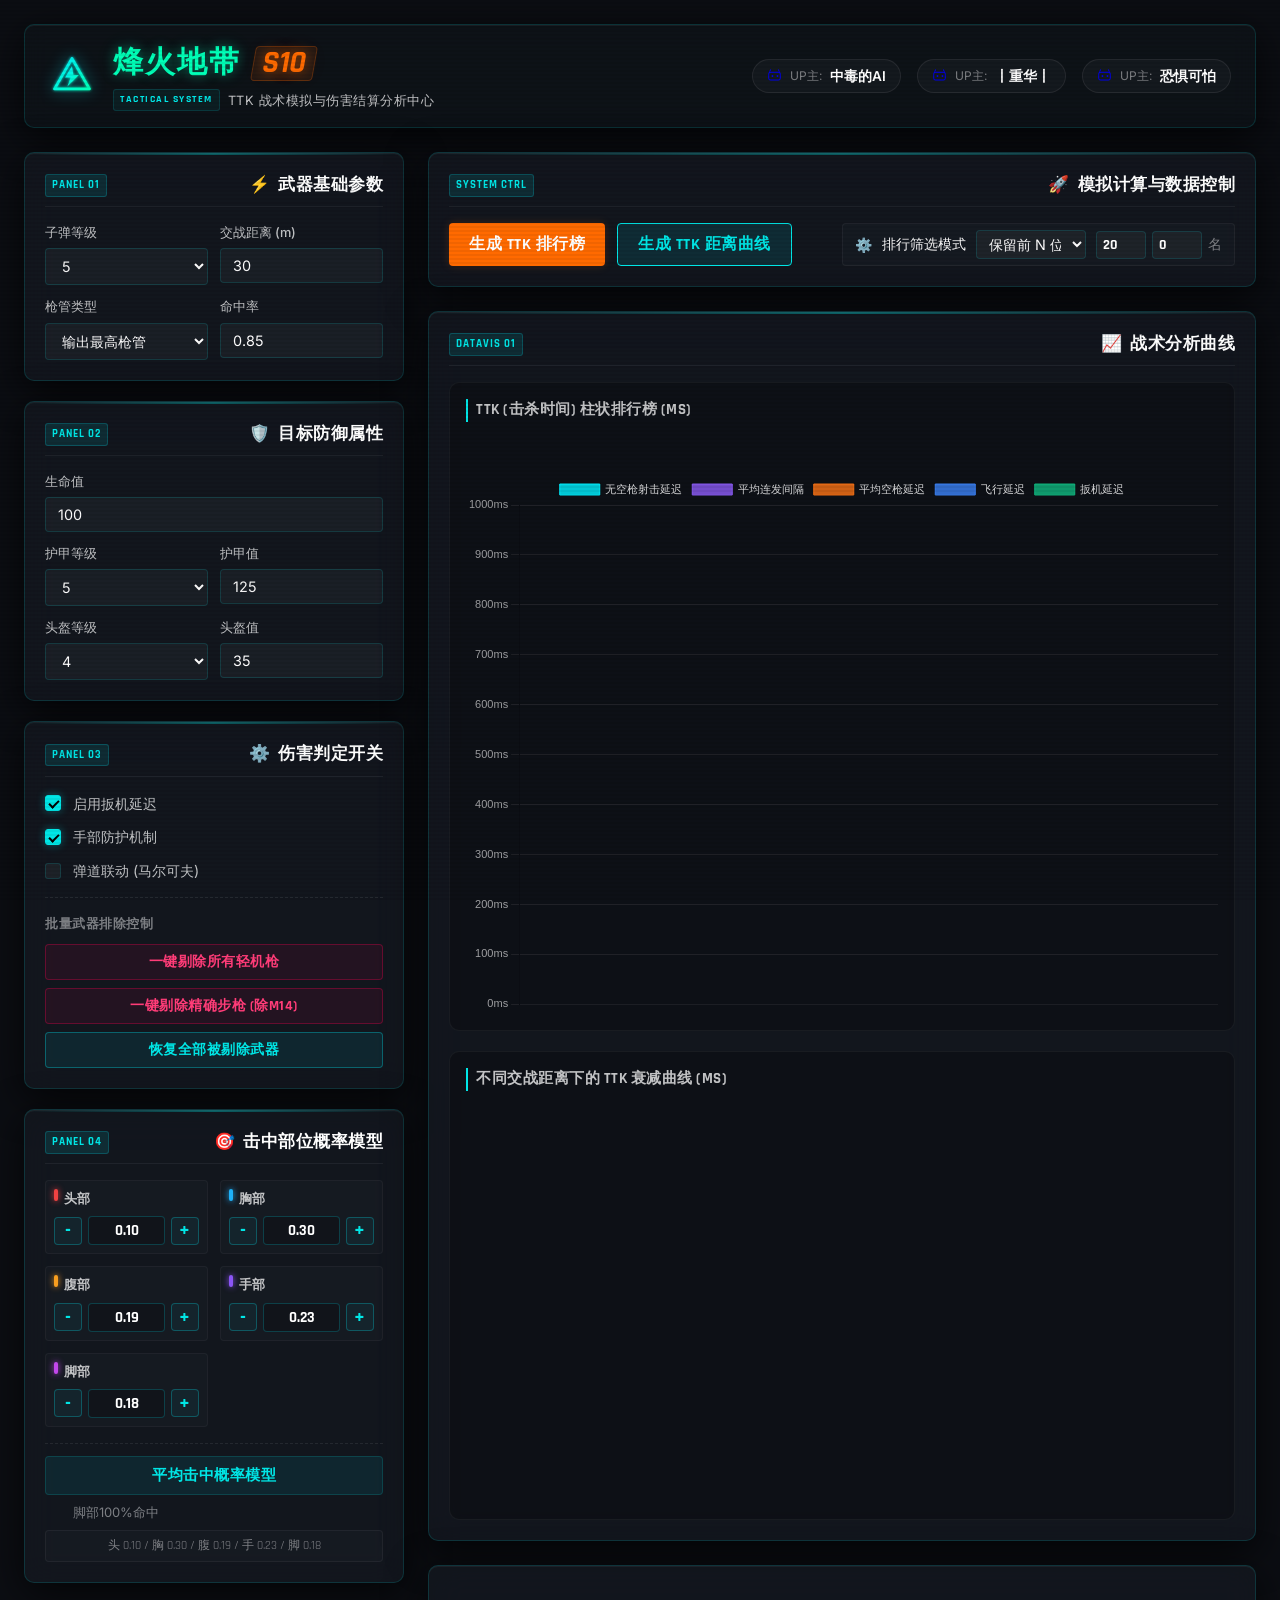
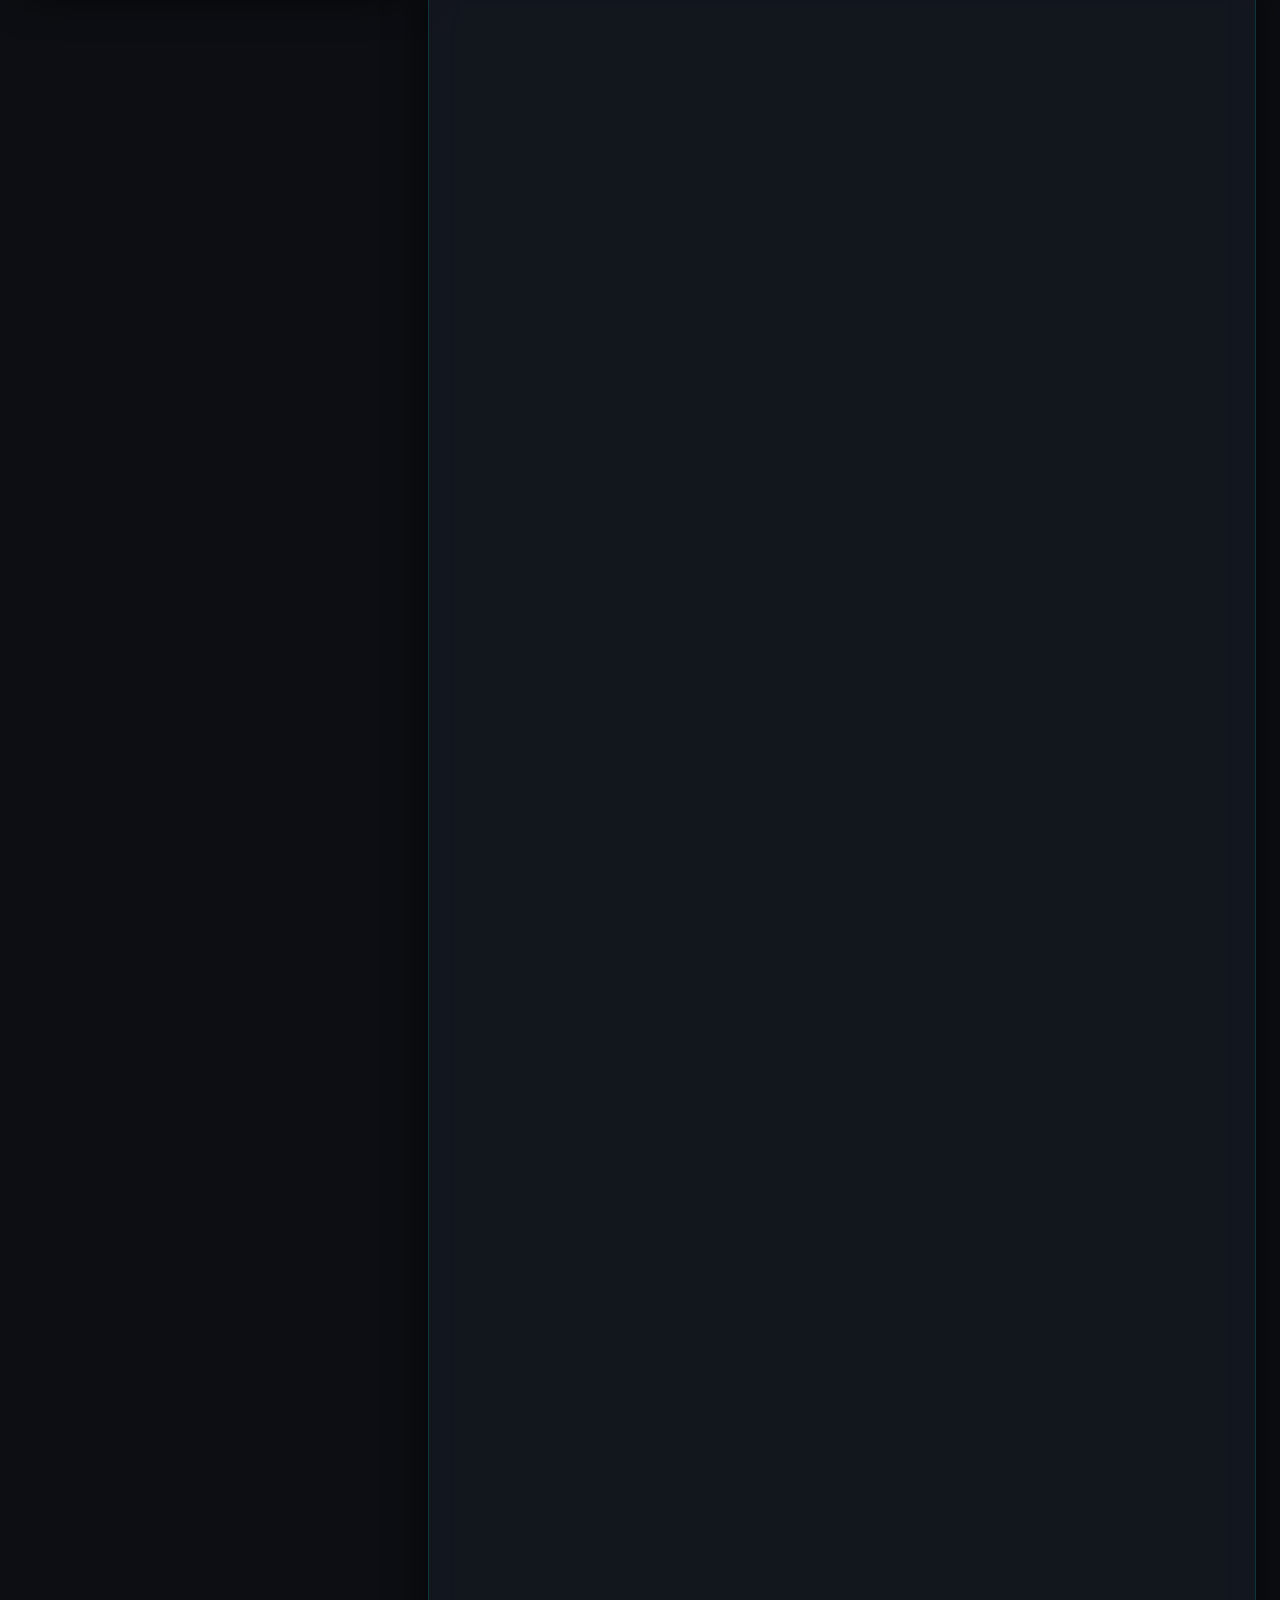
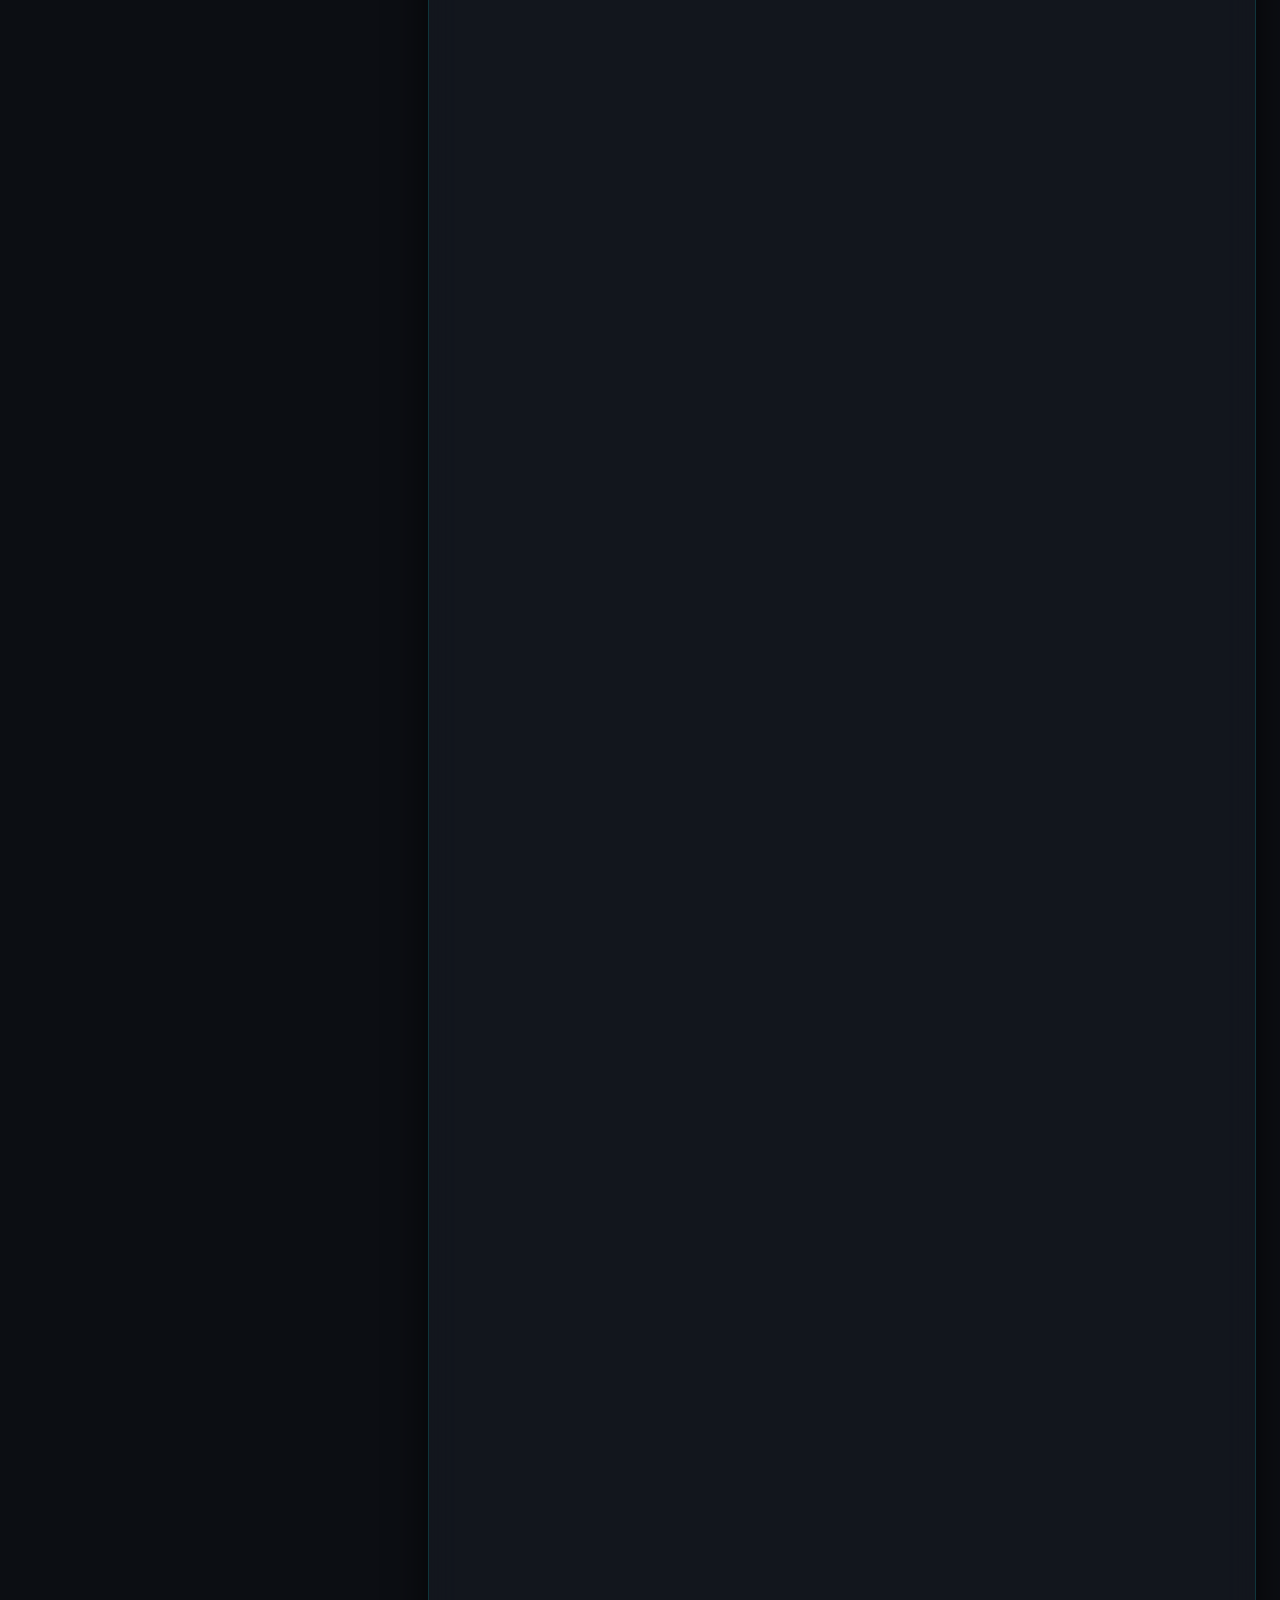
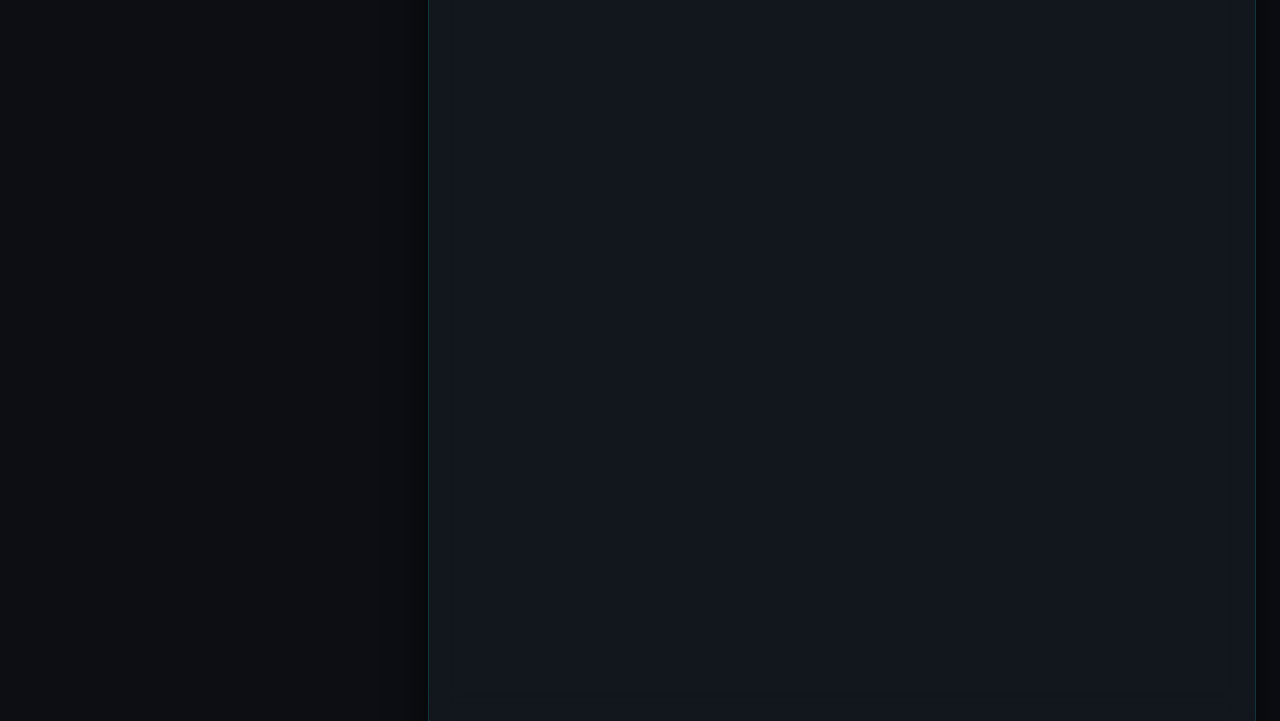
==== index_optimized.html @ cbc178bf "Update to S10: sync weapon stats, add new special bullets, move row action buttons to the left" ====
<!DOCTYPE html>
<html lang="zh">

<head>
  <meta charset="UTF-8">
  <meta name="viewport" content="width=device-width, initial-scale=1.0">
  <title>三角洲 TTK计算中心 - 战术装配模拟器</title>
  <link rel="preconnect" href="https://fonts.googleapis.com">
  <link rel="preconnect" href="https://fonts.gstatic.com" crossorigin>
  <link rel="preload" as="style" href="https://fonts.googleapis.com/css2?family=Inter:wght@300;400;500;600;700&family=Rajdhani:wght@500;600;700&display=swap">
  <link rel="stylesheet" href="https://fonts.googleapis.com/css2?family=Inter:wght@300;400;500;600;700&family=Rajdhani:wght@500;600;700&display=swap" media="print" onload="this.media='all'">
  <noscript>
    <link rel="stylesheet" href="https://fonts.googleapis.com/css2?family=Inter:wght@300;400;500;600;700&family=Rajdhani:wght@500;600;700&display=swap">
  </noscript>
  <link rel="stylesheet" href="./styles_optimized.css">
  <script src="./assets/libs/chart.umd.min.js" defer></script>
  <script src="./assets/libs/chartjs-plugin-datalabels.min.js" defer></script>
</head>

<body>
  <div class="cyber-scanlines"></div>
  
  <header class="app-header">
    <div class="header-main">
      <div class="title-container">
        <div class="logo-wrapper">
          <svg class="delta-logo-svg" viewBox="0 0 100 100" width="46" height="46">
            <defs>
              <linearGradient id="logoGrad" x1="0%" y1="0%" x2="100%" y2="100%">
                <stop offset="0%" stop-color="#00f0ff" />
                <stop offset="100%" stop-color="#00ffb7" />
              </linearGradient>
              <filter id="logoGlow" x="-20%" y="-20%" width="140%" height="140%">
                <feGaussianBlur stdDeviation="3" result="blur" />
                <feComposite in="SourceGraphic" in2="blur" operator="over" />
              </filter>
            </defs>
            <polygon points="50,12 88,78 12,78" fill="none" stroke="url(#logoGrad)" stroke-width="6" stroke-linejoin="round" filter="url(#logoGlow)" />
            <path d="M50,28 L35,53 L47,53 L40,73 L65,48 L53,48 Z" fill="url(#logoGrad)" filter="url(#logoGlow)" />
          </svg>
        </div>
        <div class="title-text-group">
          <div class="title-brand-row">
            <span class="brand-beacon">烽火地带</span>
            <span class="brand-season">S10</span>
          </div>
          <div class="title-sub-row">
            <span class="cyber-logo-badge">TACTICAL SYSTEM</span>
            <span class="cyber-logo-sub">TTK 战术模拟与伤害结算分析中心</span>
          </div>
        </div>
      </div>
      
      <div class="version-info">
        <span class="author">
          <a href="https://space.bilibili.com/15094121" target="_blank" title="访问UP主B站页面">
            <svg class="author-icon-svg" viewBox="0 0 24 24" width="16" height="16" fill="currentColor">
              <path d="M17.81 2.2a.75.75 0 0 1 1.02.26l1.56 2.7a.75.75 0 0 1-1.3.75l-1.55-2.69a.75.75 0 0 1 .27-1.02zM6.19 2.2a.75.75 0 0 0-1.02.26L3.61 5.16a.75.75 0 1 0 1.3.75l1.55-2.69a.75.75 0 0 0-.27-1.02zM2 9.75A3.75 3.75 0 0 1 5.75 6h12.5A3.75 3.75 0 0 1 22 9.75v6.5A3.75 3.75 0 0 1 18.25 20H5.75A3.75 3.75 0 0 1 2 16.25v-6.5zm3.75-2.25A2.25 2.25 0 0 0 3.5 9.75v6.5a2.25 2.25 0 0 0 2.25 2.25h12.5a2.25 2.25 0 0 0 2.25-2.25v-6.5a2.25 2.25 0 0 0-2.25-2.25H5.75zm1.5 5.25a1.5 1.5 0 1 1 3 0 1.5 1.5 0 0 1-3 0zm8 0a1.5 1.5 0 1 1 3 0 1.5 1.5 0 0 1-3 0z"/>
            </svg>
            <span class="author-label">UP主:</span>
            <span class="author-name">中毒的AI</span>
          </a>
        </span>
        <span class="author">
          <a href="https://space.bilibili.com/69673916" target="_blank" title="访问UP主B站页面">
            <svg class="author-icon-svg" viewBox="0 0 24 24" width="16" height="16" fill="currentColor">
              <path d="M17.81 2.2a.75.75 0 0 1 1.02.26l1.56 2.7a.75.75 0 0 1-1.3.75l-1.55-2.69a.75.75 0 0 1 .27-1.02zM6.19 2.2a.75.75 0 0 0-1.02.26L3.61 5.16a.75.75 0 1 0 1.3.75l1.55-2.69a.75.75 0 0 0-.27-1.02zM2 9.75A3.75 3.75 0 0 1 5.75 6h12.5A3.75 3.75 0 0 1 22 9.75v6.5A3.75 3.75 0 0 1 18.25 20H5.75A3.75 3.75 0 0 1 2 16.25v-6.5zm3.75-2.25A2.25 2.25 0 0 0 3.5 9.75v6.5a2.25 2.25 0 0 0 2.25 2.25h12.5a2.25 2.25 0 0 0 2.25-2.25v-6.5a2.25 2.25 0 0 0-2.25-2.25H5.75zm1.5 5.25a1.5 1.5 0 1 1 3 0 1.5 1.5 0 0 1-3 0zm8 0a1.5 1.5 0 1 1 3 0 1.5 1.5 0 0 1-3 0z"/>
            </svg>
            <span class="author-label">UP主:</span>
            <span class="author-name">丨重华丨</span>
          </a>
        </span>
        <span class="author">
          <a href="https://space.bilibili.com/75044691?spm_id_from=333.337.0.0" target="_blank" title="访问UP主B站页面">
            <svg class="author-icon-svg" viewBox="0 0 24 24" width="16" height="16" fill="currentColor">
              <path d="M17.81 2.2a.75.75 0 0 1 1.02.26l1.56 2.7a.75.75 0 0 1-1.3.75l-1.55-2.69a.75.75 0 0 1 .27-1.02zM6.19 2.2a.75.75 0 0 0-1.02.26L3.61 5.16a.75.75 0 1 0 1.3.75l1.55-2.69a.75.75 0 0 0-.27-1.02zM2 9.75A3.75 3.75 0 0 1 5.75 6h12.5A3.75 3.75 0 0 1 22 9.75v6.5A3.75 3.75 0 0 1 18.25 20H5.75A3.75 3.75 0 0 1 2 16.25v-6.5zm3.75-2.25A2.25 2.25 0 0 0 3.5 9.75v6.5a2.25 2.25 0 0 0 2.25 2.25h12.5a2.25 2.25 0 0 0 2.25-2.25v-6.5a2.25 2.25 0 0 0-2.25-2.25H5.75zm1.5 5.25a1.5 1.5 0 1 1 3 0 1.5 1.5 0 0 1-3 0zm8 0a1.5 1.5 0 1 1 3 0 1.5 1.5 0 0 1-3 0z"/>
            </svg>
            <span class="author-label">UP主:</span>
            <span class="author-name">恐惧可怕</span>
          </a>
        </span>
      </div>
    </div>
  </header>
  
  <main class="dashboard-grid">
    <!-- Left Column: Config Panel -->
    <section class="config-sidebar">
      <!-- Card 1: 武器基本参数 -->
      <div class="tactical-card" id="combat-params-card">
        <div class="card-header">
          <div class="card-tag">PANEL 01</div>
          <h3 class="card-title"><span class="icon">⚡</span> 武器基础参数</h3>
        </div>
        <div class="card-body">
          <div class="control-row">
            <div class="control-item">
              <label for="bulletLevel">子弹等级</label>
              <select id="bulletLevel">
                <option value="1">1</option>
                <option value="2">2</option>
                <option value="3">3</option>
                <option value="4">4</option>
                <option value="5" selected>5</option>
              </select>
            </div>
            <div class="control-item">
              <label for="distance">交战距离 (m)</label>
              <input type="number" id="distance" value="30" min="0">
            </div>
          </div>
          <div class="control-row">
            <div class="control-item">
              <label for="globalBarrelType">枪管类型</label>
              <select id="globalBarrelType">
                <option value="none">无</option>
                <option value="longest" selected>输出最高枪管</option>
              </select>
            </div>
            <div class="control-item">
              <label for="hitRate">命中率</label>
              <input type="number" id="hitRate" value="0.85" min="0" max="1" step="0.01">
            </div>
          </div>
        </div>
      </div>
      
      <!-- Card 2: 目标防御属性 -->
      <div class="tactical-card" id="defense-params-card">
        <div class="card-header">
          <div class="card-tag">PANEL 02</div>
          <h3 class="card-title"><span class="icon">🛡️</span> 目标防御属性</h3>
        </div>
        <div class="card-body">
          <div class="control-row">
            <div class="control-item flex-fill">
              <label for="healthValue">生命值</label>
              <input type="number" id="healthValue" value="100" min="1" max="800">
            </div>
          </div>
          <div class="control-row">
            <div class="control-item">
              <label for="armorLevel">护甲等级</label>
              <select id="armorLevel">
                <option value="1">1</option>
                <option value="2">2</option>
                <option value="3">3</option>
                <option value="4">4</option>
                <option value="5" selected>5</option>
                <option value="6">6</option>
              </select>
            </div>
            <div class="control-item">
              <label for="armorValue">护甲值</label>
              <input type="number" id="armorValue" value="125" min="0" max="200">
            </div>
          </div>
          <div class="control-row">
            <div class="control-item">
              <label for="helmetLevel">头盔等级</label>
              <select id="helmetLevel">
                <option value="1">1</option>
                <option value="2">2</option>
                <option value="3">3</option>
                <option value="4" selected>4</option>
                <option value="5">5</option>
                <option value="6">6</option>
              </select>
            </div>
            <div class="control-item">
              <label for="helmetValue">头盔值</label>
              <input type="number" id="helmetValue" value="35" min="0" max="100">
            </div>
          </div>
        </div>
      </div>
      
      <!-- Card 3: 伤害机制与开关 -->
      <div class="tactical-card" id="mechanism-params-card">
        <div class="card-header">
          <div class="card-tag">PANEL 03</div>
          <h3 class="card-title"><span class="icon">⚙️</span> 伤害判定开关</h3>
        </div>
        <div class="card-body">
          <div class="checkbox-grid">
            <label class="checkbox-container">
              <input type="checkbox" id="triggerDelayEnable" checked>
              <span class="checkbox-checkmark"></span>
              <span class="checkbox-label">启用扳机延迟</span>
            </label>
            <label class="checkbox-container">
              <input type="checkbox" id="limbProtection" checked>
              <span class="checkbox-checkmark"></span>
              <span class="checkbox-label">手部防护机制</span>
            </label>
            <label class="checkbox-container">
              <input type="checkbox" id="markovModelEnable">
              <span class="checkbox-checkmark"></span>
              <span class="checkbox-label">弹道联动 (马尔可夫)</span>
            </label>
          </div>
          
          <div class="bulk-exclude-section">
            <div class="section-title">批量武器排除控制</div>
            <div class="exclude-btn-group">
              <button type="button" class="btn-exclude" id="excludeLmgBtn">一键剔除所有轻机枪</button>
              <button type="button" class="btn-exclude" id="excludeDmrBtn">一键剔除精确步枪 (除M14)</button>
              <button type="button" class="btn-exclude btn-reset-exclude" id="resetExcludeBtn">恢复全部被剔除武器</button>
            </div>
          </div>
        </div>
      </div>
      
      <!-- Card 4: 击中部位概率 -->
      <div class="tactical-card" id="hit-prob-card">
        <div class="card-header">
          <div class="card-tag">PANEL 04</div>
          <h3 class="card-title"><span class="icon">🎯</span> 击中部位概率模型</h3>
        </div>
        <div class="card-body">
          <div class="prob-grid">
            <div class="prob-input-item">
              <span class="part-indicator head"></span>
              <label for="pHead">头部</label>
              <div class="prob-adjuster-wrap">
                <button type="button" class="btn-prob-adj" onclick="adjustProbability('pHead', -0.03, event)">-</button>
                <input type="number" id="pHead" value="0.10" step="0.01" min="0" max="1">
                <button type="button" class="btn-prob-adj" onclick="adjustProbability('pHead', 0.03, event)">+</button>
              </div>
            </div>
            <div class="prob-input-item">
              <span class="part-indicator chest"></span>
              <label for="pChest">胸部</label>
              <div class="prob-adjuster-wrap">
                <button type="button" class="btn-prob-adj" onclick="adjustProbability('pChest', -0.03, event)">-</button>
                <input type="number" id="pChest" value="0.30" step="0.01" min="0" max="1">
                <button type="button" class="btn-prob-adj" onclick="adjustProbability('pChest', 0.03, event)">+</button>
              </div>
            </div>
            <div class="prob-input-item">
              <span class="part-indicator stomach"></span>
              <label for="pStomach">腹部</label>
              <div class="prob-adjuster-wrap">
                <button type="button" class="btn-prob-adj" onclick="adjustProbability('pStomach', -0.03, event)">-</button>
                <input type="number" id="pStomach" value="0.19" step="0.01" min="0" max="1">
                <button type="button" class="btn-prob-adj" onclick="adjustProbability('pStomach', 0.03, event)">+</button>
              </div>
            </div>
            <div class="prob-input-item">
              <span class="part-indicator arms"></span>
              <label for="pArms">手部</label>
              <div class="prob-adjuster-wrap">
                <button type="button" class="btn-prob-adj" onclick="adjustProbability('pArms', -0.03, event)">-</button>
                <input type="number" id="pArms" value="0.23" step="0.01" min="0" max="1">
                <button type="button" class="btn-prob-adj" onclick="adjustProbability('pArms', 0.03, event)">+</button>
              </div>
            </div>
            <div class="prob-input-item">
              <span class="part-indicator legs"></span>
              <label for="pLegs">脚部</label>
              <div class="prob-adjuster-wrap">
                <button type="button" class="btn-prob-adj" onclick="adjustProbability('pLegs', -0.03, event)">-</button>
                <input type="number" id="pLegs" value="0.18" step="0.01" min="0" max="1">
                <button type="button" class="btn-prob-adj" onclick="adjustProbability('pLegs', 0.03, event)">+</button>
              </div>
            </div>
          </div>
          <div class="prob-actions-bar">
            <div style="display: flex; align-items: center; justify-content: space-between; flex-wrap: wrap; gap: 8px;">
              <button id="avgHitProbBtn" type="button" class="btn-tech">平均击中概率模型</button>
              <label class="checkbox-container" style="display: inline-flex; align-items: center; gap: 6px; cursor: pointer; color: var(--color-text-muted); font-size: 13px; user-select: none;">
                <input type="checkbox" id="onlyLegs100" style="cursor: pointer; width: 14px; height: 14px; margin: 0;">
                <span>脚部100%命中</span>
              </label>
            </div>
            <div class="prob-hint-tag">头 0.10 / 胸 0.30 / 腹 0.19 / 手 0.23 / 脚 0.18</div>
          </div>
        </div>
      </div>
      
      <!-- Card 5: 马尔可夫转移矩阵 -->
      <div class="tactical-card" id="markov-matrix-group" style="display: none;">
        <div class="card-header">
          <div class="card-tag">PANEL 05</div>
          <h3 class="card-title"><span class="icon">🔄</span> 马尔可夫状态转移矩阵</h3>
        </div>
        <div class="card-body">
          <div class="matrix-table-wrap">
            <table class="matrix-table">
              <thead>
                <tr>
                  <th>上一发部位 \ 下一发</th>
                  <th class="col-head">头部</th>
                  <th class="col-chest">胸部</th>
                  <th class="col-stomach">腹部</th>
                  <th class="col-arms">手部</th>
                  <th class="col-legs">脚部</th>
                  <th class="col-miss">打空</th>
                </tr>
              </thead>
              <tbody>
                <tr>
                  <td class="row-label">头部 (head)</td>
                  <td><input type="number" id="m_head_head" value="0.15" step="0.01" min="0" max="1"></td>
                  <td><input type="number" id="m_head_chest" value="0.10" step="0.01" min="0" max="1"></td>
                  <td><input type="number" id="m_head_stomach" value="0.05" step="0.01" min="0" max="1"></td>
                  <td><input type="number" id="m_head_arms" value="0.05" step="0.01" min="0" max="1"></td>
                  <td><input type="number" id="m_head_legs" value="0.01" step="0.01" min="0" max="1"></td>
                  <td><input type="number" id="m_head_miss" value="0.64" step="0.01" min="0" max="1"></td>
                </tr>
                <tr>
                  <td class="row-label">胸部 (chest)</td>
                  <td><input type="number" id="m_chest_head" value="0.30" step="0.01" min="0" max="1"></td>
                  <td><input type="number" id="m_chest_chest" value="0.40" step="0.01" min="0" max="1"></td>
                  <td><input type="number" id="m_chest_stomach" value="0.10" step="0.01" min="0" max="1"></td>
                  <td><input type="number" id="m_chest_arms" value="0.10" step="0.01" min="0" max="1"></td>
                  <td><input type="number" id="m_chest_legs" value="0.02" step="0.01" min="0" max="1"></td>
                  <td><input type="number" id="m_chest_miss" value="0.08" step="0.01" min="0" max="1"></td>
                </tr>
                <tr>
                  <td class="row-label">腹部 (stomach)</td>
                  <td><input type="number" id="m_stomach_head" value="0.05" step="0.01" min="0" max="1"></td>
                  <td><input type="number" id="m_stomach_chest" value="0.55" step="0.01" min="0" max="1"></td>
                  <td><input type="number" id="m_stomach_stomach" value="0.20" step="0.01" min="0" max="1"></td>
                  <td><input type="number" id="m_stomach_arms" value="0.10" step="0.01" min="0" max="1"></td>
                  <td><input type="number" id="m_stomach_legs" value="0.05" step="0.01" min="0" max="1"></td>
                  <td><input type="number" id="m_stomach_miss" value="0.05" step="0.01" min="0" max="1"></td>
                </tr>
                <tr>
                  <td class="row-label">手部 (arms)</td>
                  <td><input type="number" id="m_arms_head" value="0.05" step="0.01" min="0" max="1"></td>
                  <td><input type="number" id="m_arms_chest" value="0.40" step="0.01" min="0" max="1"></td>
                  <td><input type="number" id="m_arms_stomach" value="0.15" step="0.01" min="0" max="1"></td>
                  <td><input type="number" id="m_arms_arms" value="0.30" step="0.01" min="0" max="1"></td>
                  <td><input type="number" id="m_arms_legs" value="0.05" step="0.01" min="0" max="1"></td>
                  <td><input type="number" id="m_arms_miss" value="0.05" step="0.01" min="0" max="1"></td>
                </tr>
                <tr>
                  <td class="row-label">脚部 (legs)</td>
                  <td><input type="number" id="m_legs_head" value="0.02" step="0.01" min="0" max="1"></td>
                  <td><input type="number" id="m_legs_chest" value="0.20" step="0.01" min="0" max="1"></td>
                  <td><input type="number" id="m_legs_stomach" value="0.40" step="0.01" min="0" max="1"></td>
                  <td><input type="number" id="m_legs_arms" value="0.08" step="0.01" min="0" max="1"></td>
                  <td><input type="number" id="m_legs_legs" value="0.20" step="0.01" min="0" max="1"></td>
                  <td><input type="number" id="m_legs_miss" value="0.10" step="0.01" min="0" max="1"></td>
                </tr>
                <tr>
                  <td class="row-label">打空 (miss)</td>
                  <td><input type="number" id="m_miss_head" value="0.10" step="0.01" min="0" max="1"></td>
                  <td><input type="number" id="m_miss_chest" value="0.30" step="0.01" min="0" max="1"></td>
                  <td><input type="number" id="m_miss_stomach" value="0.19" step="0.01" min="0" max="1"></td>
                  <td><input type="number" id="m_miss_arms" value="0.23" step="0.01" min="0" max="1"></td>
                  <td><input type="number" id="m_miss_legs" value="0.18" step="0.01" min="0" max="1"></td>
                  <td><input type="number" id="m_miss_miss" value="0.00" step="0.01" min="0" max="1"></td>
                </tr>
              </tbody>
            </table>
          </div>
          <!-- Matrix Quick Adjuster -->
          <div class="matrix-quick-adjuster" id="matrixAdjusterWrap" style="display: none;">
            <div class="adjuster-header">
              <span class="adjuster-title">✨ 选中单元格微调 (鼠标滚轮/滑动条/快捷按键)</span>
              <span class="adjuster-target" id="matrixAdjustTarget">点击下方单元格进行微调</span>
            </div>
            
            <div class="adjuster-control-row">
              <button type="button" class="btn-matrix-step" id="matrixStepDec" title="减少0.01">-</button>
              <input type="range" id="matrixAdjustSlider" min="0" max="1" step="0.01" value="0.00" class="cyber-slider">
              <button type="button" class="btn-matrix-step" id="matrixStepInc" title="增加0.01">+</button>
              <span class="adjuster-value" id="matrixAdjustVal">0.00</span>
            </div>

            <!-- 快捷点击按键区 -->
            <div class="adjuster-buttons-row">
              <span class="btn-group-label">设置：</span>
              <button type="button" class="btn-matrix-quick btn-val" data-val="0.00">0.00</button>
              <button type="button" class="btn-matrix-quick btn-val" data-val="0.05">0.05</button>
              <button type="button" class="btn-matrix-quick btn-val" data-val="0.10">0.10</button>
              <button type="button" class="btn-matrix-quick btn-val" data-val="0.20">0.20</button>
              <button type="button" class="btn-matrix-quick btn-val" data-val="0.30">0.30</button>
              <button type="button" class="btn-matrix-quick btn-val" data-val="0.50">0.50</button>
              
              <span class="btn-group-label" style="margin-left: 10px;">调整：</span>
              <button type="button" class="btn-matrix-quick btn-delta" data-delta="-0.05">-0.05</button>
              <button type="button" class="btn-matrix-quick btn-delta" data-delta="+0.05">+0.05</button>
              <button type="button" class="btn-matrix-quick btn-delta" data-delta="-0.03">-0.03</button>
              <button type="button" class="btn-matrix-quick btn-delta" data-delta="+0.03">+0.03</button>
              <button type="button" class="btn-matrix-quick btn-delta" style="background: rgba(255, 255, 255, 0.04); border-color: rgba(255, 255, 255, 0.1); color: var(--color-text-secondary);" data-delta="-0.01">-0.01</button>
              <button type="button" class="btn-matrix-quick btn-delta" style="background: rgba(255, 255, 255, 0.04); border-color: rgba(255, 255, 255, 0.1); color: var(--color-text-secondary);" data-delta="+0.01">+0.01</button>
              
              <button type="button" class="btn-matrix-quick btn-reset" id="matrixResetCell" style="margin-left: auto;">恢复默认</button>
            </div>
          </div>
        </div>
      </div>
    </section>
    
    <!-- Right Column: Visualizations & Table -->
    <section class="analytics-main">
      <!-- Card: Action Control Center -->
      <div class="tactical-card" id="action-controls-card">
        <div class="card-header">
          <div class="card-tag">SYSTEM CTRL</div>
          <h3 class="card-title"><span class="icon">🚀</span> 模拟计算与数据控制</h3>
        </div>
        <div class="card-body action-flex-container">
          <div class="primary-buttons">
            <button id="calcBtn" class="btn-tactical primary">生成 TTK 排行榜</button>
            <button id="distChartBtn" class="btn-tactical secondary">生成 TTK 距离曲线</button>
          </div>
          
          <div class="rank-filter-control">
            <span class="filter-icon">⚙️</span>
            <label for="rankFilterMode">排行筛选模式</label>
            <select id="rankFilterMode">
              <option value="none">完整列表</option>
              <option value="keepTop" selected>保留前 N 位</option>
              <option value="trimBottom">剔除后 N 位</option>
            </select>
            <div class="filter-inputs">
              <input type="number" id="keepTopCount" value="20" min="0" step="1" placeholder="前N" title="保留前N位">
              <input type="number" id="trimBottomCount" value="0" min="0" step="1" placeholder="倒数N" title="剔除倒数N位">
              <span class="rank-filter-hint">名</span>
            </div>
          </div>
        </div>
      </div>
      
      <!-- Card: Visualization Canvas -->
      <div class="tactical-card" id="visualization-card">
        <div class="card-header">
          <div class="card-tag">DATAVIS 01</div>
          <h3 class="card-title"><span class="icon">📈</span> 战术分析曲线</h3>
        </div>
        <div class="card-body chart-grid">
          <div class="canvas-container ttk-chart-container">
            <div class="canvas-header">TTK (击杀时间) 柱状排行榜 (ms)</div>
            <div class="canvas-wrapper ttk-canvas-wrapper">
              <canvas id="ttkChart"></canvas>
            </div>
          </div>
          
          <div class="canvas-container distance-chart-container">
            <div class="canvas-header">不同交战距离下的 TTK 衰减曲线 (ms)</div>
            <div class="canvas-wrapper distance-canvas-wrapper">
              <canvas id="distanceChart"></canvas>
            </div>
          </div>
        </div>
      </div>
      
      <!-- Card: Armory Table -->
      <div class="tactical-card" id="armory-card">
        <div class="card-header">
          <div class="card-tag">DATABASE 01</div>
          <h3 class="card-title"><span class="icon">⚙️</span> 枪械自定义装配军械库</h3>
        </div>
        <div class="card-body">
          <div class="table-container-wrap">
            <table id="attachmentTable">
              <thead>
                <tr>
                  <th>武器名称</th>
                  <th>枪械类型</th>
                  <th>射速 (RPM)</th>
                  <th>初速 (m/s)</th>
                  <th>有效射程</th>
                  <th>基础伤害</th>
                  <th>护甲伤害</th>
                  <th>部位倍率</th>
                  <th>枪管配件</th>
                  <th>枪口配件</th>
                  <th>子弹型号</th>
                  <th>自定义命中率</th>
                  <th>初速精度微调</th>
                </tr>
              </thead>
              <tbody></tbody>
            </table>
          </div>
        </div>
      </div>
    </section>
  </main>
  
  <!-- Modal Dialog -->
  <div id="weaponDetailModal" class="weapon-detail-modal hidden">
    <div class="weapon-detail-backdrop" data-close="weapon-detail-modal"></div>
    <div class="weapon-detail-dialog" role="dialog" aria-modal="true" aria-labelledby="weaponDetailTitle">
      <div class="modal-cyber-header">
        <span class="modal-tag">DETAILED PROFILE</span>
        <button id="weaponDetailCloseBtn" class="weapon-detail-close" type="button" aria-label="关闭">×</button>
      </div>
      <div id="weaponDetailContent"></div>
    </div>
  </div>

  <script>
    // Intercept Chart.js using a Proxy to automatically apply premium dark mode settings
    // while preserving all non-enumerable static methods like Chart.register() perfectly.
    // Enhanced with safe try-catch wrappers to prevent unhandled JS exceptions from flatlining the charts.
    // Optimized with a setter to safely support deferred/asynchronous script loading.
    (function() {
      function localDebounce(fn, delay) {
        let timer = null;
        let lastArgs = null;
        let lastContext = null;
        return function(...args) {
          lastArgs = args;
          lastContext = this;
          clearTimeout(timer);
          timer = setTimeout(() => {
            fn.apply(lastContext, lastArgs);
          }, delay);
        };
      }

      let chartVal = undefined;
      const applyProxy = (OriginalChart) => {
        if (!OriginalChart || OriginalChart.__isProxy) return OriginalChart;
        
        return new Proxy(OriginalChart, {
          construct(target, args) {
            const config = args[1];
            if (config && config.options) {
              try {
                // Force responsive and aspect ratios
                config.options.responsive = true;
                config.options.maintainAspectRatio = false;
                
                // Add native resize throttling to prevent heavy rendering layout recalculations
                config.options.resizeDelay = 150;
                
                // Disable animations for instant rendering and optimal performance
                config.options.animation = false;
                config.options.animations = false;
                
                // Override scales config
                if (!config.options.scales) config.options.scales = {};
                
                const adjustScale = (scale) => {
                  if (!scale.grid) scale.grid = {};
                  scale.grid.color = 'rgba(255, 255, 255, 0.08)';
                  scale.grid.borderColor = 'rgba(0, 240, 255, 0.2)';
                  
                  if (!scale.ticks) scale.ticks = {};
                  scale.ticks.color = 'rgba(255, 255, 255, 0.6)';
                  scale.ticks.font = {
                    family: 'Rajdhani, sans-serif',
                    size: 11,
                    weight: '500'
                  };
                };
                
                if (config.options.scales.x) adjustScale(config.options.scales.x);
                if (config.options.scales.y) adjustScale(config.options.scales.y);
                
                // Override plugins config
                if (!config.options.plugins) config.options.plugins = {};
                
                // Legend styling
                if (!config.options.plugins.legend) config.options.plugins.legend = {};
                if (!config.options.plugins.legend.labels) config.options.plugins.legend.labels = {};
                config.options.plugins.legend.labels.color = 'rgba(255, 255, 255, 0.85)';
                config.options.plugins.legend.labels.font = {
                  family: 'Inter, sans-serif',
                  size: 11
                };
                
                // Tooltip styling
                if (!config.options.plugins.tooltip) config.options.plugins.tooltip = {};
                config.options.plugins.tooltip.backgroundColor = 'rgba(15, 23, 42, 0.95)';
                config.options.plugins.tooltip.titleColor = '#00f0ff';
                config.options.plugins.tooltip.bodyColor = '#ffffff';
                config.options.plugins.tooltip.borderColor = 'rgba(0, 240, 255, 0.3)';
                config.options.plugins.tooltip.borderWidth = 1;
                config.options.plugins.tooltip.titleFont = { family: 'Rajdhani, sans-serif', weight: 'bold' };
                config.options.plugins.tooltip.bodyFont = { family: 'Inter, sans-serif' };
                
                // Custom callbacks for tooltips to show delta at the total sum level (in footer)
                if (!config.options.plugins.tooltip.callbacks) config.options.plugins.tooltip.callbacks = {};
                config.options.plugins.tooltip.callbacks.footer = function(tooltipItems) {
                  try {
                    if (!tooltipItems || tooltipItems.length === 0) return '';
                    const context = tooltipItems[0];
                    const label = context.label;
                    const datasets = context.chart && context.chart.data && context.chart.data.datasets;
                    if (!datasets) return '';
                    const isBar = context.chart && context.chart.config && context.chart.config.type === 'bar';
                    
                    if (isBar) {
                      // Sum all dataset values for the current dataIndex to get total stacked TTK (convert seconds to ms)
                      let stackSum = 0;
                      datasets.forEach(ds => {
                        if (ds && ds.data) {
                          stackSum += parseFloat(ds.data[context.dataIndex]) || 0;
                        }
                      });
                      const totalTtk = Math.round(stackSum * 1000);
                      
                      const displayDelta = window.displayTtkDeltas ? window.displayTtkDeltas[label] : null;
                      if (displayDelta && displayDelta.diff) {
                        return `总击杀时间 (TTK): ${totalTtk}ms (${displayDelta.text})`;
                      }
                      return `总击杀时间 (TTK): ${totalTtk}ms`;
                    }
                  } catch (err) {
                    console.error("Error in tooltip footer callback:", err);
                  }
                  return '';
                };
                
                // ── Cyberpunk premium stacked-bar dataset colors ──
                if (config.type === 'bar' && config.data && config.data.datasets) {
                  const cyberPalette = [
                    { bg: 'rgba(0, 240, 255, 0.82)',   border: '#00f0ff' },   // 0: 极光青
                    { bg: 'rgba(139, 92, 246, 0.82)',  border: '#8b5cf6' },   // 1: 电致紫
                    { bg: 'rgba(249, 115, 22, 0.82)',  border: '#f97316' },   // 2: 赛博橙
                    { bg: 'rgba(59, 130, 246, 0.82)',  border: '#3b82f6' },   // 3: 数字蓝
                    { bg: 'rgba(16, 185, 129, 0.82)',  border: '#10b981' },   // 4: 荧光绿
                  ];
                  config.data.datasets.forEach((ds, i) => {
                    if (cyberPalette[i]) {
                      ds.backgroundColor = cyberPalette[i].bg;
                      ds.borderColor     = cyberPalette[i].border;
                      ds.borderWidth     = 1;
                      ds.hoverBackgroundColor = cyberPalette[i].border;
                    }
                  });
                }
                
                // Datalabels override (glowing values on bars)
                if (config.options.plugins.datalabels) {
                  config.options.plugins.datalabels.color = '#ffffff';
                  config.options.plugins.datalabels.textShadowColor = 'rgba(0, 0, 0, 0.9)';
                  config.options.plugins.datalabels.textShadowBlur = 4;
                  config.options.plugins.datalabels.textAlign = 'center';
                  config.options.plugins.datalabels.font = {
                    family: 'Rajdhani, sans-serif',
                    weight: 'bold',
                    size: 12
                  };
                  
                  // Custom formatter: prominent delta arrows on top-stack datalabel
                  config.options.plugins.datalabels.formatter = function(value, context) {
                    try {
                      if (context.datasetIndex !== 4) return '';
                      
                      const label = context.chart && context.chart.data && context.chart.data.labels && context.chart.data.labels[context.dataIndex];
                      if (!label) return '';
                      
                      const datasets = context.chart && context.chart.data && context.chart.data.datasets;
                      if (!datasets) return '';
                      
                      let stackSum = 0;
                      datasets.forEach(ds => {
                        if (ds && ds.data) stackSum += parseFloat(ds.data[context.dataIndex]) || 0;
                      });
                      const totalTtk = Math.round(stackSum * 1000);
                      
                      const displayDelta = window.displayTtkDeltas ? window.displayTtkDeltas[label] : null;
                      if (displayDelta && displayDelta.diff) {
                        return `${totalTtk}ms\n${displayDelta.sym} ${displayDelta.text}`;
                      }
                      return `${totalTtk}ms`;
                    } catch (err) {
                      console.error("Error in datalabels formatter:", err);
                      return '';
                    }
                  };
                }
              } catch (err) {
                console.error("Error setting static options in construct:", err);
              }
              
              // Calculate and set initial scale ceiling using stacked sums or simple max
              const isBar = config.type === 'bar';
              let maxVal = 0;
              try {
                if (config.data && config.data.datasets && config.data.datasets.length > 0) {
                  const labels = config.data.labels || [];
                  const datasets = config.data.datasets;
                  if (isBar) {
                    labels.forEach((_, dataIdx) => {
                      let stackSum = 0;
                      datasets.forEach(ds => {
                        if (ds && ds.data) {
                          stackSum += parseFloat(ds.data[dataIdx]) || 0;
                        }
                      });
                      if (stackSum > maxVal) maxVal = stackSum;
                    });
                  } else {
                    datasets.forEach(ds => {
                      if (ds && ds.data) {
                        ds.data.forEach(val => {
                          const num = parseFloat(val) || 0;
                          if (num > maxVal) maxVal = num;
                        });
                      }
                    });
                  }
                }
              } catch (err) {
                console.error("Error calculating maxVal during chart construct:", err);
              }
              
              if (maxVal > 0) {
                try {
                  const isHorizontal = config.options.indexAxis === 'y';
                  const valueAxisKey = isHorizontal ? 'x' : 'y';
                  const maxValInMs = maxVal * 1000;
                  const ceilingInMs = Math.ceil((maxValInMs * 1.12) / 50) * 50;
                  if (!config.options.scales[valueAxisKey]) config.options.scales[valueAxisKey] = {};
                  config.options.scales[valueAxisKey].max = ceilingInMs / 1000;
                } catch (err) {
                  console.error("Error setting scale ceiling in construct:", err);
                }
              }
              
              // Set initial current values using stacked totals (convert to milliseconds)
              try {
                if (config.data && isBar) {
                  const initialValues = {};
                  const labels = config.data.labels || [];
                  const datasets = config.data.datasets || [];
                  labels.forEach((lbl, idx) => {
                    if (lbl) {
                      let stackSum = 0;
                      datasets.forEach(ds => {
                        if (ds && ds.data) {
                          stackSum += parseFloat(ds.data[idx]) || 0;
                        }
                      });
                      initialValues[lbl] = Math.round(stackSum * 1000);
                    }
                  });
                  window.currentTtkValues = initialValues;
                  if (window.isUserGeneratingTtk) {
                    window.displayTtkDeltas = window.buildTtkDeltas ? window.buildTtkDeltas(initialValues, window.lastTtkValues) : {};
                    window.saveTtkValues && window.saveTtkValues('deltas', window.displayTtkDeltas);
                  }
                  window.saveTtkValues && window.saveTtkValues('current', initialValues);
                }
              } catch (err) {
                console.error("Error setting initial values during chart construct:", err);
              }
            }
            
            let chartInstance;
            try {
              chartInstance = new target(...args);
            } catch (err) {
              console.error("Error calling OriginalChart constructor:", err);
              // Fallback: build standard chart without customized options
              chartInstance = new target(args[0], args[1]);
            }
            
            // Intercept chart resize to throttle heavy rendering layout recalculations
            try {
              const originalResize = chartInstance.resize;
              chartInstance.resize = localDebounce(function() {
                try {
                  return originalResize.apply(this, arguments);
                } catch (err) {
                  console.error("Error in throttled chart resize:", err);
                }
              }, 150);
            } catch (err) {
              console.error("Error applying resize intercept:", err);
            }
            
            // Intercept chart update to recalculate axis ceiling and track delta comparison
            if (chartInstance.canvas && chartInstance.canvas.id === 'ttkChart') {
              const originalUpdate = chartInstance.update;
              chartInstance.update = function(mode) {
                try {
                  const isHorizontal = this.options && this.options.indexAxis === 'y';
                  const valueAxisKey = isHorizontal ? 'x' : 'y';
                  
                  let maxVal = 0;
                  const activeData = this.data || (this.config && this.config.data);
                  if (activeData && activeData.datasets && activeData.datasets.length > 0) {
                    const labels = activeData.labels || [];
                    const datasets = activeData.datasets;
                    labels.forEach((_, dataIdx) => {
                      let stackSum = 0;
                      datasets.forEach(ds => {
                        if (ds && ds.data) {
                          stackSum += parseFloat(ds.data[dataIdx]) || 0;
                        }
                      });
                      if (stackSum > maxVal) maxVal = stackSum;
                    });
                  }
                  
                  if (maxVal > 0 && this.options) {
                    const maxValInMs = maxVal * 1000;
                    const ceilingInMs = Math.ceil((maxValInMs * 1.12) / 50) * 50;
                    if (!this.options.scales) this.options.scales = {};
                    if (!this.options.scales[valueAxisKey]) this.options.scales[valueAxisKey] = {};
                    this.options.scales[valueAxisKey].max = ceilingInMs / 1000;
                  }
                  
                  if (activeData) {
                    const newValues = {};
                    const labels = activeData.labels || [];
                    const datasets = activeData.datasets || [];
                    labels.forEach((lbl, idx) => {
                      if (lbl) {
                        let stackSum = 0;
                        datasets.forEach(ds => {
                          if (ds && ds.data) {
                            stackSum += parseFloat(ds.data[idx]) || 0;
                          }
                        });
                        newValues[lbl] = Math.round(stackSum * 1000);
                      }
                    });
                    window.currentTtkValues = newValues;
                    if (window.isUserGeneratingTtk) {
                      window.displayTtkDeltas = window.buildTtkDeltas ? window.buildTtkDeltas(newValues, window.lastTtkValues) : {};
                      window.saveTtkValues && window.saveTtkValues('deltas', window.displayTtkDeltas);
                    }
                    window.saveTtkValues && window.saveTtkValues('current', newValues);
                  }
                } catch (e) {
                  console.error("Error in ttkChart update intercept:", e);
                }
                
                // ALWAYS fall back to original update to avoid flatlining the chart!
                try {
                  return originalUpdate.apply(this, arguments);
                } catch (err) {
                  console.error("Error running originalUpdate.apply in Proxy:", err);
                }
              };
            }
            
            return chartInstance;
          },
          get(target, prop, receiver) {
            if (prop === '__isProxy') return true;
            const value = Reflect.get(target, prop, receiver);
            if (prop === 'register' && typeof value === 'function') {
              // Wrap Chart.register to intercept the rankDelayPlugin and upgrade its drawing
              return function(...pluginArgs) {
                pluginArgs.forEach(plugin => {
                  if (plugin && plugin.id === 'rankDelayPlugin' && typeof plugin.afterDatasetsDraw === 'function') {
                    const originalDraw = plugin.afterDatasetsDraw;
                    plugin.afterDatasetsDraw = function(chart) {
                      const ctx = chart.ctx;
                      if (!ctx) { originalDraw.call(this, chart); return; }
                      // Proxy ctx.fillText to intercept color and font for rank/delay labels
                      const origFillText  = ctx.fillText.bind(ctx);
                      const origFillStyle = Object.getOwnPropertyDescriptor(CanvasRenderingContext2D.prototype, 'fillStyle');
                      let _pendingFill = ctx.fillStyle;
                      Object.defineProperty(ctx, 'fillStyle', {
                        get: () => _pendingFill,
                        set: (v) => {
                          // Map old hard-coded colors → cyber palette
                          if (v === '#000000' || v === 'black')  _pendingFill = 'rgba(255,255,255,0.75)';
                          else if (v === '#ff0000' || v === 'red')    _pendingFill = '#ff3a6e'; // rank-up
                          else if (v === '#00ff00' || v === 'lime')   _pendingFill = '#00ffcc'; // rank-down
                          else _pendingFill = v;
                          origFillStyle.set.call(ctx, _pendingFill);
                        },
                        configurable: true
                      });
                      ctx.fillText = function(text, x, y) {
                        const t = String(text).trim();
                        if (t === '0' || t === '+0' || t === '-0') return;
                        const savedFont = ctx.font;
                        ctx.font = 'bold 12px Rajdhani, sans-serif';
                        origFillText(text, x, y);
                        ctx.font = savedFont;
                      };
                      try {
                        originalDraw.call(this, chart);
                      } finally {
                        // Restore original fillText and fillStyle descriptor
                        ctx.fillText = origFillText;
                        delete ctx.fillStyle;
                        origFillStyle.set.call(ctx, _pendingFill);
                      }
                    };
                  }
                });
                return value.apply(target, pluginArgs);
              };
            }
            if (typeof value === 'function') {
              return value.bind(target);
            }
            return value;
          }
        });
      };

      if (typeof Chart !== 'undefined') {
        window.Chart = applyProxy(Chart);
      } else {
        Object.defineProperty(window, 'Chart', {
          configurable: true,
          enumerable: true,
          get() {
            return chartVal;
          },
          set(val) {
            chartVal = applyProxy(val);
          }
        });
      }
    })();
  </script>
  <script>
    // State Caching and Auto-Balancing Systems
    window.TTK_VALUES_STORAGE_KEY = 'deltaTtk_values';
    window.DEFAULT_CONFIG_VERSION = '2026-05-26-defaults-v3';

    // ── High Performance DOM Caching layer ──
    const domCache = new Map();
    function getCachedEl(id) {
      let el = domCache.get(id);
      if (!el) {
        el = document.getElementById(id);
        if (el) domCache.set(id, el);
      }
      return el;
    }

    const queryCache = new Map();
    function getCachedQuery(selector) {
      let el = queryCache.get(selector);
      if (!el) {
        el = document.querySelector(selector);
        if (el) queryCache.set(selector, el);
      }
      return el;
    }

    // ── High Performance Custom Debounce utility with manual flush option ──
    function debounce(fn, delay) {
      let timer = null;
      let lastArgs = null;
      let lastContext = null;
      
      const debounced = function(...args) {
        lastArgs = args;
        lastContext = this;
        clearTimeout(timer);
        timer = setTimeout(() => {
          timer = null;
          fn.apply(lastContext, lastArgs);
        }, delay);
      };
      
      debounced.flush = function() {
        if (timer) {
          clearTimeout(timer);
          timer = null;
          fn.apply(lastContext, lastArgs);
        }
      };
      
      return debounced;
    }

    window.applyDefaultConfigMigration = function() {
      try {
        if (localStorage.getItem('deltaTtk_defaultConfigVersion') === window.DEFAULT_CONFIG_VERSION) return;
        const defaultSettings = {
          bulletLevel: '5',
          armorLevel: '5',
          armorValue: '125',
          helmetLevel: '4',
          helmetValue: '35',
          limbProtection: true,
          rankFilterMode: 'keepTop',
          keepTopCount: '20',
          trimBottomCount: '0',
          m_head_head: '0.15',
          m_head_chest: '0.10',
          m_head_stomach: '0.05',
          m_head_arms: '0.05',
          m_head_legs: '0.01',
          m_head_miss: '0.64',
          m_chest_head: '0.30',
          m_chest_chest: '0.40',
          m_chest_stomach: '0.10',
          m_chest_arms: '0.10',
          m_chest_legs: '0.02',
          m_chest_miss: '0.08',
          m_stomach_head: '0.05',
          m_stomach_chest: '0.55',
          m_stomach_stomach: '0.20',
          m_stomach_arms: '0.10',
          m_stomach_legs: '0.05',
          m_stomach_miss: '0.05',
          m_arms_head: '0.05',
          m_arms_chest: '0.40',
          m_arms_stomach: '0.15',
          m_arms_arms: '0.30',
          m_arms_legs: '0.05',
          m_arms_miss: '0.05',
          m_legs_head: '0.02',
          m_legs_chest: '0.20',
          m_legs_stomach: '0.40',
          m_legs_arms: '0.08',
          m_legs_legs: '0.20',
          m_legs_miss: '0.10',
          m_miss_head: '0.10',
          m_miss_chest: '0.30',
          m_miss_stomach: '0.19',
          m_miss_arms: '0.23',
          m_miss_legs: '0.18',
          m_miss_miss: '0.00'
        };

        const cachedInputs = JSON.parse(localStorage.getItem('deltaTtk_settings') || '{}');
        Object.assign(cachedInputs, defaultSettings);
        localStorage.setItem('deltaTtk_settings', JSON.stringify(cachedInputs));

        const appConfig = JSON.parse(localStorage.getItem('ttk_calculator_config') || '{}');
        Object.assign(appConfig, {
          bulletLevel: 5,
          armorLevel: 5,
          armorValue: 125,
          helmetLevel: 4,
          helmetValue: 35,
          limbProtection: true,
          rankFilterMode: 'keepTop',
          keepTopCount: 20,
          trimBottomCount: 0
        });
        localStorage.setItem('ttk_calculator_config', JSON.stringify(appConfig));
        localStorage.setItem('deltaTtk_defaultConfigVersion', window.DEFAULT_CONFIG_VERSION);
      } catch (err) {
        console.error("Error applying default config migration:", err);
      }
    };

    window.applyDefaultConfigMigration();

    window.loadTtkValues = function() {
      try {
        const saved = localStorage.getItem(window.TTK_VALUES_STORAGE_KEY);
        return saved ? JSON.parse(saved) : {};
      } catch (err) {
        console.error("Error loading TTK values:", err);
        return {};
      }
    };

    window.saveTtkValues = function(kind, values) {
      try {
        if (!values || typeof values !== 'object') return;
        const saved = window.loadTtkValues();
        saved[kind] = values;
        localStorage.setItem(window.TTK_VALUES_STORAGE_KEY, JSON.stringify(saved));
      } catch (err) {
        console.error("Error saving TTK values:", err);
      }
    };

    window.buildTtkDeltas = function(currentValues, previousValues) {
      const deltas = {};
      if (!currentValues || !previousValues) return deltas;
      Object.keys(currentValues).forEach(label => {
        const current = currentValues[label];
        const previous = previousValues[label];
        if (previous === undefined || previous === null || current === previous) return;
        const diff = Math.round(current - previous);
        deltas[label] = {
          diff,
          sym: diff > 0 ? '▲' : '▼',
          text: diff > 0 ? `+${diff}ms` : `${diff}ms`
        };
      });
      return deltas;
    };

    window.restoreTtkValues = function() {
      const saved = window.loadTtkValues();
      if (saved.current && typeof saved.current === 'object') {
        window.currentTtkValues = { ...saved.current };
      }
      if (saved.last && typeof saved.last === 'object') {
        window.lastTtkValues = { ...saved.last };
      } else if (saved.current && typeof saved.current === 'object') {
        window.lastTtkValues = { ...saved.current };
      }
      if (saved.deltas && typeof saved.deltas === 'object') {
        window.displayTtkDeltas = { ...saved.deltas };
      }
    };

    // ── Optimized & Debounced saveAllInputs ──
    const _originalSaveAllInputs = function() {
      const settings = {};
      const ids = [
        'bulletLevel', 'distance', 'globalBarrelType', 'hitRate',
        'healthValue', 'armorLevel', 'armorValue', 'helmetLevel', 'helmetValue',
        'triggerDelayEnable', 'limbProtection', 'markovModelEnable',
        'pHead', 'pChest', 'pStomach', 'pArms', 'pLegs'
      ];
      
      const markovRows = ['head', 'chest', 'stomach', 'arms', 'legs', 'miss'];
      const markovCols = ['head', 'chest', 'stomach', 'arms', 'legs', 'miss'];
      markovRows.forEach(r => {
        markovCols.forEach(c => {
          ids.push(`m_${r}_${c}`);
        });
      });
      
      ids.forEach(id => {
        const el = getCachedEl(id);
        if (el) {
          if (el.type === 'checkbox') {
            settings[id] = el.checked;
          } else {
            settings[id] = el.value;
          }
        }
      });
      
      try {
        localStorage.setItem('deltaTtk_settings', JSON.stringify(settings));
      } catch (err) {
        console.error("Error saving settings to localStorage:", err);
      }
    };
    window.saveAllInputs = debounce(_originalSaveAllInputs, 250);

    window.restoreAllInputs = function() {
      const saved = localStorage.getItem('deltaTtk_settings');
      if (!saved) return;
      
      window.isRestoring = true;
      const settings = JSON.parse(saved);
      for (const id in settings) {
        const el = getCachedEl(id);
        if (el) {
          if (el.type === 'checkbox') {
            if (el.checked !== settings[id]) {
              el.checked = settings[id];
              el.dispatchEvent(new Event('change', { bubbles: true }));
            }
          } else {
            if (el.value !== settings[id]) {
              el.value = settings[id];
              el.dispatchEvent(new Event('input', { bubbles: true }));
              el.dispatchEvent(new Event('change', { bubbles: true }));
            }
          }
        }
      }
      window.isRestoring = false;
    };

    // ── Optimized & Debounced saveTableSettings ──
    const _originalSaveTableSettings = function() {
      const tableData = {};
      document.querySelectorAll("#attachmentTable tbody tr").forEach(row => {
        const name = row.dataset.weaponName || (row.cells[0] && row.cells[0].textContent.trim());
        if (!name) return;
        
        const barrelSel = row.querySelector('.barrelSel');
        const muzzleSel = row.querySelector('.muzzleSel');
        const bulletSel = row.querySelector('.bulletSel');
        const hitRateInput = row.querySelector('.hitRateInput');
        const slider = row.querySelector('.velocity-precision-slider');
        
        tableData[name] = {
          barrel: barrelSel ? barrelSel.value : undefined,
          muzzle: muzzleSel ? muzzleSel.value : undefined,
          bullet: bulletSel ? bulletSel.value : undefined,
          hitRate: hitRateInput ? hitRateInput.value : undefined,
          slider: slider ? slider.value : undefined
        };
      });
      
      try {
        localStorage.setItem('deltaTtk_tableSettings', JSON.stringify(tableData));
      } catch (err) {
        console.error("Error saving table settings to localStorage:", err);
      }
    };
    window.saveTableSettings = debounce(_originalSaveTableSettings, 250);

    // ── Flush debounced writes synchronously when exiting the page ──
    window.addEventListener('beforeunload', () => {
      if (window.saveAllInputs && typeof window.saveAllInputs.flush === 'function') {
        window.saveAllInputs.flush();
      }
      if (window.saveTableSettings && typeof window.saveTableSettings.flush === 'function') {
        window.saveTableSettings.flush();
      }
    });

    window.restoreTableSettings = function() {
      const saved = localStorage.getItem('deltaTtk_tableSettings');
      if (!saved) return;
      
      const tableData = JSON.parse(saved);
      let changed = false;
      
      document.querySelectorAll("#attachmentTable tbody tr").forEach(row => {
        const name = row.dataset.weaponName || (row.cells[0] && row.cells[0].textContent.trim());
        if (!name || !tableData[name]) return;
        
        const data = tableData[name];
        
        const barrelSel = row.querySelector('.barrelSel');
        if (barrelSel && data.barrel !== undefined && barrelSel.value !== data.barrel) {
          barrelSel.value = data.barrel;
          barrelSel.dispatchEvent(new Event('change', { bubbles: true }));
          changed = true;
        }
        
        const muzzleSel = row.querySelector('.muzzleSel');
        if (muzzleSel && data.muzzle !== undefined && muzzleSel.value !== data.muzzle) {
          muzzleSel.value = data.muzzle;
          muzzleSel.dispatchEvent(new Event('change', { bubbles: true }));
          changed = true;
        }
        
        const bulletSel = row.querySelector('.bulletSel');
        if (bulletSel && data.bullet !== undefined && bulletSel.value !== data.bullet) {
          bulletSel.value = data.bullet;
          bulletSel.dispatchEvent(new Event('change', { bubbles: true }));
          changed = true;
        }
        
        const hitRateInput = row.querySelector('.hitRateInput');
        if (hitRateInput && data.hitRate !== undefined && hitRateInput.value !== data.hitRate) {
          hitRateInput.value = data.hitRate;
          hitRateInput.dispatchEvent(new Event('input', { bubbles: true }));
          hitRateInput.dispatchEvent(new Event('change', { bubbles: true }));
          changed = true;
        }
        
        const slider = row.querySelector('.velocity-precision-slider');
        if (slider && data.slider !== undefined && slider.value !== data.slider) {
          slider.value = data.slider;
          slider.dispatchEvent(new Event('input', { bubbles: true }));
          slider.dispatchEvent(new Event('change', { bubbles: true }));
          
          const valSpan = slider.parentNode.querySelector('.velocity-precision-value');
          if (valSpan) {
            valSpan.textContent = `${Math.round(parseFloat(data.slider) * 100)}%`;
          }
          changed = true;
        }
      });
      
      if (changed) {
        window.needsTtkRebuild = true;
      }
    };

    window.saveExclusions = function() {
      const exclusions = {};
      document.querySelectorAll("#attachmentTable tbody tr").forEach(row => {
        const name = row.dataset.weaponName || (row.cells[0] && row.cells[0].textContent.trim());
        if (name && row.dataset.excluded === "1") {
          exclusions[name] = true;
        }
      });
      localStorage.setItem('deltaTtk_exclusions', JSON.stringify(exclusions));
    };

    window.normalizeToSumOne = function(currentVals, keys) {
      const values = keys.map(k => parseFloat(currentVals[k]) || 0);
      const sum = values.reduce((s, v) => s + v, 0);
      if (sum === 0) {
        const share = Math.floor(100 / keys.length);
        const cents = keys.map(() => share);
        let rem = 100 - share * keys.length;
        for (let i = 0; i < rem; i++) cents[i]++;
        const nextVals = {};
        keys.forEach((k, i) => { nextVals[k] = cents[i] / 100; });
        return nextVals;
      }
      const items = keys.map((k, i) => {
        const ideal = (values[i] / sum) * 100;
        const floorVal = Math.floor(ideal);
        const remainder = ideal - floorVal;
        return { key: k, floorVal, remainder };
      });
      const sumFloors = items.reduce((s, item) => s + item.floorVal, 0);
      let centsNeeded = 100 - sumFloors;
      items.sort((a, b) => b.remainder - a.remainder);
      for (let i = 0; i < centsNeeded; i++) items[i].floorVal++;
      const nextVals = {};
      items.forEach(item => { nextVals[item.key] = item.floorVal / 100; });
      return nextVals;
    };

    window.additiveBalance = function(currentVals, changedKey, targetVal, keys) {
      const cents = {};
      // Read current DOM values as cents (the changedKey already has its new value set in DOM)
      keys.forEach(k => cents[k] = Math.round((parseFloat(currentVals[k]) || 0) * 100));
      
      // Use sum-based correction: calculate how far the total is from 100
      // This fixes the zero-delta bug caused by DOM value already being updated before this call
      const sumCents = keys.reduce((s, k) => s + cents[k], 0);
      let remainingDelta = 100 - sumCents;
      
      if (remainingDelta === 0) {
        const nextVals = {};
        keys.forEach(k => nextVals[k] = cents[k] / 100);
        return nextVals;
      }
      
      // Distribute the imbalance across all keys EXCEPT the one the user changed
      const otherKeys = keys.filter(k => k !== changedKey);
      
      let iterations = 0;
      while (remainingDelta !== 0 && iterations < 100) {
        iterations++;
        const eligibleKeys = otherKeys.filter(k => {
          return remainingDelta > 0 ? cents[k] < 100 : cents[k] > 0;
        });
        if (eligibleKeys.length === 0) break;
        
        const rawShare = remainingDelta / eligibleKeys.length;
        let share = remainingDelta > 0 ? Math.ceil(rawShare) : Math.floor(rawShare);
        if (share === 0 && remainingDelta !== 0) {
          share = remainingDelta > 0 ? 1 : -1;
        }
        
        for (const k of eligibleKeys) {
          if (remainingDelta === 0) break;
          const oldVal = cents[k];
          const desiredVal = oldVal + share;
          const clampedVal = Math.max(0, Math.min(100, desiredVal));
          const actualChange = clampedVal - oldVal;
          if (actualChange !== 0) {
            cents[k] = clampedVal;
            remainingDelta -= actualChange;
          }
        }
      }
      
      // If still imbalanced (all other keys are at 0 or 100), absorb remainder into the changed key itself
      if (remainingDelta !== 0) {
        cents[changedKey] = Math.max(0, Math.min(100, cents[changedKey] + remainingDelta));
      }
      
      const nextVals = {};
      keys.forEach(k => nextVals[k] = cents[k] / 100);
      return nextVals;
    };

    window.normalizeMarkovRow = function(rowName) {
      const cols = ['head', 'chest', 'stomach', 'arms', 'legs', 'miss'];
      const inputs = {};
      cols.forEach(c => {
        const el = getCachedEl(`m_${rowName}_${c}`);
        inputs[c] = el ? (parseFloat(el.value) || 0) : 0;
      });
      const normalized = window.normalizeToSumOne(inputs, cols);
      cols.forEach(c => {
        const el = getCachedEl(`m_${rowName}_${c}`);
        if (el) {
          // Silent update — do NOT dispatch change events to avoid triggering balanceMarkovRow loops
          el.value = normalized[c].toFixed(2);
        }
      });
    };

    window.balanceMarkovRow = function(rowName, changedColName) {
      if (window.isRestoring || window.isBalancingMarkov) return;
      window.isBalancingMarkov = true;
      
      const cols = ['head', 'chest', 'stomach', 'arms', 'legs', 'miss'];
      const inputs = {};
      cols.forEach(c => {
        const el = getCachedEl(`m_${rowName}_${c}`);
        inputs[c] = el ? (parseFloat(el.value) || 0) : 0;
      });
      
      const changedVal = inputs[changedColName];
      const balanced = window.additiveBalance(inputs, changedColName, changedVal, cols);
      
      // Batch DOM writes in the next animation frame for optimal visual performance
      requestAnimationFrame(() => {
        cols.forEach(c => {
          const el = getCachedEl(`m_${rowName}_${c}`);
          if (el) {
            const newVal = balanced[c].toFixed(2);
            if (el.value !== newVal) {
              el.value = newVal;
            }
          }
        });
        
        if (window.activeMatrixInput && window.activeMatrixRow === rowName) {
          const activeSlider = getCachedEl('matrixAdjustSlider');
          const activeValText = getCachedEl('matrixAdjustVal');
          const activeInputEl = getCachedEl(`m_${window.activeMatrixRow}_${window.activeMatrixCol}`);
          if (activeInputEl) {
            const activeVal = activeInputEl.value;
            if (activeSlider && activeSlider.value !== activeVal) activeSlider.value = activeVal;
            if (activeValText && activeValText.textContent !== activeVal) activeValText.textContent = activeVal;
          }
        }
      });
      
      window.isBalancingMarkov = false;
      window.saveAllInputs();
      // Chart is NOT auto-refreshed here — user clicks 生成 TTK 排行榜 when ready
    };

    document.addEventListener("DOMContentLoaded", () => {
      // Restore standard configuration inputs from cache before chart/table rendering
      window.restoreAllInputs();
      window.restoreTtkValues();

      // Snapshot baseline TTK values BEFORE each calculation (capture phase = runs before bundle.js handlers)
      const calcBtnEarly = getCachedEl("calcBtn");
      if (calcBtnEarly) {
        calcBtnEarly.addEventListener("click", (event) => {
          if (!event.isTrusted) return;
          window.isUserGeneratingTtk = true;
          if (window.currentTtkValues) {
            window.lastTtkValues = { ...window.currentTtkValues };
            window.saveTtkValues && window.saveTtkValues('last', window.lastTtkValues);
          }
          setTimeout(() => {
            window.isUserGeneratingTtk = false;
          }, 5000);
        }, { capture: true });
      }

      // ── High Performance Throttled ResizeObserver for Chart.js Containers ──
      if (window.ResizeObserver) {
        try {
          const throttledResize = debounce((entries) => {
            for (const entry of entries) {
              try {
                const canvas = entry.target.querySelector('canvas');
                if (canvas && typeof Chart !== 'undefined') {
                  const chart = Chart.getChart(canvas);
                  if (chart) {
                    chart.resize();
                  }
                }
              } catch (err) {
                console.error("Error in throttled ResizeObserver canvas lookup:", err);
              }
            }
          }, 150);

          const resizeObserver = new ResizeObserver((entries) => {
            throttledResize(entries);
          });

          document.querySelectorAll('.canvas-wrapper').forEach(container => {
            resizeObserver.observe(container);
          });
        } catch (err) {
          console.error("Error initializing ResizeObserver:", err);
        }
      }


      // Debounced calc trigger: bundles rapid balance calls into a single click after 80ms settle
      window._triggerCalcDebounced = function() {
        if (window.isRestoring) return;
        clearTimeout(window._calcDebounceTimer);
        window._calcDebounceTimer = setTimeout(() => {
          window.needsTtkRebuild = true;
        }, 80);
      };

      // Defer startup normalization by 150ms to run safely after bundle.js completes config restores
      // Set isRestoring=true during normalization to block any auto-calc triggers from event cascades
      setTimeout(() => {
        window.isRestoring = true;
        const startupMarkovRows = ['head', 'chest', 'stomach', 'arms', 'legs', 'miss'];
        startupMarkovRows.forEach(r => {
          window.normalizeMarkovRow(r);
        });
        window.normalizeProbability();
        window.isRestoring = false;
        
        window.needsTtkRebuild = true;
      }, 150);

      // Button: Exclude LMG
      const excludeLmgBtn = getCachedEl("excludeLmgBtn");
      if (excludeLmgBtn) {
        excludeLmgBtn.addEventListener("click", () => {
          document.querySelectorAll("#attachmentTable tbody tr").forEach((row) => {
            const typeCell = row.cells[1];
            if (typeCell && typeCell.textContent.trim() === "轻机枪") {
              row.dataset.excluded = "1";
              row.style.display = "none";
            }
          });
          window.saveExclusions();
          window.needsTtkRebuild = true;
        });
      }

      // Button: Exclude DMR except M14
      const excludeDmrBtn = getCachedEl("excludeDmrBtn");
      if (excludeDmrBtn) {
        excludeDmrBtn.addEventListener("click", () => {
          document.querySelectorAll("#attachmentTable tbody tr").forEach((row) => {
            const nameCell = row.cells[0];
            const typeCell = row.cells[1];
            if (nameCell && typeCell) {
              const name = nameCell.textContent.trim();
              const type = typeCell.textContent.trim();
              if (type === "精确射手步枪" && !name.includes("M14")) {
                row.dataset.excluded = "1";
                row.style.display = "none";
              }
            }
          });
          window.saveExclusions();
          window.needsTtkRebuild = true;
        });
      }

      // Button: Reset Exclusions
      const resetExcludeBtn = getCachedEl("resetExcludeBtn");
      if (resetExcludeBtn) {
        resetExcludeBtn.addEventListener("click", () => {
          document.querySelectorAll("#attachmentTable tbody tr").forEach((row) => {
            delete row.dataset.excluded;
            delete row.dataset.trimExcluded;
            row.style.display = "";
          });
          localStorage.removeItem('deltaTtk_exclusions');
          window.needsTtkRebuild = true;
        });
      }

      // Auto-updater for probability hint tag
      const probParts = ['pHead', 'pChest', 'pStomach', 'pArms', 'pLegs'];
      function updateProbHintTag() {
        const pHead = parseFloat(getCachedEl('pHead').value) || 0;
        const pChest = parseFloat(getCachedEl('pChest').value) || 0;
        const pStomach = parseFloat(getCachedEl('pStomach').value) || 0;
        const pArms = parseFloat(getCachedEl('pArms').value) || 0;
        const pLegs = parseFloat(getCachedEl('pLegs').value) || 0;
        
        const hintEl = getCachedQuery('.prob-hint-tag');
        if (hintEl) {
          hintEl.textContent = `头 ${pHead.toFixed(2)} / 胸 ${pChest.toFixed(2)} / 腹 ${pStomach.toFixed(2)} / 手 ${pArms.toFixed(2)} / 脚 ${pLegs.toFixed(2)}`;
        }
      }
      
      probParts.forEach(id => {
        const el = getCachedEl(id);
        if (el) {
          el.addEventListener('change', updateProbHintTag);
          el.addEventListener('input', updateProbHintTag);
          el.addEventListener('change', () => window.balanceProbability(id));
          el.addEventListener('input', () => window.balanceProbability(id));
        }
      });
      updateProbHintTag();

      // Bind Markov row auto-balancers & Interactive Adjusters
      const markovRows = ['head', 'chest', 'stomach', 'arms', 'legs', 'miss'];
      const markovCols = ['head', 'chest', 'stomach', 'arms', 'legs', 'miss'];
      
      // 1. Show/hide matrix card based on the checkbox state dynamically
      const markovModelEnable = getCachedEl("markovModelEnable");
      const markovMatrixGroup = getCachedEl("markov-matrix-group");
      if (markovModelEnable && markovMatrixGroup) {
        const toggleMatrix = () => {
          if (markovModelEnable.checked) {
            markovMatrixGroup.style.display = "";
          } else {
            markovMatrixGroup.style.display = "none";
          }
        };
        markovModelEnable.addEventListener("change", toggleMatrix);
        toggleMatrix(); // Init state
      }

      // 2. Backup default values for restoration
      window.defaultMarkovValues = {};
      markovRows.forEach(r => {
        markovCols.forEach(c => {
          const id = `m_${r}_${c}`;
          const el = getCachedEl(id);
          if (el) {
            window.defaultMarkovValues[id] = el.value || "0.00";
          }
        });
      });

      // 3. Active cell handling system
      window.activeMatrixInput = null;
      window.activeMatrixRow = null;
      window.activeMatrixCol = null;

      const partNames = {
        'head': '头部',
        'chest': '胸部',
        'stomach': '腹部',
        'arms': '手部',
        'legs': '脚部',
        'miss': '打空'
      };

      const adjusterWrap = getCachedEl("matrixAdjusterWrap");
      const adjusterTarget = getCachedEl("matrixAdjustTarget");
      const adjusterSlider = getCachedEl("matrixAdjustSlider");
      const adjusterVal = getCachedEl("matrixAdjustVal");

      function setActiveCell(el) {
        if (window.activeMatrixInput) {
          window.activeMatrixInput.classList.remove("active-matrix-cell");
        }
        
        window.activeMatrixInput = el;
        if (!el) {
          const wrap = getCachedEl("matrixAdjusterWrap");
          if (wrap) wrap.style.display = "none";
          return;
        }
        
        el.classList.add("active-matrix-cell");
        const parts = el.id.split("_");
        window.activeMatrixRow = parts[1];
        window.activeMatrixCol = parts[2];
        
        const wrap = getCachedEl("matrixAdjusterWrap");
        if (wrap) wrap.style.display = "block";
        const targetText = getCachedEl("matrixAdjustTarget");
        if (targetText) {
          targetText.innerHTML = `状态转移: <span style="color:var(--color-cyan)">${partNames[window.activeMatrixRow]}</span> → <span style="color:var(--color-orange)">${partNames[window.activeMatrixCol]}</span>`;
        }
        
        const val = parseFloat(el.value) || 0;
        const slider = getCachedEl("matrixAdjustSlider");
        if (slider) slider.value = val;
        const valText = getCachedEl("matrixAdjustVal");
        if (valText) valText.textContent = val.toFixed(2);
      }

      // 4. Bind events to all Markov Matrix cell inputs
      markovRows.forEach(r => {
        markovCols.forEach(c => {
          const el = getCachedEl(`m_${r}_${c}`);
          if (el) {
            // Standard focus/click adjustments
            el.addEventListener('focus', () => setActiveCell(el));
            el.addEventListener('click', () => setActiveCell(el));
            
            // Standard manual input updates
            el.addEventListener('input', () => window.balanceMarkovRow(r, c));
            el.addEventListener('change', () => window.balanceMarkovRow(r, c));

            // Premium Hover Mouse Wheel adjustment support
            el.addEventListener('wheel', (e) => {
              e.preventDefault(); // Prevent standard page scroll
              setActiveCell(el);
              
              const isShift = e.shiftKey;
              const step = isShift ? 0.03 : 0.01;
              const delta = e.deltaY < 0 ? step : -step;
              
              let current = parseFloat(el.value) || 0;
              let next = Math.max(0, Math.min(1.0, Math.round((current + delta) * 100) / 100));
              el.value = next.toFixed(2);
              
              const activeSlider = getCachedEl('matrixAdjustSlider');
              const activeValText = getCachedEl('matrixAdjustVal');
              if (activeSlider) activeSlider.value = next;
              if (activeValText) activeValText.textContent = next.toFixed(2);
              
              window.balanceMarkovRow(r, c);
            }, { passive: false });
          }
        });
      });

      // 5. Bind events to slider input
      const sliderEl = getCachedEl("matrixAdjustSlider");
      if (sliderEl) {
        sliderEl.addEventListener("input", (e) => {
          if (!window.activeMatrixInput) return;
          const val = parseFloat(e.target.value) || 0;
          window.activeMatrixInput.value = val.toFixed(2);
          const valText = getCachedEl("matrixAdjustVal");
          if (valText) valText.textContent = val.toFixed(2);
          window.balanceMarkovRow(window.activeMatrixRow, window.activeMatrixCol);
        });
      }

      // 6. Bind events to step decrement and increment buttons
      const stepDec = getCachedEl("matrixStepDec");
      const stepInc = getCachedEl("matrixStepInc");
      
      const stepValue = (delta) => {
        if (!window.activeMatrixInput) return;
        let current = parseFloat(window.activeMatrixInput.value) || 0;
        let next = Math.max(0, Math.min(1.0, Math.round((current + delta) * 100) / 100));
        window.activeMatrixInput.value = next.toFixed(2);
        const activeSlider = getCachedEl('matrixAdjustSlider');
        const activeValText = getCachedEl('matrixAdjustVal');
        if (activeSlider) activeSlider.value = next;
        if (activeValText) activeValText.textContent = next.toFixed(2);
        window.balanceMarkovRow(window.activeMatrixRow, window.activeMatrixCol);
      };

      if (stepDec) {
        stepDec.addEventListener("click", (e) => {
          const delta = e.shiftKey ? -0.03 : -0.01;
          stepValue(delta);
        });
      }
      if (stepInc) {
        stepInc.addEventListener("click", (e) => {
          const delta = e.shiftKey ? 0.03 : 0.01;
          stepValue(delta);
        });
      }

      // 7. Bind delegated click events for all quick values, deltas, and defaults buttons
      const adjusterButtonsRow = getCachedQuery(".adjuster-buttons-row");
      if (adjusterButtonsRow) {
        adjusterButtonsRow.addEventListener("click", (e) => {
          const btn = e.target.closest(".btn-matrix-quick");
          if (!btn || !window.activeMatrixInput) return;
          
          const activeSlider = getCachedEl("matrixAdjustSlider");
          const activeValText = getCachedEl("matrixAdjustVal");
          
          if (btn.classList.contains("btn-val")) {
            const val = parseFloat(btn.dataset.val);
            if (!isNaN(val)) {
              window.activeMatrixInput.value = val.toFixed(2);
              if (activeSlider) activeSlider.value = val;
              if (activeValText) activeValText.textContent = val.toFixed(2);
              window.balanceMarkovRow(window.activeMatrixRow, window.activeMatrixCol);
            }
          } else if (btn.classList.contains("btn-delta")) {
            const delta = parseFloat(btn.dataset.delta);
            if (!isNaN(delta)) {
              let current = parseFloat(window.activeMatrixInput.value) || 0;
              let next = Math.max(0, Math.min(1.0, Math.round((current + delta) * 100) / 100));
              window.activeMatrixInput.value = next.toFixed(2);
              if (activeSlider) activeSlider.value = next;
              if (activeValText) activeValText.textContent = next.toFixed(2);
              window.balanceMarkovRow(window.activeMatrixRow, window.activeMatrixCol);
            }
          } else if (btn.classList.contains("btn-reset")) {
            const defaultVal = window.defaultMarkovValues[window.activeMatrixInput.id];
            if (defaultVal !== undefined) {
              const val = parseFloat(defaultVal) || 0;
              window.activeMatrixInput.value = val.toFixed(2);
              if (activeSlider) activeSlider.value = val;
              if (activeValText) activeValText.textContent = val.toFixed(2);
              window.balanceMarkovRow(window.activeMatrixRow, window.activeMatrixCol);
            }
          }
        });
      }

      // Event delegation for saving sidebar settings instantly (now debounced)
      const configSidebar = getCachedQuery(".config-sidebar");
      if (configSidebar) {
        configSidebar.addEventListener("change", window.saveAllInputs);
        configSidebar.addEventListener("input", window.saveAllInputs);
      }

      // Event delegation for saving table settings instantly (now debounced)
      const tbody = getCachedQuery("#attachmentTable tbody");
      if (tbody) {
        tbody.addEventListener("change", window.saveTableSettings);
        tbody.addEventListener("input", window.saveTableSettings);
      }

      // MutationObserver to safely restore table accessories and exclusions once populated dynamically
      let restoreTimeout = null;
      const observer = new MutationObserver((mutations) => {
        let hasRowAdded = false;
        for (const m of mutations) {
          if (m.addedNodes.length > 0) {
            hasRowAdded = true;
            break;
          }
        }
        
        if (hasRowAdded) {
          clearTimeout(restoreTimeout);
          restoreTimeout = setTimeout(() => {
            observer.disconnect();
            
            // Restore weapon settings from cache
            window.restoreTableSettings();
            
            // Restore persistent exclusions
            const savedExclusions = localStorage.getItem('deltaTtk_exclusions');
            if (savedExclusions) {
              const exclusions = JSON.parse(savedExclusions);
              let appliedEx = false;
              document.querySelectorAll("#attachmentTable tbody tr").forEach(row => {
                const name = row.dataset.weaponName || (row.cells[0] && row.cells[0].textContent.trim());
                if (exclusions[name]) {
                  row.dataset.excluded = "1";
                  row.style.display = "none";
                  appliedEx = true;
                }
              });
              if (appliedEx) {
                window.needsTtkRebuild = true;
              }
            } else {
              // Default: Exclude DMR except M14 on first load
              const excludeDmrBtn = getCachedEl("excludeDmrBtn");
              if (excludeDmrBtn) excludeDmrBtn.click();
            }
            
            // Re-observe
            setTimeout(() => {
              const tb = getCachedQuery("#attachmentTable tbody");
              if (tb) observer.observe(tb, { childList: true });
            }, 300);
          }, 150);
        }
      });

      const tb = getCachedQuery("#attachmentTable tbody");
      if (tb) observer.observe(tb, { childList: true });
    });

    window.normalizeProbability = function() {
      const parts = ['pHead', 'pChest', 'pStomach', 'pArms', 'pLegs'];
      const inputs = {};
      parts.forEach(p => {
        const el = getCachedEl(p);
        inputs[p] = el ? (parseFloat(el.value) || 0) : 0;
      });
      const normalized = window.normalizeToSumOne(inputs, parts);
      parts.forEach(p => {
        const el = getCachedEl(p);
        if (el) {
          // Silent update — do NOT dispatch change events to avoid triggering balanceProbability loops
          el.value = normalized[p].toFixed(2);
        }
      });
    };

    window.balanceProbability = function(changedId) {
      if (window.isRestoring || window.isBalancingProbability) return;
      window.isBalancingProbability = true;
      
      const parts = ['pHead', 'pChest', 'pStomach', 'pArms', 'pLegs'];
      const inputs = {};
      parts.forEach(p => {
        const el = getCachedEl(p);
        inputs[p] = el ? (parseFloat(el.value) || 0) : 0;
      });
      
      const changedVal = inputs[changedId];
      const balanced = window.additiveBalance(inputs, changedId, changedVal, parts);
      
      // Batch DOM writes in the next animation frame for optimal visual performance
      requestAnimationFrame(() => {
        parts.forEach(p => {
          const el = getCachedEl(p);
          if (el) {
            const newVal = balanced[p].toFixed(2);
            if (el.value !== newVal) {
              el.value = newVal;
            }
          }
        });
        
        // Also update the hint tag manually since we're not dispatching change events
        const hintEl = getCachedQuery('.prob-hint-tag');
        if (hintEl) {
          const vals = parts.map(p => parseFloat(getCachedEl(p).value) || 0);
          const labels = ['头', '胸', '腹', '手', '脚'];
          hintEl.textContent = labels.map((l, i) => `${l} ${vals[i].toFixed(2)}`).join(' / ');
        }
      });
      
      window.isBalancingProbability = false;
      window.saveAllInputs();
      // Chart is NOT auto-refreshed here — user clicks 生成 TTK 排行榜 when ready
    };

    window.adjustProbability = function(partId, delta, event) {
      if (window.isRestoring) return;
      if (event && event.shiftKey) {
        delta = delta > 0 ? 0.01 : -0.01;
      }
      
      const el = getCachedEl(partId);
      if (!el) return;
      
      let currentVal = parseFloat(el.value) || 0;
      let targetVal = currentVal + delta;
      el.value = Math.max(0, Math.min(1.0, Math.round(targetVal * 100) / 100)).toFixed(2);
      
      window.balanceProbability(partId);
    };
  </script>
  <script src="./bundle.js" defer></script>
</body>

</html>
---- styles_optimized.css ----
/* Font @import loading removed for performance. Loaded via preconnect/preload in HTML head. */

:root {
  /* Color Palette - Cyber Military Theme */
  --bg-page: hsl(220, 24%, 6%);
  --bg-card: hsla(220, 20%, 11%, 0.7);
  --bg-card-hover: hsla(220, 20%, 14%, 0.85);
  
  --border-cyan: hsla(180, 100%, 45%, 0.15);
  --border-cyan-active: hsla(180, 100%, 45%, 0.5);
  
  --color-cyan: hsl(180, 100%, 45%);
  --color-cyan-glow: rgba(0, 240, 255, 0.35);
  
  --color-orange: hsl(25, 100%, 50%);
  --color-orange-glow: rgba(255, 107, 0, 0.4);
  
  --color-text-primary: #ffffff;
  --color-text-secondary: rgba(255, 255, 255, 0.75);
  --color-text-muted: rgba(255, 255, 255, 0.45);
  
  /* Fonts */
  --font-header: 'Rajdhani', -apple-system, BlinkMacSystemFont, "Segoe UI", Roboto, sans-serif;
  --font-body: 'Inter', -apple-system, BlinkMacSystemFont, "Segoe UI", Roboto, sans-serif;
  
  /* Utilities */
  --shadow-cyber: 0 10px 40px 0 rgba(0, 0, 0, 0.7), inset 0 1px 0 0 rgba(255, 255, 255, 0.05);
  --transition-smooth: opacity 0.25s cubic-bezier(0.4, 0, 0.2, 1), transform 0.25s cubic-bezier(0.4, 0, 0.2, 1), background-color 0.25s cubic-bezier(0.4, 0, 0.2, 1), border-color 0.25s cubic-bezier(0.4, 0, 0.2, 1), box-shadow 0.25s cubic-bezier(0.4, 0, 0.2, 1);
  --border-radius-sm: 4px;
  --border-radius-md: 10px;
  --border-radius-lg: 16px;
  
  /* Body Part Colors */
  --color-head: hsl(0, 85%, 60%);
  --color-chest: hsl(200, 95%, 55%);
  --color-stomach: hsl(35, 95%, 55%);
  --color-arms: hsl(260, 90%, 65%);
  --color-legs: hsl(285, 80%, 60%);
  --color-miss: hsl(0, 0%, 55%);
}

/* Global Reset */
* {
  box-sizing: border-box;
  margin: 0;
  padding: 0;
}

body {
  background-color: var(--bg-page);
  color: var(--color-text-primary);
  font-family: var(--font-body);
  font-size: 14px;
  line-height: 1.5;
  padding: 24px;
  min-height: 100vh;
  position: relative;
  overflow-x: hidden;
}

/* Cyber Scanlines Overlay */
.cyber-scanlines {
  position: fixed;
  inset: 0;
  background: 
    url("data:image/svg+xml,%3Csvg xmlns='http://www.w3.org/2000/svg' width='1' height='4'%3E%3Crect width='1' height='2' fill='none'/%3E%3Crect y='2' width='1' height='2' fill='black' fill-opacity='0.12'/%3E%3C/svg%3E") repeat,
    url("data:image/svg+xml,%3Csvg xmlns='http://www.w3.org/2000/svg' width='6' height='1'%3E%3Cdefs%3E%3ClinearGradient id='g' x1='0%25' y1='0%25' x2='100%25' y2='0%25'%3E%3Cstop offset='0%25' stop-color='red' stop-opacity='0.01'/%3E%3Cstop offset='50%25' stop-color='green' stop-opacity='0.005'/%3E%3Cstop offset='100%25' stop-color='blue' stop-opacity='0.01'/%3E%3C/linearGradient%3E%3C/defs%3E%3Crect width='6' height='1' fill='url(%23g)'/%3E%3C/svg%3E") repeat;
  background-size: 100% 4px, 6px 100%;
  z-index: 9999;
  pointer-events: none;
  opacity: 0.45;
}

/* App Header Styling */
.app-header {
  background: hsla(220, 25%, 8%, 0.85);
  backdrop-filter: blur(12px);
  border: 1px solid var(--border-cyan);
  border-radius: var(--border-radius-md);
  padding: 16px 24px;
  margin-bottom: 24px;
  box-shadow: var(--shadow-cyber);
}

.header-main {
  display: flex;
  justify-content: space-between;
  align-items: center;
  flex-wrap: wrap;
  gap: 16px;
}

.title-container {
  display: flex;
  align-items: center;
  gap: 18px;
}

.logo-wrapper {
  display: flex;
  align-items: center;
  justify-content: center;
  position: relative;
}

.delta-logo-svg {
  filter: drop-shadow(0 0 8px rgba(0, 240, 255, 0.4));
  transition: transform 0.3s ease;
}

.logo-wrapper:hover .delta-logo-svg {
  transform: rotate(10deg) scale(1.05);
}

.title-text-group {
  display: flex;
  flex-direction: column;
  gap: 4px;
}

.title-brand-row {
  display: flex;
  align-items: center;
  gap: 12px;
}

.brand-beacon {
  font-family: var(--font-header);
  font-size: 1.85rem;
  font-weight: 700;
  color: #00ffb7;
  letter-spacing: 2px;
  text-shadow: 0 0 12px rgba(0, 255, 183, 0.4), 0 0 24px rgba(0, 255, 183, 0.1);
  text-transform: uppercase;
}

.brand-season {
  font-family: var(--font-header);
  font-size: 1.95rem;
  font-weight: 900;
  color: var(--color-orange);
  line-height: 1;
  text-shadow: 0 0 12px rgba(255, 107, 0, 0.5), 0 0 24px rgba(255, 107, 0, 0.2);
  transform: skewX(-10deg);
  background: rgba(255, 107, 0, 0.1);
  border: 1px solid rgba(255, 107, 0, 0.25);
  padding: 1px 8px;
  border-radius: 4px;
  display: inline-block;
}

.title-sub-row {
  display: flex;
  align-items: center;
  flex-wrap: wrap;
  gap: 8px;
}

.cyber-logo-badge {
  font-family: var(--font-header);
  font-size: 0.65rem;
  font-weight: 700;
  color: var(--color-cyan);
  border: 1px solid var(--border-cyan);
  padding: 2px 6px;
  border-radius: 3px;
  letter-spacing: 1.5px;
  text-transform: uppercase;
  background: rgba(0, 240, 255, 0.05);
}

.cyber-logo-sub {
  font-size: 0.8rem;
  color: var(--color-text-secondary);
  letter-spacing: 0.5px;
}

.author-icon-svg {
  width: 15px;
  height: 15px;
  fill: currentColor;
  transition: transform 0.25s ease, fill 0.25s ease;
}

.version-info .author a:hover .author-icon-svg {
  transform: scale(1.15) rotate(5deg);
  fill: var(--color-cyan);
}

/* Author Badges */
.version-info {
  display: flex;
  gap: 16px;
  flex-wrap: wrap;
}

.version-info .author a {
  display: flex;
  align-items: center;
  gap: 8px;
  background: rgba(255, 255, 255, 0.03);
  border: 1px solid rgba(255, 255, 255, 0.08);
  border-radius: 20px;
  padding: 6px 14px;
  text-decoration: none;
  transition: var(--transition-smooth);
}

.version-info .author a:hover {
  background: rgba(0, 240, 255, 0.05);
  border-color: var(--color-cyan);
  box-shadow: 0 0 10px var(--color-cyan-glow);
  transform: translateY(-2px);
}

.version-info .author-icon {
  width: 14px;
  height: 14px;
  object-fit: contain;
}

.version-info .author-label {
  font-size: 0.75rem;
  color: var(--color-text-muted);
  text-transform: uppercase;
}

.version-info .author-name {
  font-size: 0.85rem;
  font-weight: 600;
  color: var(--color-text-primary);
}

/* Dashboard Columns Grid */
.dashboard-grid {
  display: grid;
  grid-template-columns: minmax(0, 1fr);
  gap: 24px;
  align-items: start;
}

@media (min-width: 1200px) {
  .dashboard-grid {
    grid-template-columns: 380px minmax(0, 1fr);
  }
}

/* Tactical Glass Cards */
.tactical-card {
  background: var(--bg-card);
  backdrop-filter: blur(16px) saturate(180%);
  -webkit-backdrop-filter: blur(16px) saturate(180%);
  border: 1px solid var(--border-cyan);
  border-radius: var(--border-radius-md);
  padding: 20px;
  box-shadow: var(--shadow-cyber);
  transition: var(--transition-smooth);
  position: relative;
  isolation: isolate; /* Create local stacking context for ::after z-index: -1 */
}

.tactical-card::before {
  content: '';
  position: absolute;
  top: 0;
  left: 0;
  width: 100%;
  height: 2px;
  background: linear-gradient(90deg, transparent, var(--color-cyan), transparent);
  opacity: 0.35;
  border-top-left-radius: inherit;
  border-top-right-radius: inherit;
  z-index: 1;
}

.tactical-card::after {
  content: '';
  position: absolute;
  inset: -1px; /* Cover the border as well */
  border-radius: inherit;
  box-shadow: 0 15px 45px 0 rgba(0, 0, 0, 0.85), inset 0 1px 0 0 rgba(255, 255, 255, 0.08);
  opacity: 0;
  transition: opacity 0.25s cubic-bezier(0.4, 0, 0.2, 1);
  pointer-events: none;
  z-index: -1;
}

.tactical-card:hover {
  background: var(--bg-card-hover);
  border-color: var(--border-cyan-active);
}

.tactical-card:hover::after {
  opacity: 1;
}

.tactical-card .card-header {
  display: flex;
  justify-content: space-between;
  align-items: center;
  margin-bottom: 16px;
  border-bottom: 1px solid rgba(255, 255, 255, 0.06);
  padding-bottom: 8px;
}

.tactical-card .card-tag {
  font-family: var(--font-header);
  font-size: 0.7rem;
  font-weight: 700;
  letter-spacing: 1px;
  color: var(--color-cyan);
  background: rgba(0, 240, 255, 0.1);
  padding: 2px 6px;
  border-radius: 3px;
  border: 1px solid rgba(0, 240, 255, 0.2);
}

.tactical-card .card-title {
  font-family: var(--font-header);
  font-weight: 600;
  font-size: 1.05rem;
  letter-spacing: 0.5px;
  color: var(--color-text-primary);
  display: flex;
  align-items: center;
  gap: 8px;
  text-transform: uppercase;
}

.tactical-card .card-title .icon {
  color: var(--color-cyan);
}

/* Grouping inside Cards */
.config-sidebar {
  display: flex;
  flex-direction: column;
  gap: 20px;
}

.analytics-main {
  display: flex;
  flex-direction: column;
  gap: 24px;
}

/* Control Row Elements */
.control-row {
  display: flex;
  gap: 12px;
  margin-bottom: 12px;
}

.control-row:last-child {
  margin-bottom: 0;
}

.control-item {
  flex: 1;
  display: flex;
  flex-direction: column;
  gap: 6px;
}

.control-item.flex-fill {
  flex: 1 1 100%;
}

.control-item label {
  font-size: 0.8rem;
  color: var(--color-text-secondary);
  font-weight: 500;
}

/* Text Inputs and Dropdowns */
select, 
input[type="number"],
input[type="text"] {
  width: 100%;
  background-color: rgba(255, 255, 255, 0.04);
  border: 1px solid var(--border-cyan);
  border-radius: var(--border-radius-sm);
  color: var(--color-text-primary);
  padding: 8px 12px;
  font-size: 0.9rem;
  outline: none;
  font-family: var(--font-body);
  transition: var(--transition-smooth);
}

select:hover, 
input[type="number"]:hover {
  border-color: rgba(0, 240, 255, 0.35);
  background-color: rgba(255, 255, 255, 0.06);
}

select:focus, 
input[type="number"]:focus {
  border-color: var(--color-cyan);
  box-shadow: 0 0 10px var(--color-cyan-glow);
  background-color: rgba(255, 255, 255, 0.08);
}

select option {
  background-color: #ffffff !important;
  color: #121824 !important;
}


/* Custom Checkbox styles */
.checkbox-grid {
  display: flex;
  flex-direction: column;
  gap: 12px;
}

.checkbox-container {
  display: inline-flex;
  align-items: center;
  position: relative;
  padding-left: 28px;
  cursor: pointer;
  font-size: 0.9rem;
  color: var(--color-text-secondary);
  user-select: none;
  transition: var(--transition-smooth);
}

.checkbox-container input {
  position: absolute;
  opacity: 0;
  cursor: pointer;
  height: 0;
  width: 0;
}

.checkbox-checkmark {
  position: absolute;
  top: 50%;
  left: 0;
  transform: translateY(-50%);
  height: 16px;
  width: 16px;
  background-color: rgba(255, 255, 255, 0.05);
  border: 1px solid var(--border-cyan);
  border-radius: 3px;
  transition: var(--transition-smooth);
}

.checkbox-container:hover input ~ .checkbox-checkmark {
  background-color: rgba(255, 255, 255, 0.1);
  border-color: var(--color-cyan);
  box-shadow: 0 0 6px var(--color-cyan-glow);
}

.checkbox-container input:checked ~ .checkbox-checkmark {
  background-color: var(--color-cyan);
  border-color: var(--color-cyan);
  box-shadow: 0 0 8px var(--color-cyan-glow);
}

.checkbox-checkmark:after {
  content: "";
  position: absolute;
  display: none;
}

.checkbox-container input:checked ~ .checkbox-checkmark:after {
  display: block;
}

.checkbox-container .checkbox-checkmark:after {
  left: 5px;
  top: 2px;
  width: 4px;
  height: 8px;
  border: solid #000;
  border-width: 0 2px 2px 0;
  transform: rotate(45deg);
}

/* Bulk Weapon Exclusion Panel Styling */
.bulk-exclude-section {
  margin-top: 16px;
  padding-top: 16px;
  border-top: 1px dashed rgba(255, 255, 255, 0.08);
}

.bulk-exclude-section .section-title {
  font-size: 0.8rem;
  font-weight: bold;
  color: var(--color-text-muted);
  text-transform: uppercase;
  letter-spacing: 0.5px;
  margin-bottom: 10px;
}

.exclude-btn-group {
  display: flex;
  flex-direction: column;
  gap: 8px;
}

.btn-exclude {
  background: rgba(255, 0, 85, 0.08);
  border: 1px solid rgba(255, 0, 85, 0.3);
  color: rgb(255, 60, 120);
  font-size: 0.85rem;
  padding: 8px 12px;
  width: 100%;
  text-align: center;
  border-radius: var(--border-radius-sm);
  cursor: pointer;
  transition: var(--transition-smooth);
}

.btn-exclude:hover {
  background: rgb(255, 0, 85);
  color: #ffffff;
  box-shadow: 0 0 10px rgba(255, 0, 85, 0.4);
}

.btn-reset-exclude {
  background: rgba(0, 240, 255, 0.08);
  border: 1px solid rgba(0, 240, 255, 0.3);
  color: var(--color-cyan);
}

.btn-reset-exclude:hover {
  background: var(--color-cyan);
  color: #000000;
  box-shadow: 0 0 10px var(--color-cyan-glow);
}

/* Hit Probabilities Card Layout */
.prob-grid {
  display: grid;
  grid-template-columns: repeat(2, 1fr);
  gap: 12px;
  margin-bottom: 16px;
}

.prob-input-item {
  display: flex;
  flex-direction: column;
  gap: 4px;
  position: relative;
  background: rgba(255, 255, 255, 0.02);
  border: 1px solid rgba(255, 255, 255, 0.04);
  border-radius: var(--border-radius-sm);
  padding: 8px;
}

.prob-input-item label {
  font-size: 0.8rem;
  font-weight: 600;
  color: var(--color-text-secondary);
  padding-left: 10px;
}

.prob-input-item input {
  font-family: var(--font-header);
  font-size: 1rem;
  font-weight: bold;
  padding: 4px 8px;
}

.part-indicator {
  position: absolute;
  top: 8px;
  left: 8px;
  width: 4px;
  height: 12px;
  border-radius: 2px;
}

.part-indicator.head { background-color: var(--color-head); box-shadow: 0 0 6px var(--color-head); }
.part-indicator.chest { background-color: var(--color-chest); box-shadow: 0 0 6px var(--color-chest); }
.part-indicator.stomach { background-color: var(--color-stomach); box-shadow: 0 0 6px var(--color-stomach); }
.part-indicator.arms { background-color: var(--color-arms); box-shadow: 0 0 6px var(--color-arms); }
.part-indicator.legs { background-color: var(--color-legs); box-shadow: 0 0 6px var(--color-legs); }

.prob-actions-bar {
  display: flex;
  flex-direction: column;
  gap: 8px;
  border-top: 1px dashed rgba(255, 255, 255, 0.08);
  padding-top: 12px;
}

.prob-hint-tag {
  font-size: 0.75rem;
  color: var(--color-text-muted);
  background: rgba(255, 255, 255, 0.02);
  border: 1px solid rgba(255, 255, 255, 0.05);
  border-radius: 4px;
  padding: 6px;
  text-align: center;
  font-family: var(--font-header);
}

/* Premium Buttons */
button {
  font-family: var(--font-header);
  font-weight: 700;
  font-size: 0.95rem;
  letter-spacing: 0.5px;
  text-transform: uppercase;
  padding: 8px 16px;
  border-radius: var(--border-radius-sm);
  cursor: pointer;
  border: none;
  outline: none;
  transition: var(--transition-smooth);
}

.btn-tech {
  background: rgba(0, 240, 255, 0.08);
  border: 1px solid var(--border-cyan);
  color: var(--color-cyan);
  width: 100%;
}

.btn-tech:hover {
  background: var(--color-cyan);
  color: #000000;
  box-shadow: 0 0 12px var(--color-cyan-glow);
}

.btn-tech:active {
  transform: translateY(1px);
}

/* Control Buttons & Filters Row */
.action-flex-container {
  display: flex;
  justify-content: space-between;
  align-items: center;
  flex-wrap: wrap;
  gap: 16px;
}

.primary-buttons {
  display: flex;
  gap: 12px;
}

.btn-tactical {
  font-size: 1rem;
  padding: 10px 20px;
}

.btn-tactical.primary {
  background: var(--color-orange);
  color: #ffffff;
  box-shadow: 0 0 10px rgba(255, 107, 0, 0.2);
}

.btn-tactical.primary:hover {
  background: hsl(25, 100%, 58%);
  box-shadow: 0 0 18px var(--color-orange-glow);
  transform: translateY(-2px);
}

.btn-tactical.secondary {
  background: rgba(0, 240, 255, 0.1);
  border: 1px solid var(--color-cyan);
  color: var(--color-cyan);
}

.btn-tactical.secondary:hover {
  background: var(--color-cyan);
  color: #000;
  box-shadow: 0 0 18px var(--color-cyan-glow);
  transform: translateY(-2px);
}

.btn-tactical:active {
  transform: translateY(1px) !important;
}

/* Rank Filters Panel */
.rank-filter-control {
  display: flex;
  align-items: center;
  gap: 10px;
  background: rgba(255, 255, 255, 0.02);
  border: 1px solid rgba(255, 255, 255, 0.05);
  border-radius: var(--border-radius-sm);
  padding: 6px 12px;
  flex-wrap: wrap;
}

.filter-icon {
  color: var(--color-cyan);
}

.rank-filter-control label {
  font-size: 0.85rem;
  font-weight: 500;
}

.rank-filter-control select {
  width: 110px;
  padding: 4px 8px;
}

.filter-inputs {
  display: flex;
  align-items: center;
  gap: 6px;
}

.filter-inputs input {
  width: 50px !important;
  padding: 4px 6px;
  font-family: var(--font-header);
  font-weight: bold;
}

.rank-filter-hint {
  font-size: 0.85rem;
  color: var(--color-text-muted);
}

/* Visualization Canvas Grid */
.chart-grid {
  display: grid;
  grid-template-columns: 1fr;
  gap: 20px;
}

@media (min-width: 992px) {
  .chart-grid {
    grid-template-columns: repeat(2, minmax(0, 1fr));
  }
}

.canvas-container {
  background: rgba(0, 0, 0, 0.25);
  border: 1px solid rgba(255, 255, 255, 0.05);
  border-radius: var(--border-radius-md);
  padding: 16px;
}

.canvas-header {
  font-family: var(--font-header);
  font-weight: 700;
  font-size: 0.95rem;
  letter-spacing: 0.5px;
  color: var(--color-text-secondary);
  margin-bottom: 12px;
  border-left: 2px solid var(--color-cyan);
  padding-left: 8px;
  text-transform: uppercase;
}

.canvas-wrapper {
  position: relative;
  height: 320px;
  width: 100%;
}

.ttk-canvas-wrapper {
  position: relative;
  height: 460px;
  width: 100%;
}

.distance-canvas-wrapper {
  position: relative;
  height: 320px;
  width: 100%;
}

@media (min-width: 992px) {
  .ttk-chart-container {
    grid-column: span 2;
  }
  .distance-chart-container {
    grid-column: span 2;
  }
  .ttk-canvas-wrapper {
    height: 580px;
  }
  .distance-canvas-wrapper {
    height: 400px;
  }
}

canvas {
  cursor: pointer;
}

.ttk-chart-container canvas,
.distance-chart-container canvas {
  will-change: transform;
  transform: translateZ(0);
}


/* Markov Matrix Table styling */
.matrix-table-wrap {
  overflow-x: auto;
  width: 100%;
}

.matrix-table {
  width: 100%;
  border-collapse: collapse;
  text-align: center;
  font-size: 0.82rem;
}

.matrix-table th {
  padding: 8px 4px;
  font-family: var(--font-header);
  font-weight: 700;
  border-bottom: 2px solid rgba(255, 255, 255, 0.08);
  font-size: 0.85rem;
}

.matrix-table th.col-head { color: var(--color-head); }
.matrix-table th.col-chest { color: var(--color-chest); }
.matrix-table th.col-stomach { color: var(--color-stomach); }
.matrix-table th.col-arms { color: var(--color-arms); }
.matrix-table th.col-legs { color: var(--color-legs); }
.matrix-table th.col-miss { color: var(--color-miss); }

.matrix-table td {
  padding: 6px 4px;
  border-bottom: 1px solid rgba(255, 255, 255, 0.04);
}

.matrix-table td.row-label {
  text-align: left;
  font-weight: bold;
  color: var(--color-text-secondary);
  font-size: 0.8rem;
  white-space: nowrap;
}

.matrix-table input[type="number"] {
  width: 50px;
  padding: 4px;
  text-align: center;
  font-family: var(--font-header);
  font-size: 0.85rem;
  background-color: rgba(255, 255, 255, 0.02);
}


/* Markov Matrix Quick Adjuster Styling */
.matrix-quick-adjuster {
  margin-top: 15px;
  padding: 12px;
  background: rgba(0, 240, 255, 0.03);
  border: 1px dashed var(--border-cyan-active);
  border-radius: var(--border-radius-md);
  transition: var(--transition-smooth);
  animation: fadeIn 0.3s ease-out;
}

@keyframes fadeIn {
  from { opacity: 0; transform: translateY(5px); }
  to { opacity: 1; transform: translateY(0); }
}

.matrix-quick-adjuster .adjuster-header {
  display: flex;
  justify-content: space-between;
  align-items: center;
  margin-bottom: 10px;
}

.matrix-quick-adjuster .adjuster-title {
  font-family: var(--font-header);
  font-weight: 600;
  font-size: 0.85rem;
  color: var(--color-cyan);
  text-transform: uppercase;
  letter-spacing: 0.5px;
}

.matrix-quick-adjuster .adjuster-target {
  font-size: 0.82rem;
  color: var(--color-text-primary);
  font-weight: 500;
  background: rgba(255, 255, 255, 0.05);
  padding: 2px 8px;
  border-radius: var(--border-radius-sm);
  border-left: 3px solid var(--color-cyan);
  display: flex;
  align-items: center;
  gap: 6px;
}

.matrix-quick-adjuster .adjuster-control-row {
  display: flex;
  align-items: center;
  gap: 12px;
  margin-bottom: 10px;
}

.matrix-quick-adjuster .btn-matrix-step {
  width: 28px;
  height: 28px;
  display: flex;
  align-items: center;
  justify-content: center;
  background: rgba(255, 255, 255, 0.05);
  border: 1px solid rgba(255, 255, 255, 0.15);
  color: var(--color-text-primary);
  border-radius: var(--border-radius-sm);
  cursor: pointer;
  font-family: var(--font-header);
  font-weight: bold;
  font-size: 1.1rem;
  transition: var(--transition-smooth);
}

.matrix-quick-adjuster .btn-matrix-step:hover {
  background: var(--color-cyan);
  color: #000;
  border-color: var(--color-cyan);
  box-shadow: 0 0 8px var(--color-cyan-glow);
}

.matrix-quick-adjuster .cyber-slider {
  flex-grow: 1;
  -webkit-appearance: none;
  appearance: none;
  height: 6px;
  border-radius: 3px;
  background: rgba(255, 255, 255, 0.1);
  outline: none;
  cursor: pointer;
  transition: var(--transition-smooth);
}

.matrix-quick-adjuster .cyber-slider::-webkit-slider-thumb {
  -webkit-appearance: none;
  appearance: none;
  width: 16px;
  height: 16px;
  border-radius: 50%;
  background: var(--color-cyan);
  box-shadow: 0 0 10px var(--color-cyan-glow);
  cursor: pointer;
  transition: var(--transition-smooth);
}

.matrix-quick-adjuster .cyber-slider::-webkit-slider-thumb:hover {
  transform: scale(1.2);
  box-shadow: 0 0 15px var(--color-cyan);
}

.matrix-quick-adjuster .cyber-slider::-moz-range-thumb {
  width: 16px;
  height: 16px;
  border: none;
  border-radius: 50%;
  background: var(--color-cyan);
  box-shadow: 0 0 10px var(--color-cyan-glow);
  cursor: pointer;
  transition: var(--transition-smooth);
}

.matrix-quick-adjuster .cyber-slider::-moz-range-thumb:hover {
  transform: scale(1.2);
  box-shadow: 0 0 15px var(--color-cyan);
}

.matrix-quick-adjuster .adjuster-value {
  font-family: var(--font-header);
  font-size: 1.1rem;
  font-weight: 700;
  color: var(--color-cyan);
  min-width: 45px;
  text-align: right;
  text-shadow: 0 0 6px var(--color-cyan-glow);
}

.matrix-quick-adjuster .adjuster-buttons-row {
  display: flex;
  align-items: center;
  flex-wrap: wrap;
  gap: 6px;
  margin-top: 8px;
  border-top: 1px solid rgba(255, 255, 255, 0.05);
  padding-top: 8px;
}

.matrix-quick-adjuster .btn-group-label {
  font-size: 0.78rem;
  color: var(--color-text-muted);
  font-weight: 600;
  text-transform: uppercase;
}

.matrix-quick-adjuster .btn-matrix-quick {
  padding: 4px 8px;
  background: rgba(255, 255, 255, 0.04);
  border: 1px solid rgba(255, 255, 255, 0.1);
  color: var(--color-text-secondary);
  border-radius: var(--border-radius-sm);
  cursor: pointer;
  font-family: var(--font-header);
  font-size: 0.8rem;
  font-weight: 600;
  transition: var(--transition-smooth);
}

.matrix-quick-adjuster .btn-matrix-quick:hover {
  background: rgba(0, 240, 255, 0.1);
  border-color: var(--color-cyan);
  color: var(--color-cyan);
  box-shadow: 0 0 5px rgba(0, 240, 255, 0.2);
}

.matrix-quick-adjuster .btn-matrix-quick.btn-delta {
  background: rgba(255, 107, 0, 0.04);
  border-color: rgba(255, 107, 0, 0.2);
  color: var(--color-orange);
}

.matrix-quick-adjuster .btn-matrix-quick.btn-delta:hover {
  background: rgba(255, 107, 0, 0.15);
  border-color: var(--color-orange);
  color: var(--color-orange);
  box-shadow: 0 0 6px var(--color-orange-glow);
}

.matrix-quick-adjuster .btn-matrix-quick.btn-reset {
  background: rgba(255, 255, 255, 0.08);
  border-color: rgba(255, 255, 255, 0.2);
  color: #fff;
  font-size: 0.78rem;
}

.matrix-quick-adjuster .btn-matrix-quick.btn-reset:hover {
  background: #ffffff;
  color: #000000;
  border-color: #ffffff;
  box-shadow: 0 0 8px rgba(255, 255, 255, 0.4);
}

.matrix-table input[type="number"]:focus,
.matrix-table input[type="number"].active-matrix-cell {
  outline: none;
  border: 1px solid var(--color-cyan) !important;
  box-shadow: 0 0 8px var(--color-cyan-glow) !important;
  background-color: rgba(0, 240, 255, 0.06) !important;
}

/* Armory Customization Table styling */
.table-container-wrap {
  overflow-x: auto;
  width: 100%;
}

#attachmentTable {
  width: 100%;
  border-collapse: collapse;
  font-size: 0.88rem;
  text-align: center;
}

#attachmentTable th {
  background-color: rgba(255, 255, 255, 0.02);
  color: var(--color-text-secondary);
  font-family: var(--font-header);
  font-weight: 700;
  font-size: 0.9rem;
  letter-spacing: 0.5px;
  padding: 12px 8px;
  border-bottom: 2px solid rgba(255, 255, 255, 0.08);
  white-space: nowrap;
}

#attachmentTable td {
  padding: 10px 8px;
  border-bottom: 1px solid rgba(255, 255, 255, 0.04);
  vertical-align: middle;
}

#attachmentTable tbody tr {
  /* Move transition and hover styles to individual cells for rendering performance */
}

#attachmentTable tbody td {
  transition: var(--transition-smooth);
}

#attachmentTable tbody tr:hover td {
  background-color: rgba(255, 255, 255, 0.025);
}

#attachmentTable tbody tr:hover td:first-child {
  box-shadow: inset 3px 0 0 var(--color-cyan);
}

/* Alignment rules in table */
#attachmentTable td:first-child {
  text-align: left;
  font-weight: 600;
  color: var(--color-cyan);
}

#attachmentTable td:nth-child(9),
#attachmentTable td:nth-child(10) {
  text-align: left;
}

/* Inner cell customization controls */
#attachmentTable select {
  font-size: 0.8rem;
  padding: 4px 8px;
  background-color: rgba(0, 0, 0, 0.15);
  border: 1px solid rgba(255, 255, 255, 0.08);
}

#attachmentTable select:focus {
  border-color: var(--color-cyan);
  box-shadow: 0 0 6px var(--color-cyan-glow);
}

#attachmentTable .barrelSel {
  width: 150px;
  min-width: 150px;
}

#attachmentTable .muzzleSel {
  width: 120px;
  min-width: 120px;
}

#attachmentTable .bulletSel {
  width: 70px;
  min-width: 70px;
}

#attachmentTable input[type="number"] {
  font-family: var(--font-header);
  font-weight: bold;
  padding: 4px 6px;
  background-color: rgba(0, 0, 0, 0.15);
}

/* Clone and Control row styling */
.clone-row td {
  background-color: rgba(255, 107, 0, 0.02) !important;
}

.clone-row:hover td {
  background-color: rgba(255, 107, 0, 0.04) !important;
}

.clone-row:hover td:first-child {
  box-shadow: inset 3px 0 0 var(--color-orange) !important;
}

.clone-row td:first-child {
  color: var(--color-orange) !important;
}

/* Add / Remove clone buttons styling */
.add-clone-btn, 
.remove-clone-btn {
  width: 22px;
  height: 22px;
  border-radius: 50%;
  font-family: var(--font-body);
  font-weight: bold;
  font-size: 1rem;
  display: inline-flex;
  align-items: center;
  justify-content: center;
  padding: 0;
  line-height: 1;
  transition: var(--transition-smooth);
}

.add-clone-btn {
  background-color: var(--color-cyan);
  color: #000;
}

.add-clone-btn:hover:not(:disabled) {
  box-shadow: 0 0 8px var(--color-cyan-glow);
  transform: scale(1.15);
}

.remove-clone-btn {
  background-color: hsl(0, 80%, 50%);
  color: #fff;
}

.remove-clone-btn:hover {
  box-shadow: 0 0 8px rgba(255, 0, 0, 0.4);
  transform: scale(1.15);
}

.add-clone-btn:disabled {
  background-color: rgba(255, 255, 255, 0.1);
  color: rgba(255, 255, 255, 0.3);
  cursor: not-allowed;
}

/* Velocity precision controllers */
.velocity-precision-container {
  display: inline-flex;
  align-items: center;
  gap: 8px;
  min-width: 120px;
}

.velocity-precision-slider {
  flex: 1;
  min-width: 70px;
  height: 4px;
  background: rgba(255, 255, 255, 0.1);
  outline: none;
  border-radius: 2px;
  -webkit-appearance: none;
  appearance: none;
}

.velocity-precision-slider::-webkit-slider-thumb {
  -webkit-appearance: none;
  appearance: none;
  width: 12px;
  height: 12px;
  background: var(--color-orange);
  border-radius: 50%;
  cursor: pointer;
  border: 1.5px solid #fff;
  box-shadow: 0 0 6px var(--color-orange-glow);
  transition: var(--transition-smooth);
}

.velocity-precision-slider::-webkit-slider-thumb:hover {
  transform: scale(1.25);
  background: var(--color-cyan);
  box-shadow: 0 0 8px var(--color-cyan-glow);
}

.velocity-precision-slider::-moz-range-thumb {
  width: 12px;
  height: 12px;
  background: var(--color-orange);
  border-radius: 50%;
  cursor: pointer;
  border: 1.5px solid #fff;
  box-shadow: 0 0 6px var(--color-orange-glow);
  transition: var(--transition-smooth);
}

.velocity-precision-value {
  font-family: var(--font-header);
  font-weight: 700;
  color: var(--color-orange);
  font-size: 0.85rem;
  min-width: 32px;
  text-align: center;
}

.velocity-precision-display {
  display: inline-flex;
  align-items: center;
  justify-content: center;
  min-width: 120px;
  padding: 4px 8px;
  background-color: rgba(255, 255, 255, 0.02);
  border-radius: 4px;
  border: 1px dashed rgba(255, 255, 255, 0.08);
}

.velocity-precision-display .velocity-precision-value {
  color: var(--color-text-muted);
  font-style: italic;
}

/* Premium Modal dialog layout */
.weapon-detail-modal {
  position: fixed;
  inset: 0;
  z-index: 9999;
  display: flex;
  align-items: center;
  justify-content: center;
  padding: 24px;
  transition: opacity 0.25s ease;
  will-change: opacity;
}

.weapon-detail-modal.hidden {
  display: none;
}

.weapon-detail-backdrop {
  position: absolute;
  inset: 0;
  background: rgba(5, 7, 12, 0.8);
  backdrop-filter: blur(8px);
}

.weapon-detail-dialog {
  position: relative;
  width: 100%;
  max-width: 1080px;
  max-height: calc(100vh - 48px);
  background: hsla(220, 20%, 9%, 0.95);
  border: 1px solid var(--border-cyan-active);
  border-radius: var(--border-radius-lg);
  box-shadow: 0 20px 60px rgba(0, 0, 0, 0.9);
  overflow: auto;
  padding: 24px;
  z-index: 10000;
  animation: modalSlideIn 0.3s cubic-bezier(0.16, 1, 0.3, 1);
  will-change: transform, opacity;
}

@keyframes modalSlideIn {
  from {
    opacity: 0;
    transform: translateY(12px);
  }
  to {
    opacity: 1;
    transform: translateY(0);
  }
}

.modal-cyber-header {
  display: flex;
  justify-content: space-between;
  align-items: center;
  border-bottom: 1px solid rgba(255, 255, 255, 0.08);
  padding-bottom: 12px;
  margin-bottom: 20px;
}

.modal-tag {
  font-family: var(--font-header);
  font-weight: 700;
  font-size: 0.75rem;
  letter-spacing: 1.5px;
  color: var(--color-orange);
  background: rgba(255, 107, 0, 0.1);
  padding: 3px 8px;
  border-radius: 3px;
  border: 1px solid rgba(255, 107, 0, 0.2);
}

.weapon-detail-close {
  background: transparent;
  color: var(--color-text-muted);
  border: none;
  font-size: 24px;
  line-height: 1;
  padding: 0;
  cursor: pointer;
  transition: var(--transition-smooth);
  width: 32px;
  height: 32px;
  display: inline-flex;
  align-items: center;
  justify-content: center;
  border-radius: 50%;
}

.weapon-detail-close:hover {
  background: rgba(255, 0, 0, 0.1);
  color: hsl(0, 85%, 60%);
  transform: rotate(90deg);
}

/* Modal Content details styling */
.weapon-detail-header h3 {
  font-family: var(--font-header);
  font-weight: 700;
  font-size: 1.5rem;
  color: var(--color-cyan);
  margin-bottom: 6px;
  text-transform: uppercase;
}

.weapon-detail-subtitle {
  font-size: 0.95rem;
  color: var(--color-text-secondary);
}

.weapon-detail-note {
  font-size: 0.85rem;
  color: var(--color-text-muted);
  margin-bottom: 16px;
}

/* Modal Cards layout */
.weapon-detail-grid {
  display: grid;
  grid-template-columns: repeat(auto-fit, minmax(230px, 1fr));
  gap: 16px;
  margin-bottom: 20px;
}

.weapon-detail-card {
  background: rgba(255, 255, 255, 0.02);
  border: 1px solid rgba(255, 255, 255, 0.06);
  border-radius: var(--border-radius-md);
  padding: 16px;
}

.weapon-detail-card h4 {
  font-family: var(--font-header);
  font-size: 0.95rem;
  font-weight: 700;
  color: var(--color-cyan);
  margin-bottom: 12px;
  border-bottom: 1px solid rgba(255, 255, 255, 0.04);
  padding-bottom: 6px;
  text-transform: uppercase;
}

.weapon-detail-list {
  display: flex;
  flex-direction: column;
  gap: 8px;
}

.weapon-detail-list .row {
  display: flex;
  justify-content: space-between;
  font-size: 0.88rem;
}

.weapon-detail-list .label {
  color: var(--color-text-muted);
}

.weapon-detail-list .value {
  color: var(--color-text-primary);
  font-weight: 500;
}

/* Shot Sequence Panel */
.weapon-detail-sequence {
  background: rgba(0, 240, 255, 0.02);
  border: 1px solid rgba(0, 240, 255, 0.08);
  border-radius: var(--border-radius-md);
  padding: 16px;
  margin-bottom: 20px;
}

.weapon-detail-sequence strong {
  display: block;
  font-family: var(--font-header);
  font-size: 0.95rem;
  font-weight: 700;
  color: var(--color-cyan);
  margin-bottom: 8px;
  text-transform: uppercase;
}

.weapon-detail-sequence-grid {
  display: grid;
  grid-template-columns: repeat(auto-fit, minmax(260px, 1fr));
  gap: 16px;
}

.weapon-detail-sequence-note {
  font-size: 0.8rem;
  color: var(--color-text-muted);
  line-height: 1.5;
}

/* Modal details tables */
.weapon-detail-table-wrap {
  overflow-x: auto;
  width: 100%;
  margin-bottom: 20px;
}

.weapon-detail-table {
  width: 100%;
  border-collapse: collapse;
  font-size: 0.85rem;
}

.weapon-detail-table th {
  background-color: rgba(255, 255, 255, 0.02);
  color: var(--color-text-secondary);
  font-family: var(--font-header);
  font-weight: 700;
  padding: 10px;
  border: 1px solid rgba(255, 255, 255, 0.05);
}

.weapon-detail-table td {
  padding: 8px 10px;
  border: 1px solid rgba(255, 255, 255, 0.05);
  text-align: center;
}

.weapon-detail-table tbody tr:nth-child(even) {
  background-color: rgba(255, 255, 255, 0.01);
}

/* Modal details interactions controllers */
.weapon-detail-controls {
  background-color: rgba(0, 0, 0, 0.15);
  border: 1px dashed rgba(255, 255, 255, 0.08);
  border-radius: var(--border-radius-md);
  padding: 16px;
}

.weapon-detail-current-sequence {
  margin: 10px 0;
  padding: 12px;
  background: rgba(0, 0, 0, 0.3);
  border: 1px solid rgba(255, 255, 255, 0.04);
  border-radius: var(--border-radius-sm);
  font-family: var(--font-header);
  font-size: 1.1rem;
  font-weight: bold;
  letter-spacing: 1px;
  color: var(--color-orange);
  word-break: break-all;
}

.weapon-detail-button-row {
  display: flex;
  gap: 10px;
  flex-wrap: wrap;
  margin-top: 12px;
}

.weapon-detail-action-btn {
  padding: 8px 16px;
  background: var(--color-cyan);
  color: #000;
  border: none;
}

.weapon-detail-action-btn:hover:not(:disabled) {
  box-shadow: 0 0 10px var(--color-cyan-glow);
  transform: translateY(-1px);
}

.weapon-detail-action-btn.secondary {
  background: rgba(255, 255, 255, 0.08);
  border: 1px solid rgba(255, 255, 255, 0.15);
  color: var(--color-text-secondary);
}

.weapon-detail-action-btn.secondary:hover:not(:disabled) {
  background: rgba(255, 255, 255, 0.15);
  color: #fff;
  box-shadow: none;
}

.weapon-detail-action-btn:disabled {
  opacity: 0.4;
  cursor: not-allowed;
}

/* Modal detail status pill */
.weapon-detail-status {
  display: inline-flex;
  align-items: center;
  justify-content: center;
  padding: 4px 12px;
  border-radius: 12px;
  font-family: var(--font-header);
  font-weight: 700;
  font-size: 0.8rem;
  text-transform: uppercase;
  color: #fff;
}

.weapon-detail-status.idle {
  background: hsla(220, 10%, 40%, 0.35);
  border: 1px solid rgba(255, 255, 255, 0.15);
}

.weapon-detail-status.pending {
  background: rgba(255, 107, 0, 0.2);
  border: 1px solid var(--color-orange);
  color: var(--color-orange);
  box-shadow: 0 0 6px var(--color-orange-glow);
}

.weapon-detail-status.success {
  background: rgba(0, 255, 100, 0.15);
  border: 1px solid hsl(145, 80%, 45%);
  color: hsl(145, 80%, 45%);
  box-shadow: 0 0 6px rgba(0, 255, 100, 0.2);
}

.weapon-detail-empty {
  color: var(--color-text-muted);
  text-align: center;
  font-style: italic;
  padding: 24px;
}

/* Exclude Weapon Button Styling */
.exclude-weapon-btn {
  width: 22px;
  height: 22px;
  border-radius: 50%;
  font-family: var(--font-body);
  font-weight: bold;
  font-size: 1.1rem;
  display: inline-flex;
  align-items: center;
  justify-content: center;
  padding: 0;
  line-height: 1;
  transition: var(--transition-smooth);
  background-color: rgba(255, 0, 85, 0.15);
  border: 1px solid rgba(255, 0, 85, 0.4);
  color: rgb(255, 60, 120);
  cursor: pointer;
}

.exclude-weapon-btn:hover {
  background-color: rgb(255, 0, 85);
  color: #fff;
  box-shadow: 0 0 8px rgba(255, 0, 85, 0.5);
  transform: scale(1.15);
}

/* Global spin button remover to prevent default browser white spinner blocks on dark theme inputs */
input[type="number"]::-webkit-outer-spin-button,
input[type="number"]::-webkit-inner-spin-button {
  -webkit-appearance: none;
  margin: 0;
}

input[type="number"] {
  -moz-appearance: textfield;
}

/* Proportional Adjuster Styles for Panel 04 */
.prob-adjuster-wrap {
  display: flex;
  align-items: center;
  gap: 6px;
  width: 100%;
  margin-top: 4px;
}

.prob-adjuster-wrap input[type="number"] {
  flex: 1;
  text-align: center;
  padding: 4px 6px;
  font-family: var(--font-header);
  font-weight: bold;
  font-size: 0.95rem;
  background-color: rgba(0, 0, 0, 0.2);
  border: 1px solid rgba(0, 240, 255, 0.2);
}

.btn-prob-adj {
  background: rgba(0, 240, 255, 0.05);
  border: 1px solid rgba(0, 240, 255, 0.25);
  color: var(--color-cyan);
  width: 28px;
  height: 28px;
  min-width: 28px;
  padding: 0;
  display: inline-flex;
  align-items: center;
  justify-content: center;
  font-size: 1.2rem;
  border-radius: 4px;
  cursor: pointer;
  user-select: none;
  transition: var(--transition-smooth);
}

.btn-prob-adj:hover {
  background: var(--color-cyan);
  color: #000000;
  border-color: var(--color-cyan);
  box-shadow: 0 0 8px var(--color-cyan-glow);
}

.btn-prob-adj:active {
  transform: scale(0.9);
}

/* 
  Layout & Paint Containment Boundaries 
  Isolates high-frequency DOM manipulation subtrees from triggering full-page layout reflows.
*/
#markov-matrix-group,
#hit-prob-card {
  contain: content;
}

#armory-card {
  contain: content;
  content-visibility: auto;
  contain-intrinsic-size: auto 500px;
}

/* --- High-Comfort Mobile & Responsive Layout Enhancements --- */
@media (max-width: 768px) {
  body {
    padding: 12px;
  }
  
  .app-header {
    padding: 12px 16px;
    margin-bottom: 16px;
  }
  
  .header-main {
    flex-direction: column;
    align-items: stretch;
    text-align: center;
    gap: 12px;
  }
  
  .title-container {
    flex-direction: column;
    gap: 10px;
  }
  
  .title-text-group {
    align-items: center;
  }
  
  .title-sub-row {
    justify-content: center;
  }
  
  .brand-beacon {
    font-size: 1.45rem;
  }
  
  .brand-season {
    font-size: 1.55rem;
  }
  
  .version-info {
    justify-content: center;
    gap: 8px;
    width: 100%;
  }
  
  .version-info .author a {
    padding: 4px 10px;
    font-size: 0.8rem;
  }
  
  .tactical-card {
    padding: 12px 14px;
  }
  
  .tactical-card .card-header {
    margin-bottom: 12px;
  }
  
  .action-flex-container {
    flex-direction: column;
    align-items: stretch;
    gap: 12px;
  }
  
  .primary-buttons {
    flex-direction: column;
    gap: 8px;
    width: 100%;
  }
  
  .btn-tactical {
    width: 100%;
    text-align: center;
    padding: 10px 16px;
  }
  
  .rank-filter-control {
    width: 100%;
    justify-content: center;
  }
}

@media (max-width: 480px) {
  .control-row {
    flex-direction: column;
    gap: 8px;
    margin-bottom: 8px;
  }
  
  .control-item {
    width: 100%;
  }
  
  .prob-grid {
    grid-template-columns: 1fr;
    gap: 8px;
  }
  
  .ttk-canvas-wrapper {
    height: 360px;
  }
  
  .distance-canvas-wrapper {
    height: 280px;
  }
  
  .canvas-container {
    padding: 8px;
  }
  
  .canvas-header {
    font-size: 0.85rem;
  }
  
  .matrix-table input[type="number"] {
    width: 42px;
    font-size: 0.78rem;
  }
  
  .matrix-quick-adjuster {
    padding: 8px;
  }
  
  .matrix-quick-adjuster .cyber-slider {
    min-width: 80px;
  }
}
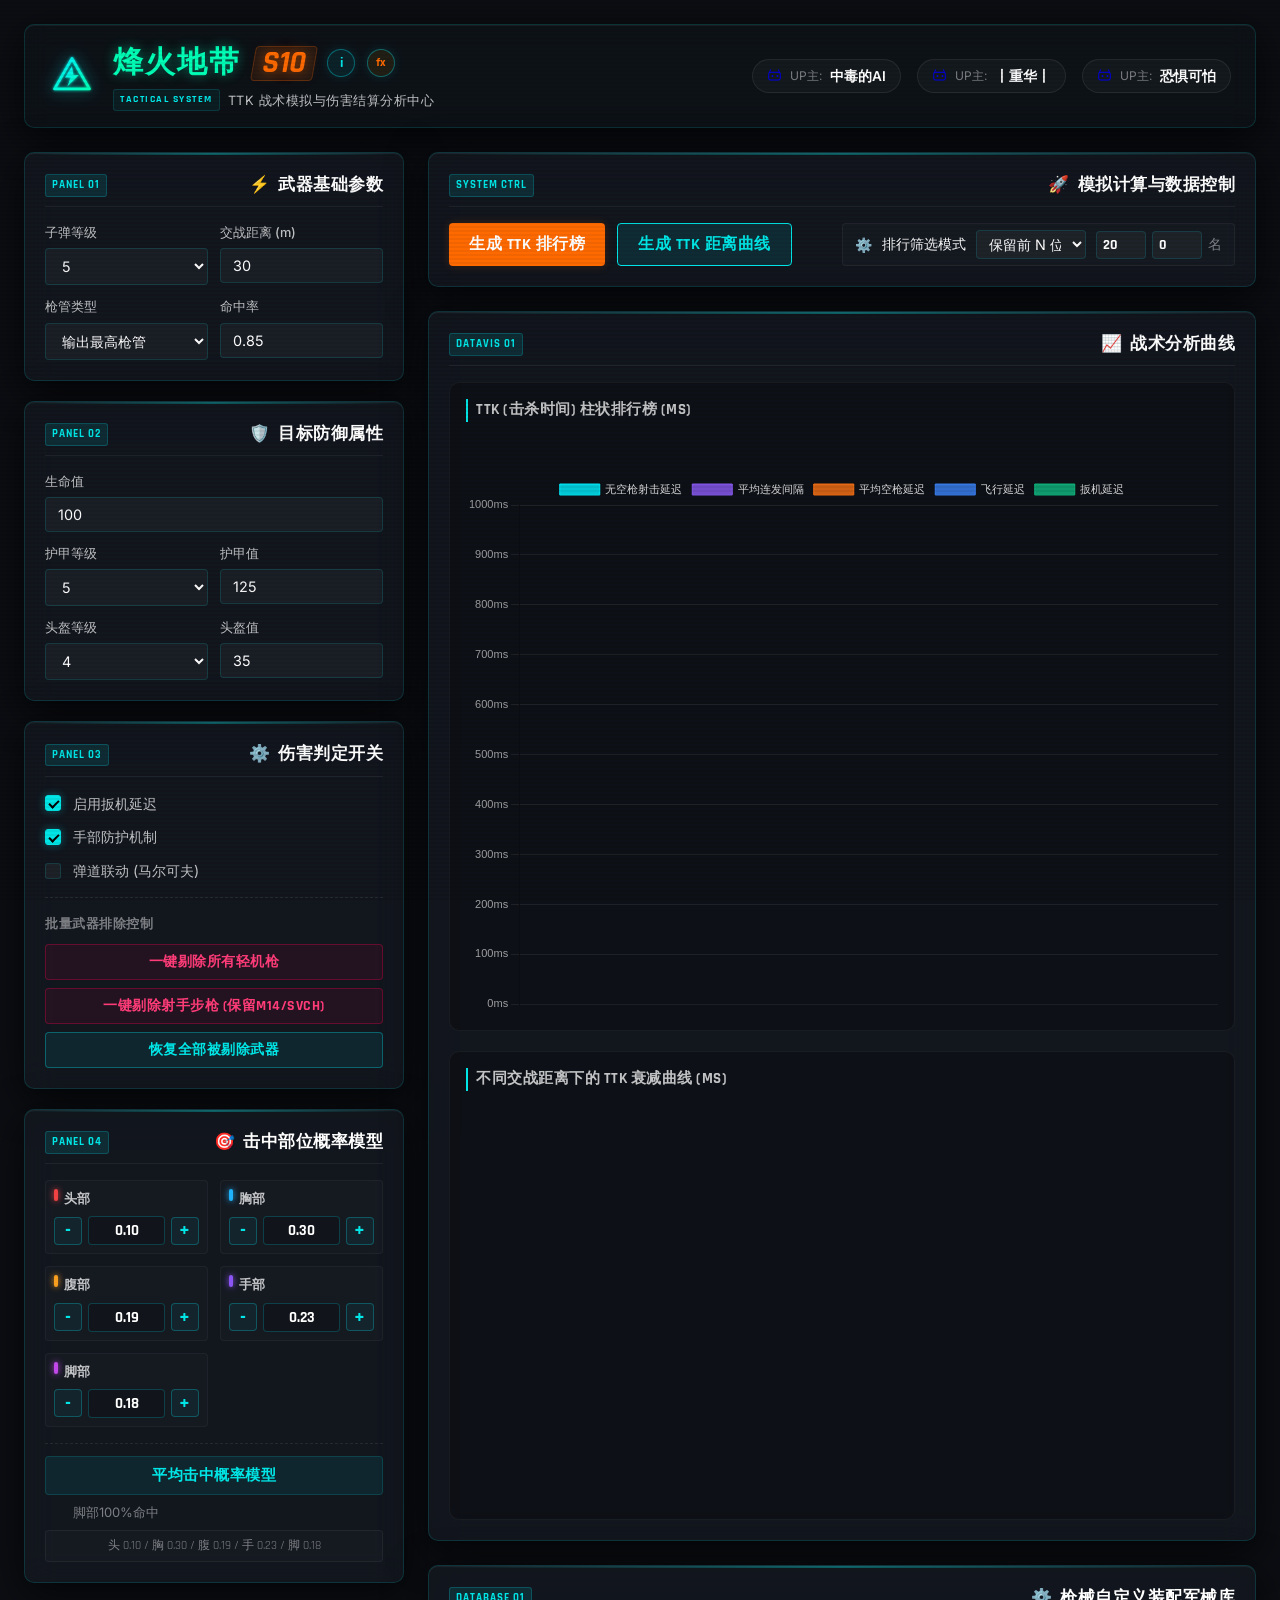
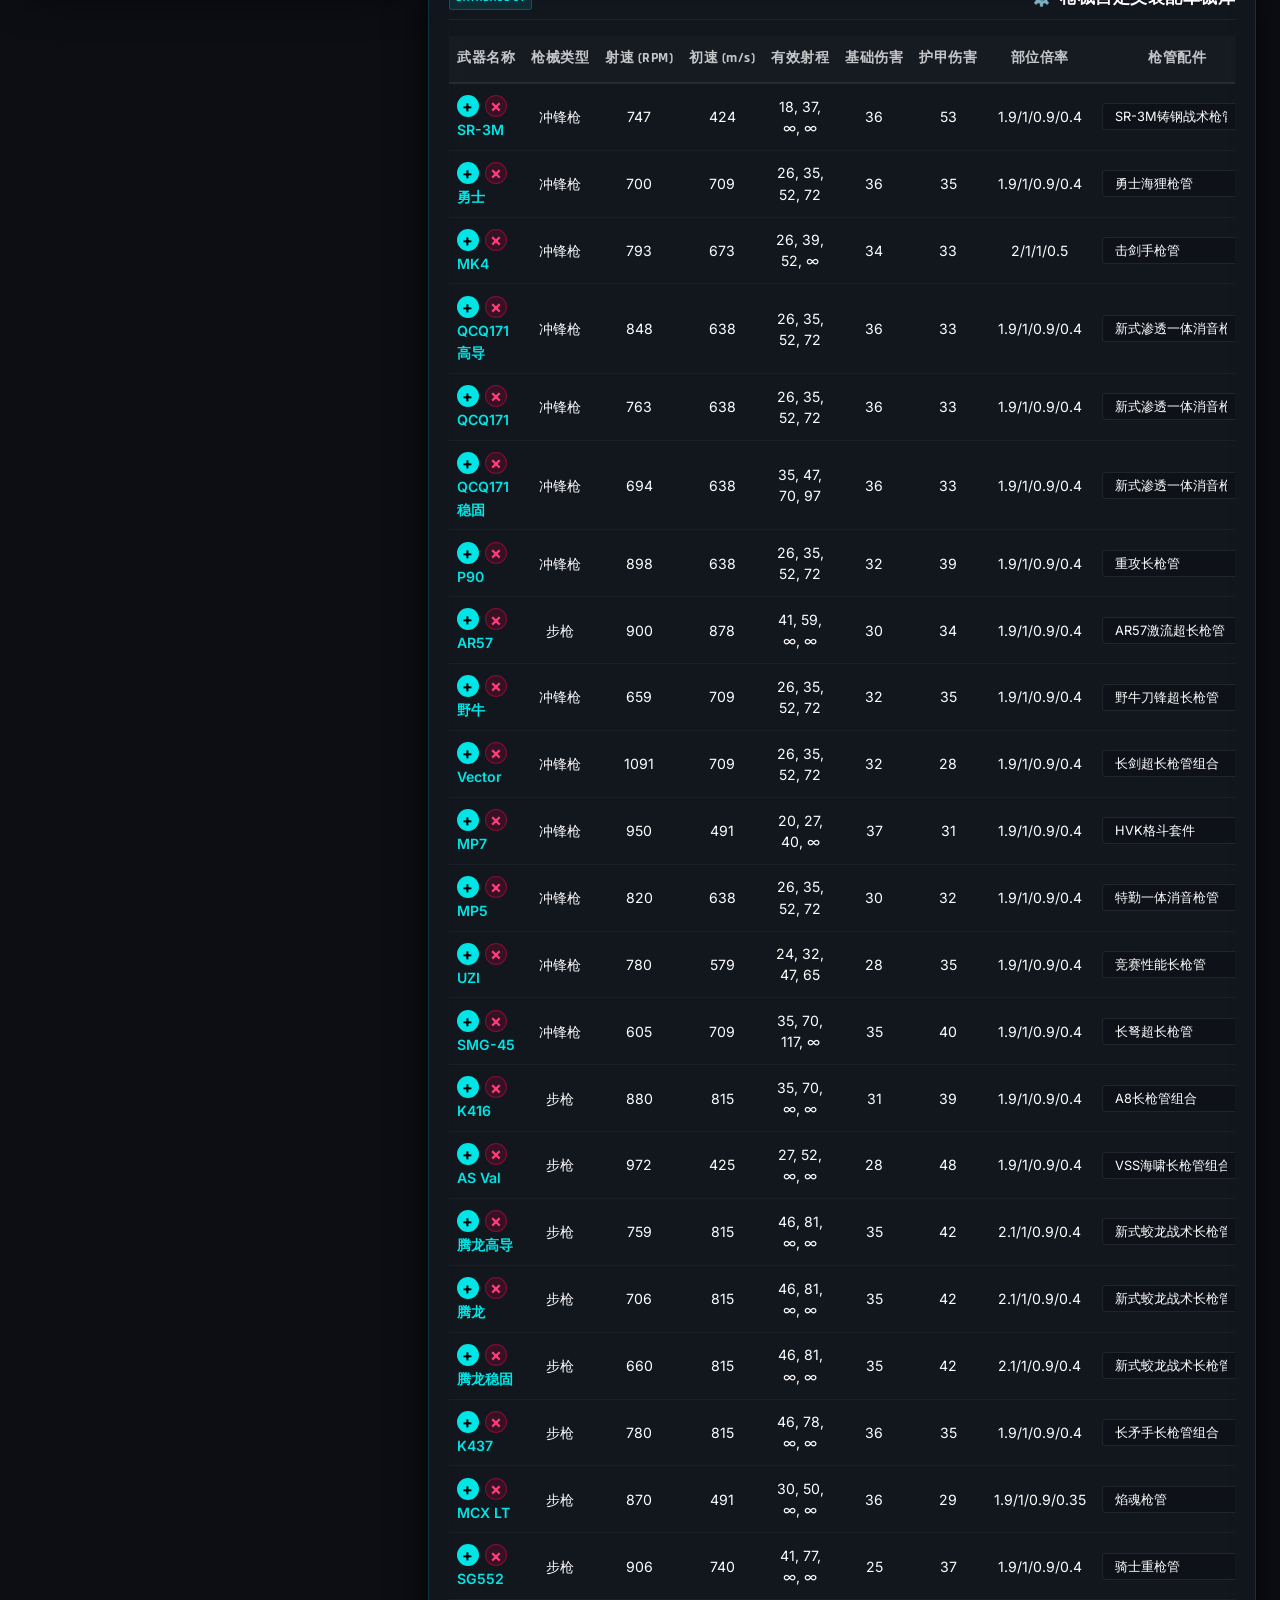
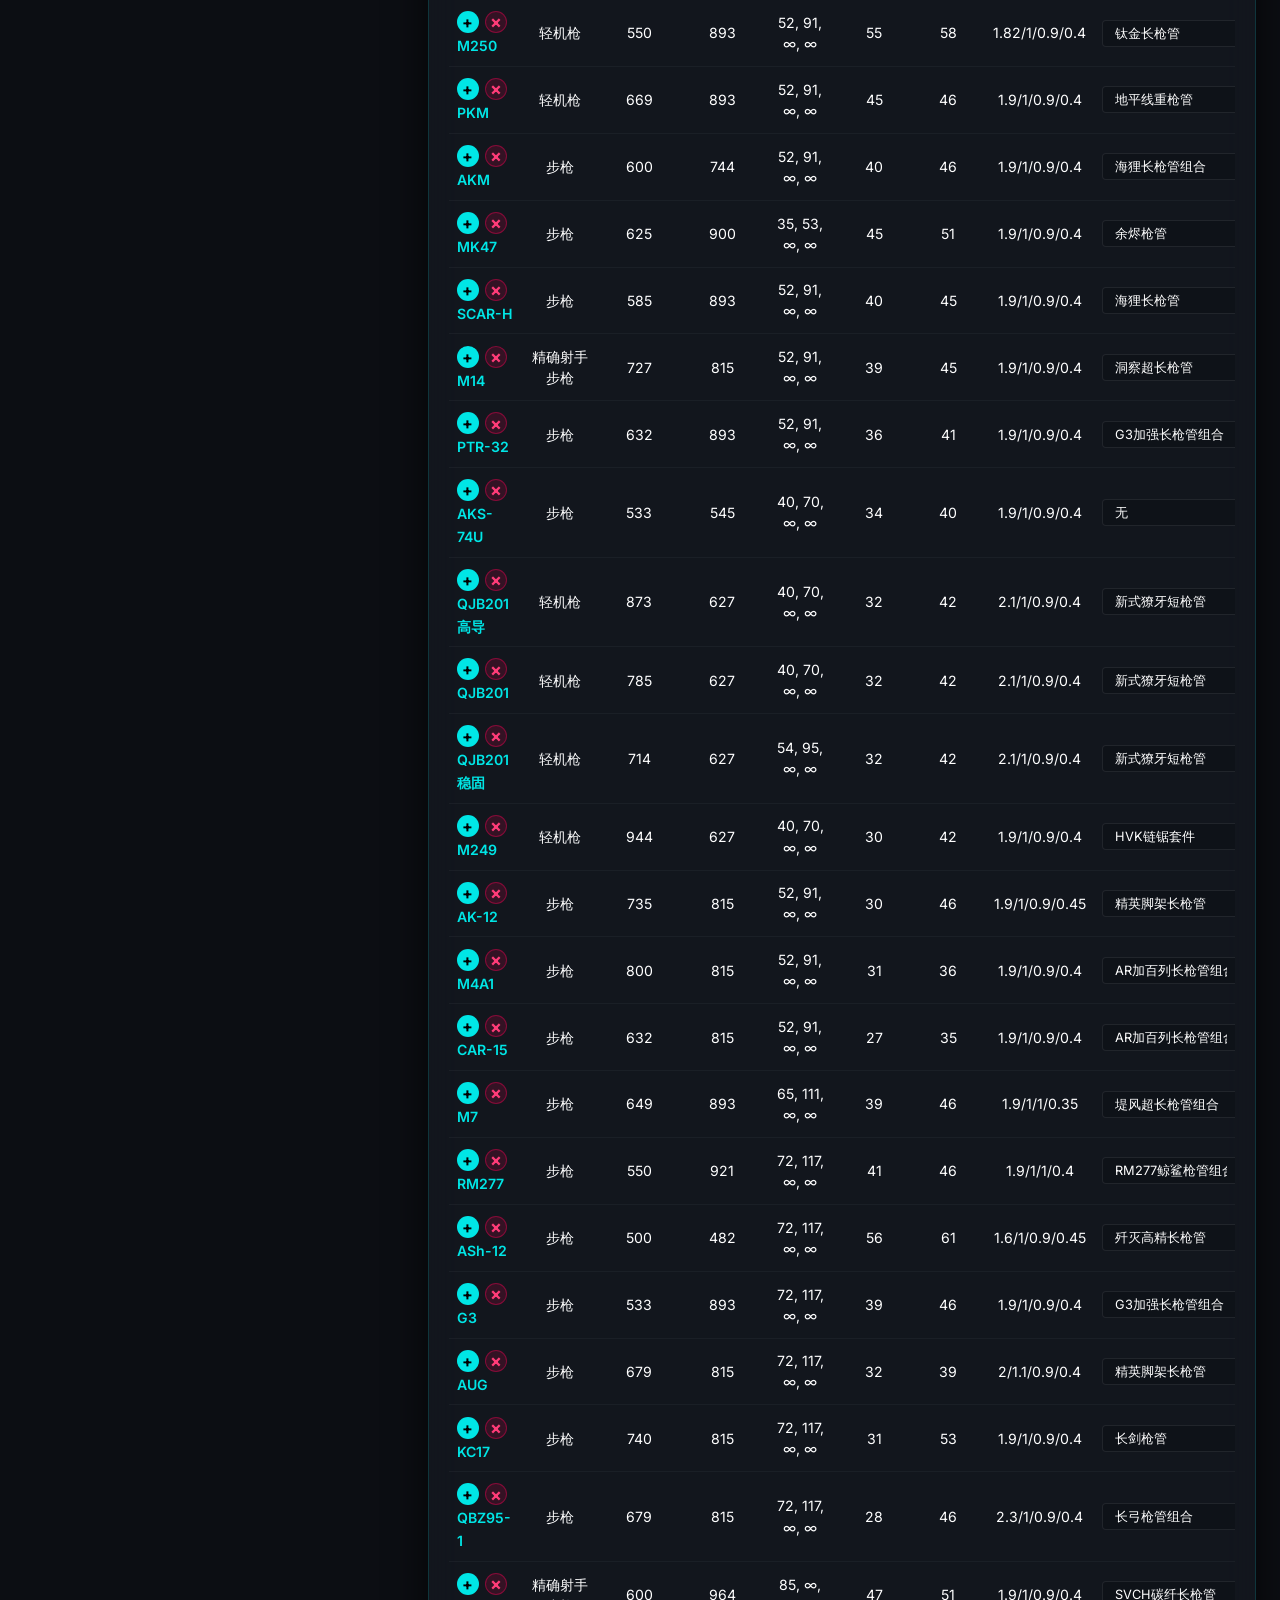
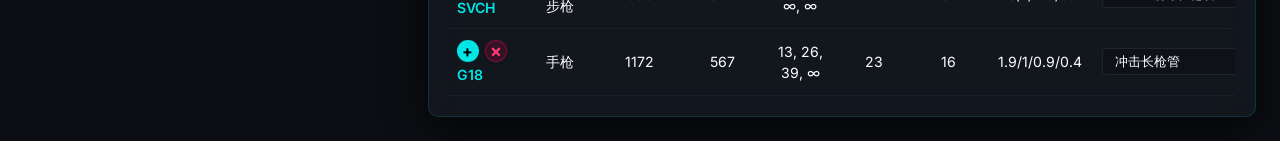
==== commit 52980e16: "Sync S10 weapon data and range mechanics" ====
--- a/index_optimized.html
+++ b/index_optimized.html
@@ -43,6 +43,12 @@
           <div class="title-brand-row">
             <span class="brand-beacon">烽火地带</span>
             <span class="brand-season">S10</span>
+            <button id="changelogOpenBtn" class="changelog-trigger" type="button" aria-label="查看S10更新日志" title="查看S10更新日志">
+              <span aria-hidden="true">i</span>
+            </button>
+            <button id="mechanismOpenBtn" class="changelog-trigger mechanism-trigger" type="button" aria-label="查看射程与初速机制说明" title="查看射程与初速机制说明">
+              <span aria-hidden="true">fx</span>
+            </button>
           </div>
           <div class="title-sub-row">
             <span class="cyber-logo-badge">TACTICAL SYSTEM</span>
@@ -204,7 +210,7 @@
             <div class="section-title">批量武器排除控制</div>
             <div class="exclude-btn-group">
               <button type="button" class="btn-exclude" id="excludeLmgBtn">一键剔除所有轻机枪</button>
-              <button type="button" class="btn-exclude" id="excludeDmrBtn">一键剔除精确步枪 (除M14)</button>
+              <button type="button" class="btn-exclude" id="excludeDmrBtn">一键剔除射手步枪 (保留M14/SVCH)</button>
               <button type="button" class="btn-exclude btn-reset-exclude" id="resetExcludeBtn">恢复全部被剔除武器</button>
             </div>
           </div>
@@ -469,6 +475,7 @@
                   <th>护甲伤害</th>
                   <th>部位倍率</th>
                   <th>枪管配件</th>
+                  <th>枪机配件</th>
                   <th>枪口配件</th>
                   <th>子弹型号</th>
                   <th>自定义命中率</th>
@@ -492,6 +499,119 @@
         <button id="weaponDetailCloseBtn" class="weapon-detail-close" type="button" aria-label="关闭">×</button>
       </div>
       <div id="weaponDetailContent"></div>
+    </div>
+  </div>
+
+  <div id="changelogModal" class="weapon-detail-modal changelog-modal hidden">
+    <div class="weapon-detail-backdrop" data-close="changelog-modal"></div>
+    <div class="weapon-detail-dialog changelog-dialog" role="dialog" aria-modal="true" aria-labelledby="changelogTitle">
+      <div class="modal-cyber-header">
+        <span class="modal-tag">S10 PATCH NOTES</span>
+        <button id="changelogCloseBtn" class="weapon-detail-close" type="button" aria-label="关闭">×</button>
+      </div>
+      <div class="changelog-content">
+        <div class="changelog-heading">
+          <h3 id="changelogTitle">S10 数据更新日志</h3>
+          <p>本次更新以当前录入和靶场可确认数据为准，未确认机制不进入计算。</p>
+        </div>
+
+        <section class="changelog-section">
+          <h4>武器数据同步</h4>
+          <ul>
+            <li><strong>M7</strong>：同步 S10 基础数据，37 肉伤 / 40 甲伤，649 RPM，基础射程 50 / 85m；堤风超长枪管提供 +2 肉伤 / +2 甲伤。</li>
+            <li><strong>AS Val</strong>：同步 S10 平衡调整，基础伤害 29 → 28，护甲伤害 48 → 44，基础初速确认 300m/s。</li>
+            <li><strong>AK-12</strong>：基础四肢伤害倍率 0.4 → 0.45。</li>
+          </ul>
+        </section>
+
+        <section class="changelog-section">
+          <h4>ASh-12 枪管</h4>
+          <ul>
+            <li><strong>HVK双发套件</strong>：新增双弹丸机制，每次击发按 2 枚弹丸结算；套件本身为 -14 肉伤、-10 甲伤、0.8 射速系数。</li>
+          </ul>
+        </section>
+
+        <section class="changelog-section">
+          <h4>新增武器</h4>
+          <ul>
+            <li><strong>RM277</strong>：41 肉伤 / 42 甲伤，550 RPM，650m/s 初速，基础射程 55 / 90m；鲸鲨枪管 1.3 射程系数，重型一体枪管 1.18 射程系数，专属 RM277断流消音器按轻语同级加成录入。</li>
+            <li><strong>SVCH</strong>：47 肉伤 / 46 甲伤，600 RPM，680m/s 初速，65m 衰减曲线；碳纤长枪管解锁全自动，镀铬爆发枪机按第 2-4 发射击间隔 700 RPM、第 5 发起回落 600 RPM 计算，并设为默认装配。</li>
+          </ul>
+        </section>
+
+        <section class="changelog-section">
+          <h4>子弹更新</h4>
+          <ul>
+            <li><strong>6.8×51mm AP（金弹）</strong>：加入 6.8 枪族可选弹药；同时补入 6.8×51mm PLY-I / PLY-II / PLY-III 的护甲系数与穿透档位。</li>
+            <li><strong>修脚四级弹药</strong>：新增 9×19mm CT 与 .45 ACP CT 的四肢增伤机制，9×19mm CT 四肢倍率 ×1.75，.45 ACP CT 四肢倍率 ×1.6。</li>
+          </ul>
+        </section>
+
+        <section class="changelog-section changelog-muted">
+          <h4>暂未加入</h4>
+          <ul>
+            <li>腾龙 5.8 新子弹当前未发现数值改动，本次不单独加入。</li>
+            <li>9×39mm PAB 系列由于靶场暂时无法稳定测试每次命中的易伤增量，机制未确认前不加入计算。</li>
+          </ul>
+        </section>
+      </div>
+    </div>
+  </div>
+
+  <div id="mechanismModal" class="weapon-detail-modal changelog-modal hidden">
+    <div class="weapon-detail-backdrop" data-close="mechanism-modal"></div>
+    <div class="weapon-detail-dialog changelog-dialog" role="dialog" aria-modal="true" aria-labelledby="mechanismTitle">
+      <div class="modal-cyber-header">
+        <span class="modal-tag">RANGE / VELOCITY</span>
+        <button id="mechanismCloseBtn" class="weapon-detail-close" type="button" aria-label="关闭">×</button>
+      </div>
+      <div class="changelog-content">
+        <div class="changelog-heading">
+          <h3 id="mechanismTitle">枪械射程与初速计算机制说明</h3>
+          <p>本说明基于 S10 靶场实测结果整理，普通枪管按通用倍率公式计算，特殊连狙枪管保留独立数据。</p>
+        </div>
+
+        <section class="changelog-section">
+          <h4>通用射程公式</h4>
+          <p class="mechanism-formula">最终射程 = 基础射程 × (枪管射程倍率 + 枪口射程加成)</p>
+          <ul>
+            <li>枪管射程倍率是完整倍率，例如普通长枪管常见为 1.18 或 1.3。</li>
+            <li>枪口射程加成是额外倍率，例如死寂为 +0.24，轻语 / 先进 / 勇火 / RM277断流消音器为 +0.18。</li>
+            <li>枪管和枪口不是固定米数相加，也不是两个倍率相乘，而是合并进同一个射程倍率后再乘基础射程。</li>
+          </ul>
+        </section>
+
+        <section class="changelog-section">
+          <h4>实测例子</h4>
+          <ul>
+            <li><strong>SKS</strong>：第二段基础射程 90m，瞬息超长枪管 1.3，死寂 +0.24；90 × (1.3 + 0.24) = 138.6，游戏显示 139m。</li>
+            <li><strong>RM277</strong>：第一段基础射程 55m，鲸鲨枪管 1.3，断流消音器 +0.18；55 × (1.3 + 0.18) = 81.4，游戏显示 81m。</li>
+          </ul>
+        </section>
+
+        <section class="changelog-section">
+          <h4>旧算法的问题</h4>
+          <ul>
+            <li>如果把枪管写成固定加几米，再叠加枪口倍率，会导致射程明显偏低。</li>
+            <li>例如 SKS 若按旧 ADD 思路计算：90 + 17 + 90 × 0.24 = 128.6，只会显示约 129m，和靶场实测 139m 不一致。</li>
+            <li>因此普通枪管已统一改为倍率档位，不再使用固定米数加成。</li>
+          </ul>
+        </section>
+
+        <section class="changelog-section">
+          <h4>初速与特例</h4>
+          <ul>
+            <li>初速加成独立计算，不由射程倍率反推；减射程枪管也不等于一定减初速。</li>
+            <li>SR-25、PSG-1 / SR9、Marlin 系列属于例外，它们的射程加成和初速加成不符合普通枪管档位关系，当前保留原始独立数据。</li>
+            <li>ASh-12 新枪管、HVK 双发套件、特殊子弹与 SVCH 镀铬爆发枪机机制已按实测和评论区补充同步到计算中。</li>
+          </ul>
+        </section>
+
+        <section class="changelog-section changelog-muted">
+          <h4>项目地址</h4>
+          <p class="mechanism-link"><a href="https://github.com/PingWang98/-ttk-calculator" target="_blank" rel="noopener noreferrer">https://github.com/PingWang98/-ttk-calculator</a></p>
+        </section>
+      </div>
     </div>
   </div>
 
@@ -1167,6 +1287,7 @@
         
         const barrelSel = row.querySelector('.barrelSel');
         const muzzleSel = row.querySelector('.muzzleSel');
+        const fireControlSel = row.querySelector('.fireControlSel');
         const bulletSel = row.querySelector('.bulletSel');
         const hitRateInput = row.querySelector('.hitRateInput');
         const slider = row.querySelector('.velocity-precision-slider');
@@ -1174,6 +1295,7 @@
         tableData[name] = {
           barrel: barrelSel ? barrelSel.value : undefined,
           muzzle: muzzleSel ? muzzleSel.value : undefined,
+          fireControl: fireControlSel ? fireControlSel.value : undefined,
           bullet: bulletSel ? bulletSel.value : undefined,
           hitRate: hitRateInput ? hitRateInput.value : undefined,
           slider: slider ? slider.value : undefined
@@ -1203,6 +1325,8 @@
       if (!saved) return;
       
       const tableData = JSON.parse(saved);
+      const canRestoreSelectValue = (select, value) =>
+        Array.from(select.options).some(option => option.value === value);
       let changed = false;
       
       document.querySelectorAll("#attachmentTable tbody tr").forEach(row => {
@@ -1212,21 +1336,28 @@
         const data = tableData[name];
         
         const barrelSel = row.querySelector('.barrelSel');
-        if (barrelSel && data.barrel !== undefined && barrelSel.value !== data.barrel) {
+        if (barrelSel && data.barrel !== undefined && barrelSel.value !== data.barrel && canRestoreSelectValue(barrelSel, data.barrel)) {
           barrelSel.value = data.barrel;
           barrelSel.dispatchEvent(new Event('change', { bubbles: true }));
           changed = true;
         }
         
         const muzzleSel = row.querySelector('.muzzleSel');
-        if (muzzleSel && data.muzzle !== undefined && muzzleSel.value !== data.muzzle) {
+        if (muzzleSel && data.muzzle !== undefined && muzzleSel.value !== data.muzzle && canRestoreSelectValue(muzzleSel, data.muzzle)) {
           muzzleSel.value = data.muzzle;
           muzzleSel.dispatchEvent(new Event('change', { bubbles: true }));
           changed = true;
         }
+
+        const fireControlSel = row.querySelector('.fireControlSel');
+        if (fireControlSel && data.fireControl !== undefined && fireControlSel.value !== data.fireControl && canRestoreSelectValue(fireControlSel, data.fireControl)) {
+          fireControlSel.value = data.fireControl;
+          fireControlSel.dispatchEvent(new Event('change', { bubbles: true }));
+          changed = true;
+        }
         
         const bulletSel = row.querySelector('.bulletSel');
-        if (bulletSel && data.bullet !== undefined && bulletSel.value !== data.bullet) {
+        if (bulletSel && data.bullet !== undefined && bulletSel.value !== data.bullet && canRestoreSelectValue(bulletSel, data.bullet)) {
           bulletSel.value = data.bullet;
           bulletSel.dispatchEvent(new Event('change', { bubbles: true }));
           changed = true;
@@ -1418,6 +1549,51 @@
       window.restoreAllInputs();
       window.restoreTtkValues();
 
+      const changelogModal = getCachedEl("changelogModal");
+      const changelogOpenBtn = getCachedEl("changelogOpenBtn");
+      const changelogCloseBtn = getCachedEl("changelogCloseBtn");
+      const mechanismModal = getCachedEl("mechanismModal");
+      const mechanismOpenBtn = getCachedEl("mechanismOpenBtn");
+      const mechanismCloseBtn = getCachedEl("mechanismCloseBtn");
+      const closeChangelog = () => {
+        if (changelogModal) changelogModal.classList.add("hidden");
+      };
+      const closeMechanism = () => {
+        if (mechanismModal) mechanismModal.classList.add("hidden");
+      };
+      if (changelogOpenBtn && changelogModal) {
+        changelogOpenBtn.addEventListener("click", () => {
+          changelogModal.classList.remove("hidden");
+        });
+      }
+      if (mechanismOpenBtn && mechanismModal) {
+        mechanismOpenBtn.addEventListener("click", () => {
+          mechanismModal.classList.remove("hidden");
+        });
+      }
+      if (changelogCloseBtn) {
+        changelogCloseBtn.addEventListener("click", closeChangelog);
+      }
+      if (mechanismCloseBtn) {
+        mechanismCloseBtn.addEventListener("click", closeMechanism);
+      }
+      if (changelogModal) {
+        changelogModal.addEventListener("click", (event) => {
+          if (event.target.dataset.close === "changelog-modal") closeChangelog();
+        });
+      }
+      if (mechanismModal) {
+        mechanismModal.addEventListener("click", (event) => {
+          if (event.target.dataset.close === "mechanism-modal") closeMechanism();
+        });
+      }
+      document.addEventListener("keydown", (event) => {
+        if (event.key === "Escape") {
+          closeChangelog();
+          closeMechanism();
+        }
+      });
+
       // Snapshot baseline TTK values BEFORE each calculation (capture phase = runs before bundle.js handlers)
       const calcBtnEarly = getCachedEl("calcBtn");
       if (calcBtnEarly) {
@@ -1505,17 +1681,18 @@
         });
       }
 
-      // Button: Exclude DMR except M14
+      // Button: Exclude DMR except M14 and SVCH
       const excludeDmrBtn = getCachedEl("excludeDmrBtn");
       if (excludeDmrBtn) {
         excludeDmrBtn.addEventListener("click", () => {
+          const keptDmrNames = ["M14", "SVCH"];
           document.querySelectorAll("#attachmentTable tbody tr").forEach((row) => {
             const nameCell = row.cells[0];
             const typeCell = row.cells[1];
             if (nameCell && typeCell) {
               const name = nameCell.textContent.trim();
               const type = typeCell.textContent.trim();
-              if (type === "精确射手步枪" && !name.includes("M14")) {
+              if (type === "精确射手步枪" && !keptDmrNames.some((keep) => name.includes(keep))) {
                 row.dataset.excluded = "1";
                 row.style.display = "none";
               }
@@ -1781,6 +1958,33 @@
         tbody.addEventListener("input", window.saveTableSettings);
       }
 
+      const restoreTableState = () => {
+        // Restore weapon settings from cache
+        window.restoreTableSettings();
+
+        // Restore persistent exclusions
+        const savedExclusions = localStorage.getItem('deltaTtk_exclusions');
+        if (savedExclusions) {
+          const exclusions = JSON.parse(savedExclusions);
+          let appliedEx = false;
+          document.querySelectorAll("#attachmentTable tbody tr").forEach(row => {
+            const name = row.dataset.weaponName || (row.cells[0] && row.cells[0].textContent.trim());
+            if (exclusions[name]) {
+              row.dataset.excluded = "1";
+              row.style.display = "none";
+              appliedEx = true;
+            }
+          });
+          if (appliedEx) {
+            window.needsTtkRebuild = true;
+          }
+        } else {
+          // Default: Exclude DMR except M14 and SVCH on first load
+          const excludeDmrBtn = getCachedEl("excludeDmrBtn");
+          if (excludeDmrBtn) excludeDmrBtn.click();
+        }
+      };
+
       // MutationObserver to safely restore table accessories and exclusions once populated dynamically
       let restoreTimeout = null;
       const observer = new MutationObserver((mutations) => {
@@ -1796,31 +2000,7 @@
           clearTimeout(restoreTimeout);
           restoreTimeout = setTimeout(() => {
             observer.disconnect();
-            
-            // Restore weapon settings from cache
-            window.restoreTableSettings();
-            
-            // Restore persistent exclusions
-            const savedExclusions = localStorage.getItem('deltaTtk_exclusions');
-            if (savedExclusions) {
-              const exclusions = JSON.parse(savedExclusions);
-              let appliedEx = false;
-              document.querySelectorAll("#attachmentTable tbody tr").forEach(row => {
-                const name = row.dataset.weaponName || (row.cells[0] && row.cells[0].textContent.trim());
-                if (exclusions[name]) {
-                  row.dataset.excluded = "1";
-                  row.style.display = "none";
-                  appliedEx = true;
-                }
-              });
-              if (appliedEx) {
-                window.needsTtkRebuild = true;
-              }
-            } else {
-              // Default: Exclude DMR except M14 on first load
-              const excludeDmrBtn = getCachedEl("excludeDmrBtn");
-              if (excludeDmrBtn) excludeDmrBtn.click();
-            }
+            restoreTableState();
             
             // Re-observe
             setTimeout(() => {
@@ -1832,7 +2012,19 @@
       });
 
       const tb = getCachedQuery("#attachmentTable tbody");
-      if (tb) observer.observe(tb, { childList: true });
+      if (tb) {
+        observer.observe(tb, { childList: true });
+        if (tb.children.length > 0) {
+          restoreTimeout = setTimeout(() => {
+            observer.disconnect();
+            restoreTableState();
+            setTimeout(() => {
+              const latestTb = getCachedQuery("#attachmentTable tbody");
+              if (latestTb) observer.observe(latestTb, { childList: true });
+            }, 300);
+          }, 150);
+        }
+      }
     });
 
     window.normalizeProbability = function() {
--- a/styles_optimized.css
+++ b/styles_optimized.css
@@ -147,6 +147,52 @@
   padding: 1px 8px;
   border-radius: 4px;
   display: inline-block;
+}
+
+.changelog-trigger {
+  width: 28px;
+  height: 28px;
+  display: inline-flex;
+  align-items: center;
+  justify-content: center;
+  border-radius: 50%;
+  border: 1px solid rgba(0, 240, 255, 0.35);
+  background: rgba(0, 240, 255, 0.08);
+  color: var(--color-cyan);
+  padding: 0;
+  font-family: var(--font-header);
+  font-size: 0.9rem;
+  font-weight: 800;
+  line-height: 1;
+  cursor: pointer;
+  box-shadow: 0 0 12px rgba(0, 240, 255, 0.12);
+  transition: var(--transition-smooth);
+}
+
+.changelog-trigger:hover {
+  border-color: var(--color-cyan);
+  background: rgba(0, 240, 255, 0.16);
+  box-shadow: 0 0 14px var(--color-cyan-glow);
+  transform: translateY(-1px);
+}
+
+.changelog-trigger:focus-visible {
+  outline: 2px solid var(--color-cyan);
+  outline-offset: 3px;
+}
+
+.mechanism-trigger {
+  border-color: rgba(255, 184, 0, 0.42);
+  background: rgba(255, 184, 0, 0.08);
+  color: var(--color-orange);
+  font-size: 0.72rem;
+  letter-spacing: 0;
+}
+
+.mechanism-trigger:hover {
+  border-color: var(--color-orange);
+  background: rgba(255, 184, 0, 0.16);
+  box-shadow: 0 0 14px rgba(255, 107, 0, 0.35);
 }
 
 .title-sub-row {
@@ -614,6 +660,19 @@
   transition: var(--transition-smooth);
 }
 
+.title-brand-row .changelog-trigger {
+  width: 28px;
+  min-width: 28px;
+  height: 28px;
+  flex: 0 0 28px;
+  padding: 0;
+  border: 1px solid rgba(0, 240, 255, 0.35);
+  border-radius: 50%;
+  box-sizing: border-box;
+  text-transform: none;
+  letter-spacing: 0;
+}
+
 .btn-tech {
   background: rgba(0, 240, 255, 0.08);
   border: 1px solid var(--border-cyan);
@@ -1376,6 +1435,96 @@
   transform: rotate(90deg);
 }
 
+.changelog-dialog {
+  max-width: 860px;
+}
+
+.changelog-content {
+  display: grid;
+  gap: 14px;
+}
+
+.changelog-heading h3 {
+  font-family: var(--font-header);
+  font-size: 1.55rem;
+  font-weight: 800;
+  color: var(--color-cyan);
+  margin-bottom: 6px;
+}
+
+.changelog-heading p {
+  color: var(--color-text-secondary);
+  font-size: 0.92rem;
+}
+
+.changelog-section {
+  border: 1px solid rgba(0, 240, 255, 0.14);
+  border-radius: 8px;
+  padding: 14px 16px;
+  background: rgba(255, 255, 255, 0.025);
+}
+
+.changelog-section h4 {
+  font-family: var(--font-header);
+  color: var(--color-orange);
+  font-size: 1rem;
+  font-weight: 800;
+  margin-bottom: 9px;
+}
+
+.changelog-section ul {
+  display: grid;
+  gap: 8px;
+  margin: 0;
+  padding-left: 18px;
+}
+
+.changelog-section li {
+  color: var(--color-text-secondary);
+  font-size: 0.9rem;
+  line-height: 1.65;
+}
+
+.changelog-section strong {
+  color: var(--color-text-primary);
+  font-weight: 700;
+}
+
+.changelog-muted {
+  border-color: rgba(255, 255, 255, 0.1);
+  background: rgba(255, 255, 255, 0.018);
+}
+
+.changelog-muted h4 {
+  color: var(--color-text-muted);
+}
+
+.mechanism-formula {
+  border: 1px solid rgba(0, 240, 255, 0.22);
+  border-radius: 6px;
+  background: rgba(0, 240, 255, 0.06);
+  color: var(--color-cyan);
+  font-family: var(--font-mono);
+  font-size: 0.92rem;
+  line-height: 1.55;
+  margin: 0 0 10px;
+  padding: 10px 12px;
+}
+
+.mechanism-link {
+  margin: 0;
+  word-break: break-all;
+}
+
+.mechanism-link a {
+  color: var(--color-cyan);
+  text-decoration: none;
+}
+
+.mechanism-link a:hover {
+  text-decoration: underline;
+}
+
 /* Modal Content details styling */
 .weapon-detail-header h3 {
   font-family: var(--font-header);
@@ -1745,6 +1894,24 @@
   .brand-season {
     font-size: 1.55rem;
   }
+
+  .changelog-trigger {
+    width: 26px;
+    height: 26px;
+  }
+
+  .changelog-dialog {
+    padding: 18px;
+  }
+
+  .changelog-section {
+    padding: 12px 13px;
+  }
+
+  .changelog-section li {
+    font-size: 0.86rem;
+    line-height: 1.58;
+  }
   
   .version-info {
     justify-content: center;
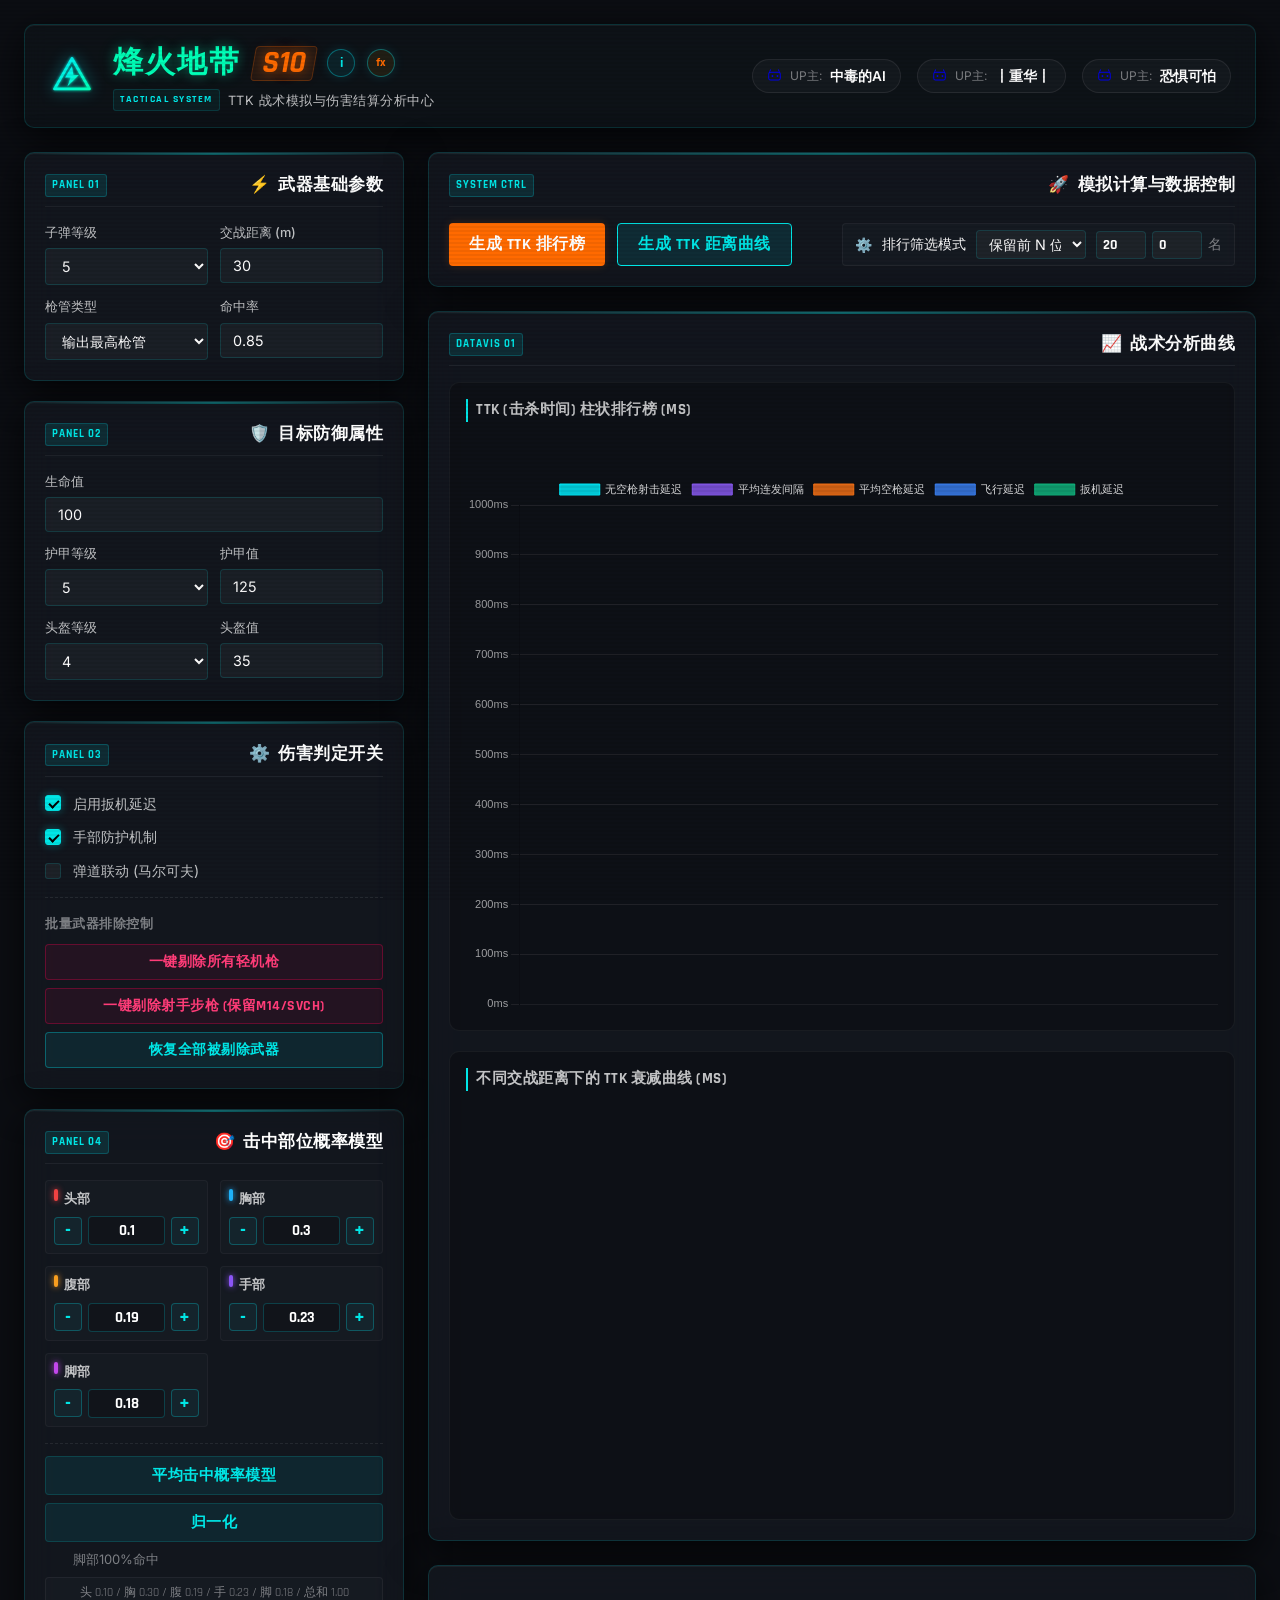
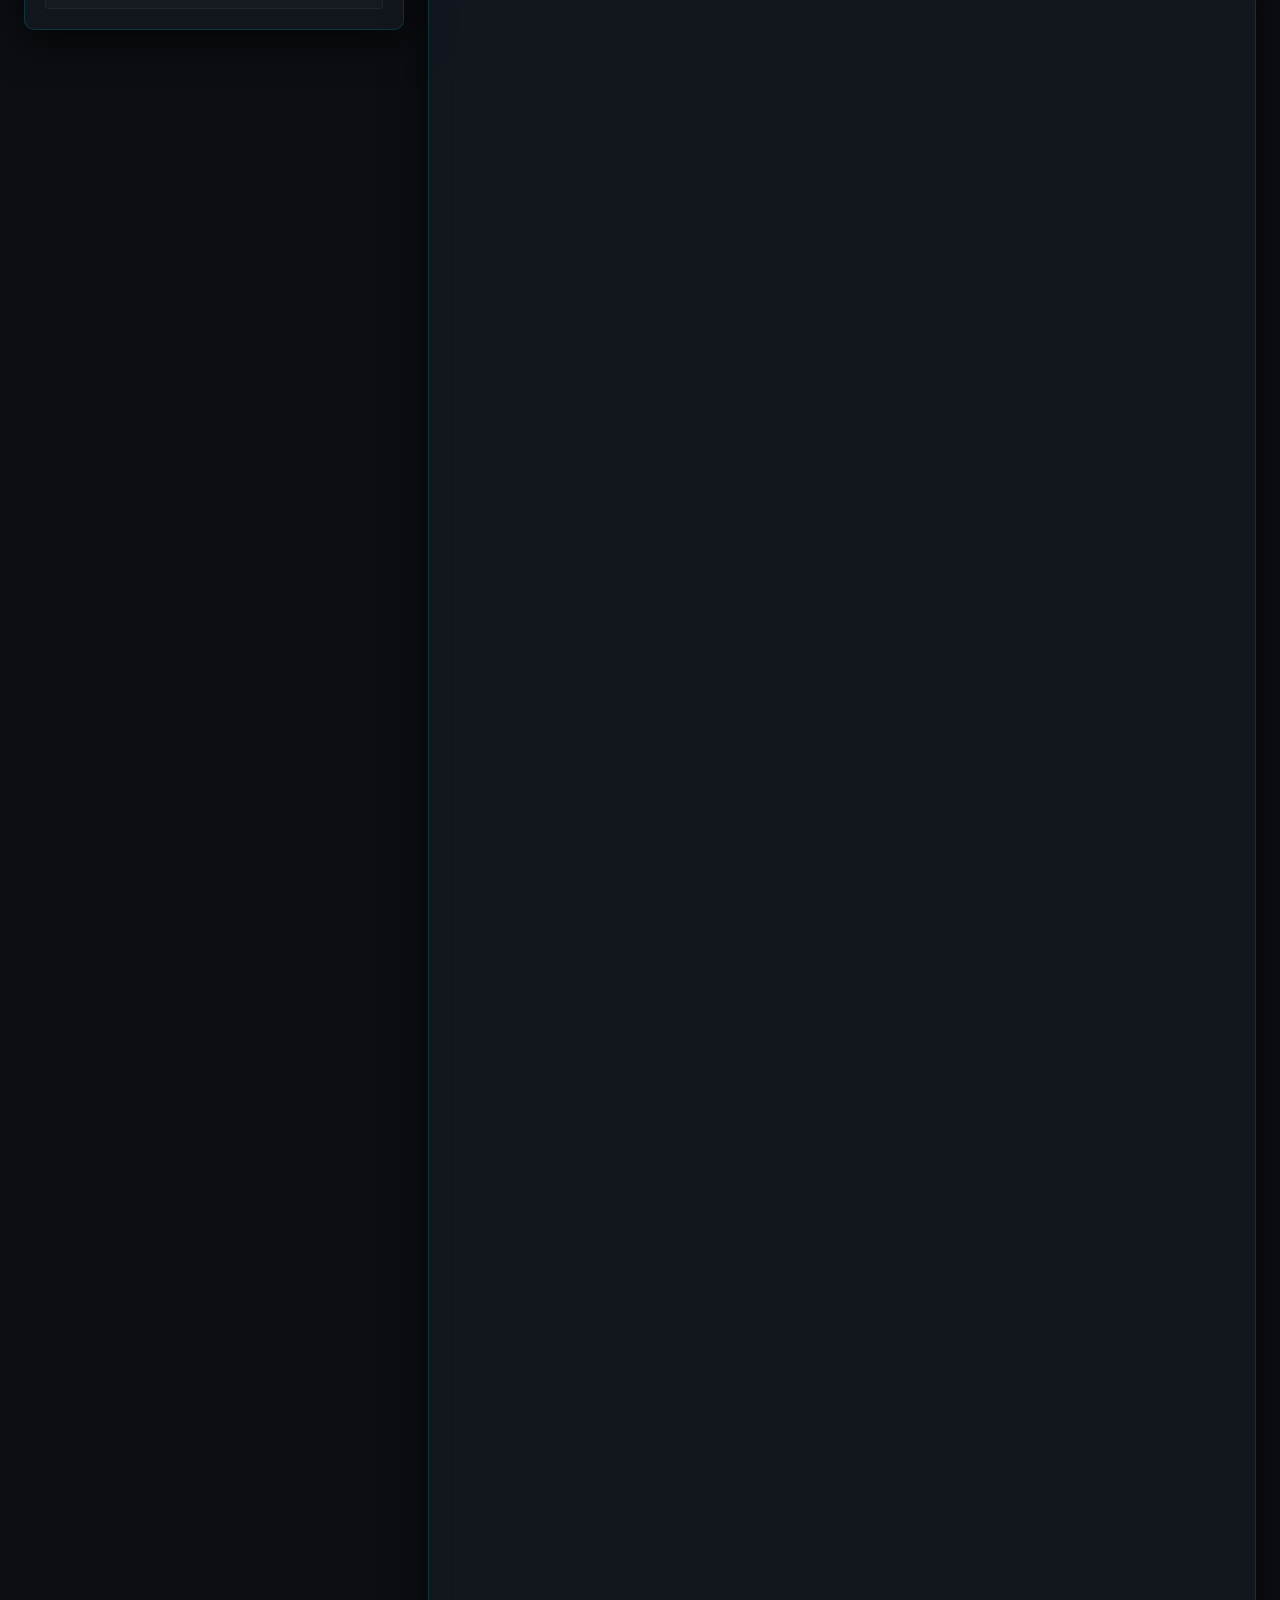
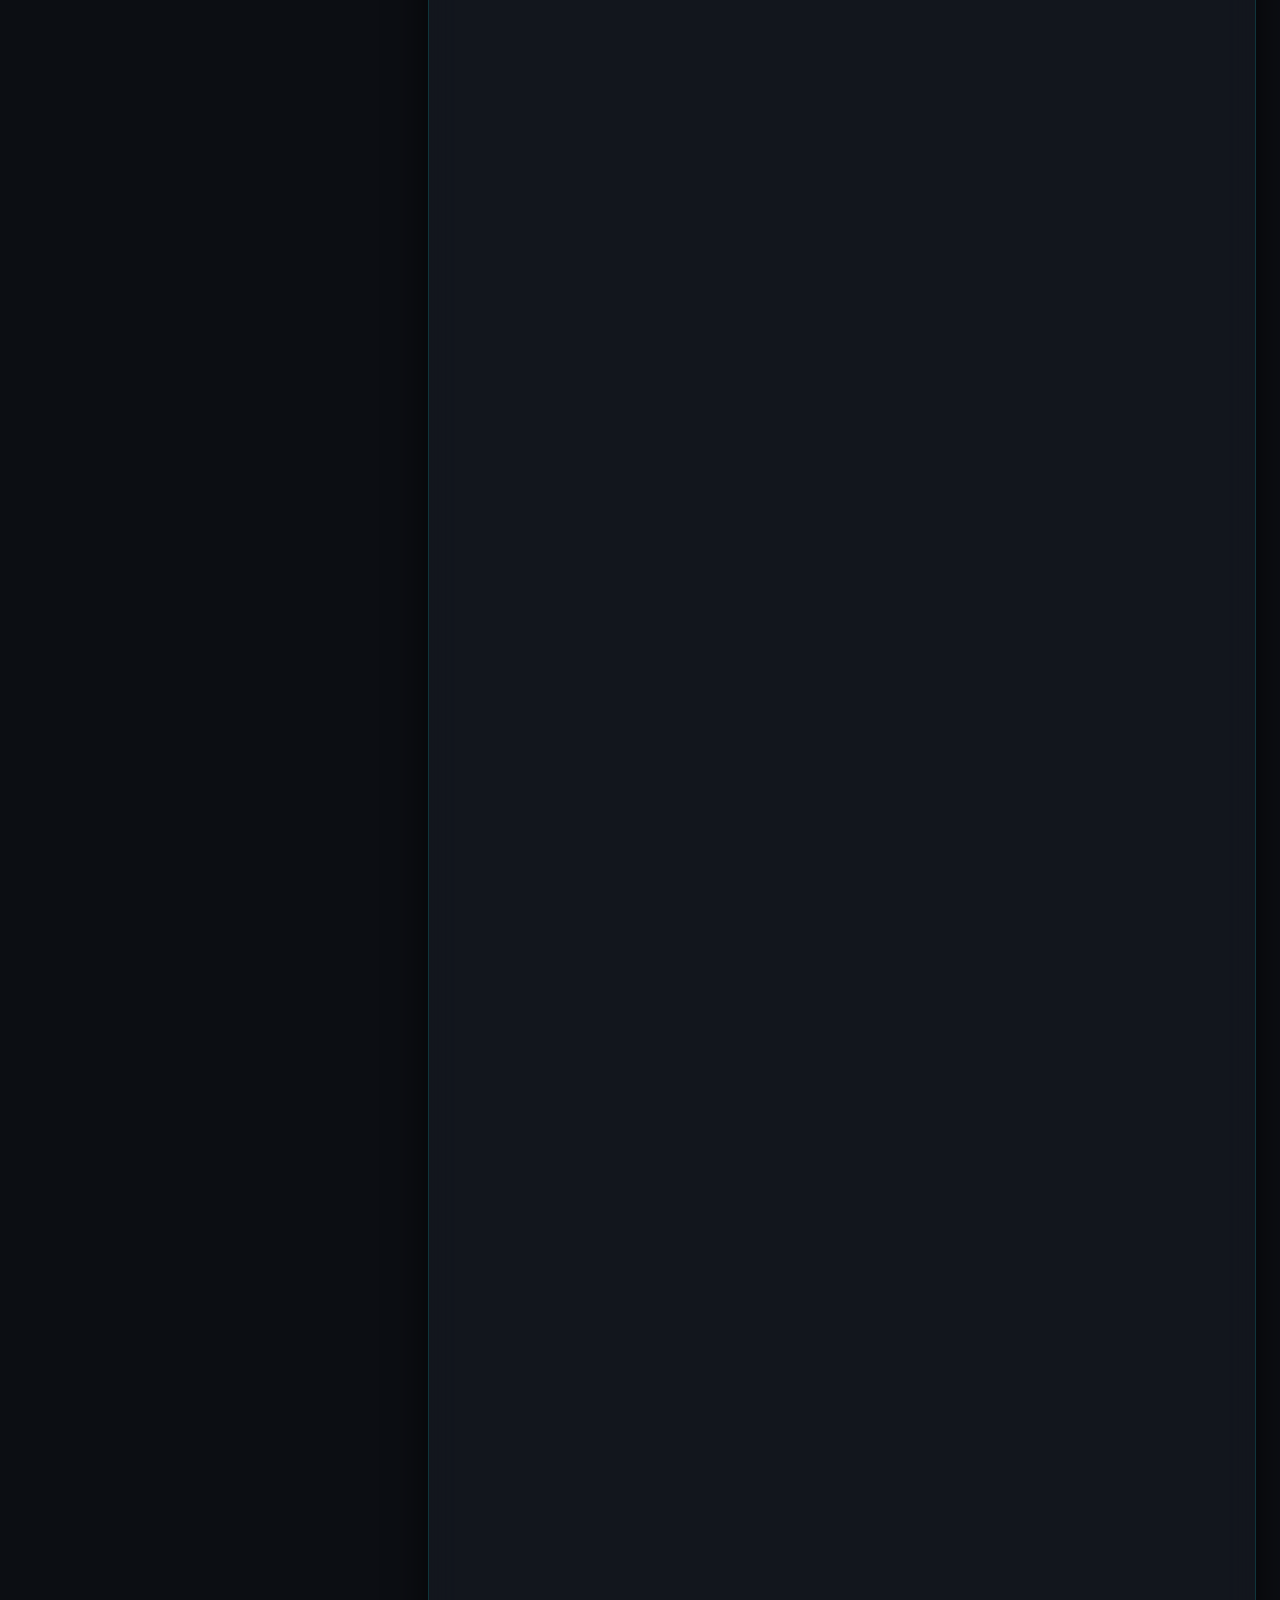
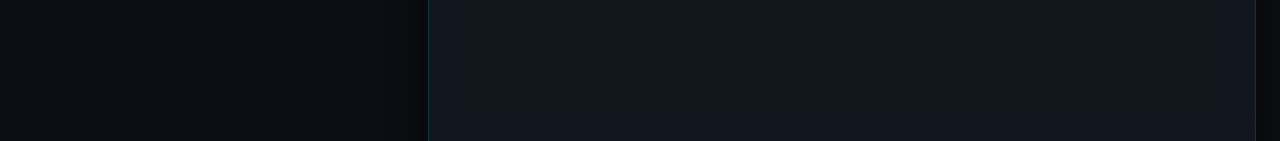
==== commit bdbf5ec5: "Update hit probability controls and weapon ranges" ====
--- a/index_optimized.html
+++ b/index_optimized.html
@@ -230,7 +230,7 @@
               <label for="pHead">头部</label>
               <div class="prob-adjuster-wrap">
                 <button type="button" class="btn-prob-adj" onclick="adjustProbability('pHead', -0.03, event)">-</button>
-                <input type="number" id="pHead" value="0.10" step="0.01" min="0" max="1">
+                <input type="number" id="pHead" value="0.10" step="0.01" min="0">
                 <button type="button" class="btn-prob-adj" onclick="adjustProbability('pHead', 0.03, event)">+</button>
               </div>
             </div>
@@ -239,7 +239,7 @@
               <label for="pChest">胸部</label>
               <div class="prob-adjuster-wrap">
                 <button type="button" class="btn-prob-adj" onclick="adjustProbability('pChest', -0.03, event)">-</button>
-                <input type="number" id="pChest" value="0.30" step="0.01" min="0" max="1">
+                <input type="number" id="pChest" value="0.30" step="0.01" min="0">
                 <button type="button" class="btn-prob-adj" onclick="adjustProbability('pChest', 0.03, event)">+</button>
               </div>
             </div>
@@ -248,7 +248,7 @@
               <label for="pStomach">腹部</label>
               <div class="prob-adjuster-wrap">
                 <button type="button" class="btn-prob-adj" onclick="adjustProbability('pStomach', -0.03, event)">-</button>
-                <input type="number" id="pStomach" value="0.19" step="0.01" min="0" max="1">
+                <input type="number" id="pStomach" value="0.19" step="0.01" min="0">
                 <button type="button" class="btn-prob-adj" onclick="adjustProbability('pStomach', 0.03, event)">+</button>
               </div>
             </div>
@@ -257,7 +257,7 @@
               <label for="pArms">手部</label>
               <div class="prob-adjuster-wrap">
                 <button type="button" class="btn-prob-adj" onclick="adjustProbability('pArms', -0.03, event)">-</button>
-                <input type="number" id="pArms" value="0.23" step="0.01" min="0" max="1">
+                <input type="number" id="pArms" value="0.23" step="0.01" min="0">
                 <button type="button" class="btn-prob-adj" onclick="adjustProbability('pArms', 0.03, event)">+</button>
               </div>
             </div>
@@ -266,7 +266,7 @@
               <label for="pLegs">脚部</label>
               <div class="prob-adjuster-wrap">
                 <button type="button" class="btn-prob-adj" onclick="adjustProbability('pLegs', -0.03, event)">-</button>
-                <input type="number" id="pLegs" value="0.18" step="0.01" min="0" max="1">
+                <input type="number" id="pLegs" value="0.18" step="0.01" min="0">
                 <button type="button" class="btn-prob-adj" onclick="adjustProbability('pLegs', 0.03, event)">+</button>
               </div>
             </div>
@@ -274,6 +274,7 @@
           <div class="prob-actions-bar">
             <div style="display: flex; align-items: center; justify-content: space-between; flex-wrap: wrap; gap: 8px;">
               <button id="avgHitProbBtn" type="button" class="btn-tech">平均击中概率模型</button>
+              <button id="normalizeHitProbBtn" type="button" class="btn-tech">归一化</button>
               <label class="checkbox-container" style="display: inline-flex; align-items: center; gap: 6px; cursor: pointer; color: var(--color-text-muted); font-size: 13px; user-select: none;">
                 <input type="checkbox" id="onlyLegs100" style="cursor: pointer; width: 14px; height: 14px; margin: 0;">
                 <span>脚部100%命中</span>
@@ -1402,7 +1403,7 @@
     };
 
     window.normalizeToSumOne = function(currentVals, keys) {
-      const values = keys.map(k => parseFloat(currentVals[k]) || 0);
+      const values = keys.map(k => Math.max(0, parseFloat(currentVals[k]) || 0));
       const sum = values.reduce((s, v) => s + v, 0);
       if (sum === 0) {
         const share = Math.floor(100 / keys.length);
@@ -1595,10 +1596,29 @@
       });
 
       // Snapshot baseline TTK values BEFORE each calculation (capture phase = runs before bundle.js handlers)
+      window.validateHitProbabilitySum = function(showMessage = false) {
+        const parts = ['pHead', 'pChest', 'pStomach', 'pArms', 'pLegs'];
+        const sum = parts.reduce((total, id) => {
+          const el = getCachedEl(id);
+          const value = el ? Math.max(0, parseFloat(el.value) || 0) : 0;
+          return total + value;
+        }, 0);
+        const valid = Math.abs(sum - 1) <= 1e-6;
+        if (!valid && showMessage) {
+          alert(`部位概率总和必须为 1.00，当前为 ${sum.toFixed(2)}。请先点击“归一化”。`);
+        }
+        return valid;
+      };
+
       const calcBtnEarly = getCachedEl("calcBtn");
       if (calcBtnEarly) {
         calcBtnEarly.addEventListener("click", (event) => {
           if (!event.isTrusted) return;
+          if (!window.validateHitProbabilitySum(true)) {
+            event.preventDefault();
+            event.stopImmediatePropagation();
+            return;
+          }
           window.isUserGeneratingTtk = true;
           if (window.currentTtkValues) {
             window.lastTtkValues = { ...window.currentTtkValues };
@@ -1659,7 +1679,6 @@
         startupMarkovRows.forEach(r => {
           window.normalizeMarkovRow(r);
         });
-        window.normalizeProbability();
         window.isRestoring = false;
         
         window.needsTtkRebuild = true;
@@ -1717,30 +1736,52 @@
         });
       }
 
-      // Auto-updater for probability hint tag
+      // Auto-updater for probability inputs. Values are user-controlled weights until normalized manually.
       const probParts = ['pHead', 'pChest', 'pStomach', 'pArms', 'pLegs'];
+      const probLabels = ['头', '胸', '腹', '手', '脚'];
+      function clampProbabilityInput(el, formatValue) {
+        if (!el) return 0;
+        let value = parseFloat(el.value);
+        if (!Number.isFinite(value)) value = 0;
+        value = Math.max(0, value);
+        if (parseFloat(el.value) < 0 || formatValue) {
+          el.value = value.toFixed(2);
+        }
+        return value;
+      }
+
       function updateProbHintTag() {
-        const pHead = parseFloat(getCachedEl('pHead').value) || 0;
-        const pChest = parseFloat(getCachedEl('pChest').value) || 0;
-        const pStomach = parseFloat(getCachedEl('pStomach').value) || 0;
-        const pArms = parseFloat(getCachedEl('pArms').value) || 0;
-        const pLegs = parseFloat(getCachedEl('pLegs').value) || 0;
+        const vals = probParts.map(id => clampProbabilityInput(getCachedEl(id), false));
+        const total = vals.reduce((sum, val) => sum + val, 0);
         
         const hintEl = getCachedQuery('.prob-hint-tag');
         if (hintEl) {
-          hintEl.textContent = `头 ${pHead.toFixed(2)} / 胸 ${pChest.toFixed(2)} / 腹 ${pStomach.toFixed(2)} / 手 ${pArms.toFixed(2)} / 脚 ${pLegs.toFixed(2)}`;
-        }
-      }
+          hintEl.textContent = `${probLabels.map((l, i) => `${l} ${vals[i].toFixed(2)}`).join(' / ')} / 总和 ${total.toFixed(2)}`;
+        }
+      }
+      window.updateProbHintTag = updateProbHintTag;
       
       probParts.forEach(id => {
         const el = getCachedEl(id);
         if (el) {
-          el.addEventListener('change', updateProbHintTag);
-          el.addEventListener('input', updateProbHintTag);
-          el.addEventListener('change', () => window.balanceProbability(id));
-          el.addEventListener('input', () => window.balanceProbability(id));
+          el.addEventListener('input', () => {
+            clampProbabilityInput(el, false);
+            updateProbHintTag();
+            window.saveAllInputs();
+          });
+          el.addEventListener('change', () => {
+            clampProbabilityInput(el, true);
+            updateProbHintTag();
+            window.saveAllInputs();
+          });
         }
       });
+      const normalizeHitProbBtn = getCachedEl("normalizeHitProbBtn");
+      if (normalizeHitProbBtn) {
+        normalizeHitProbBtn.addEventListener("click", () => {
+          window.normalizeProbability();
+        });
+      }
       updateProbHintTag();
 
       // Bind Markov row auto-balancers & Interactive Adjusters
@@ -2042,6 +2083,10 @@
           el.value = normalized[p].toFixed(2);
         }
       });
+      if (typeof window.updateProbHintTag === 'function') {
+        window.updateProbHintTag();
+      }
+      window.saveAllInputs();
     };
 
     window.balanceProbability = function(changedId) {
@@ -2095,9 +2140,11 @@
       
       let currentVal = parseFloat(el.value) || 0;
       let targetVal = currentVal + delta;
-      el.value = Math.max(0, Math.min(1.0, Math.round(targetVal * 100) / 100)).toFixed(2);
-      
-      window.balanceProbability(partId);
+      el.value = Math.max(0, Math.round(targetVal * 100) / 100).toFixed(2);
+      if (typeof window.updateProbHintTag === 'function') {
+        window.updateProbHintTag();
+      }
+      window.saveAllInputs();
     };
   </script>
   <script src="./bundle.js" defer></script>
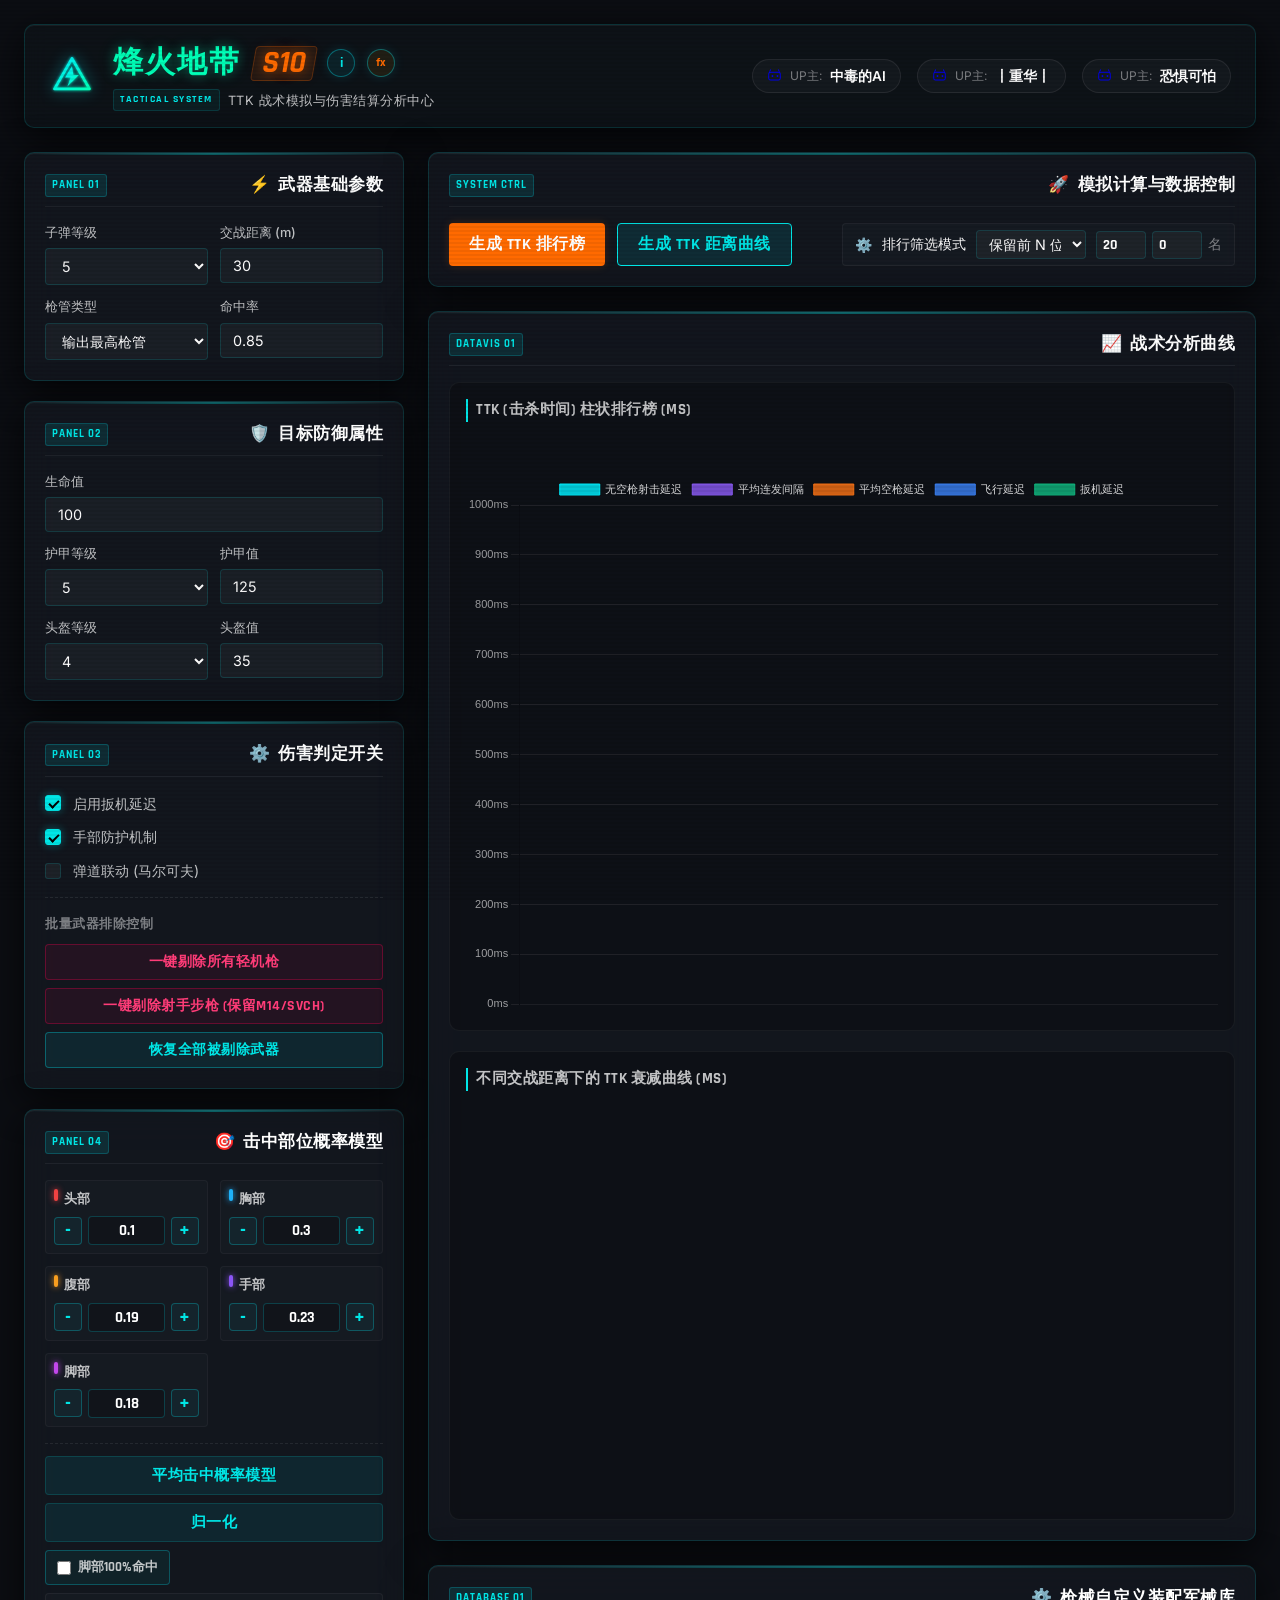
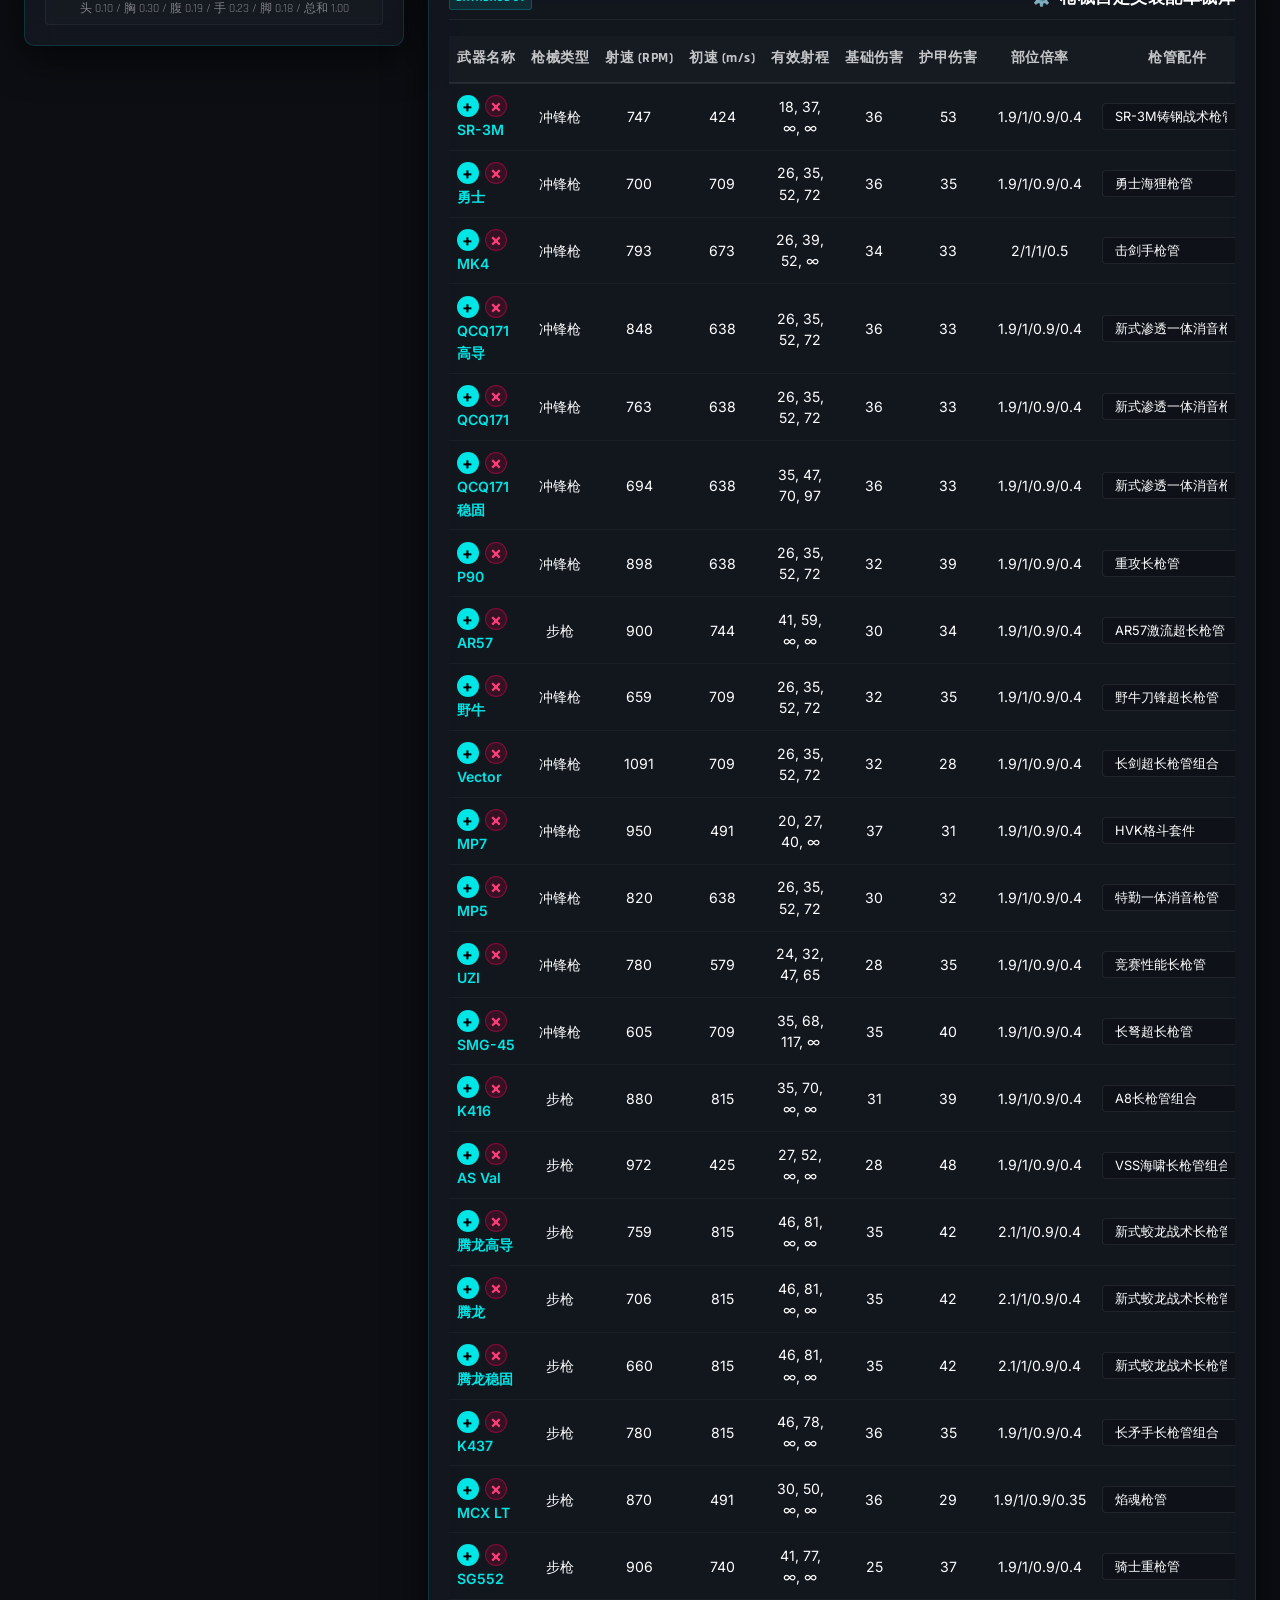
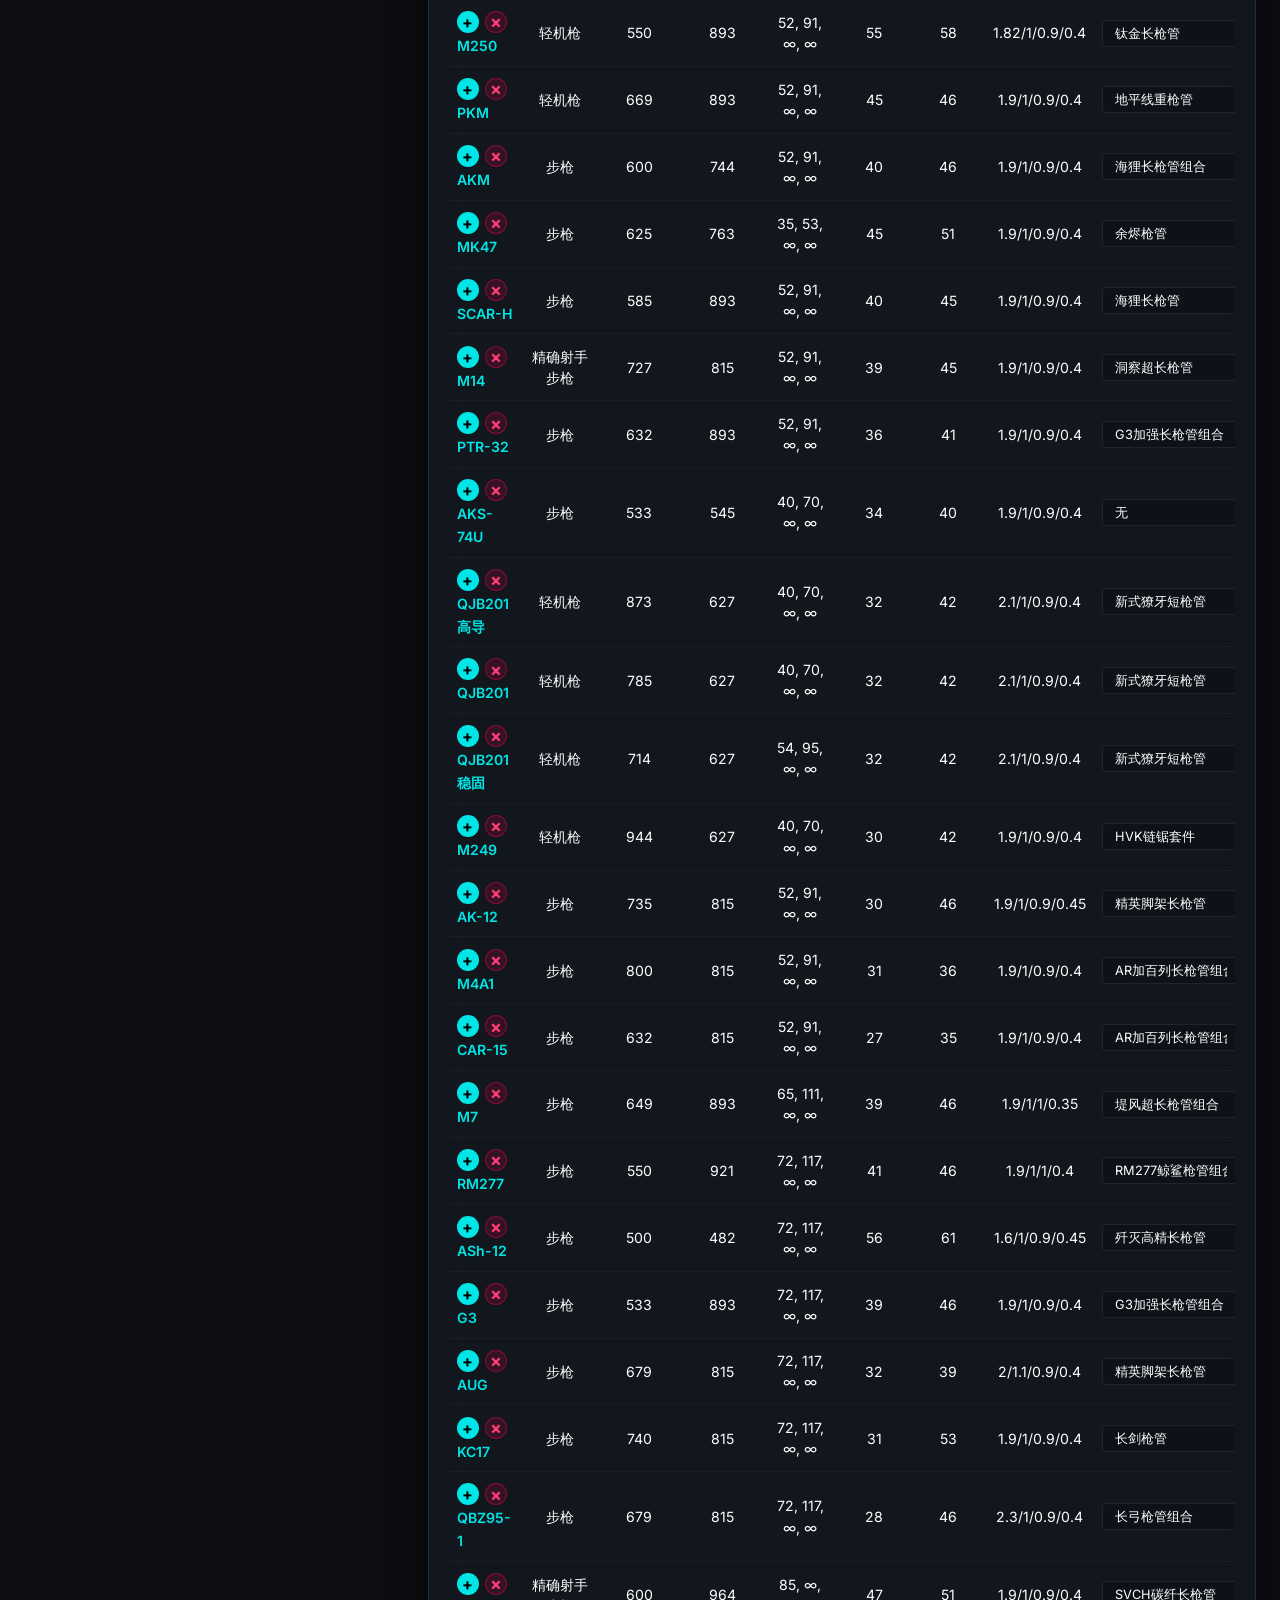
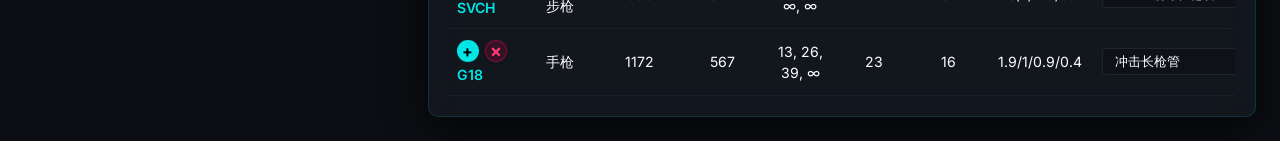
==== commit 694583f7: "Add README and update hit probability toggle" ====
--- a/index_optimized.html
+++ b/index_optimized.html
@@ -272,11 +272,11 @@
             </div>
           </div>
           <div class="prob-actions-bar">
-            <div style="display: flex; align-items: center; justify-content: space-between; flex-wrap: wrap; gap: 8px;">
+            <div class="prob-action-row">
               <button id="avgHitProbBtn" type="button" class="btn-tech">平均击中概率模型</button>
               <button id="normalizeHitProbBtn" type="button" class="btn-tech">归一化</button>
-              <label class="checkbox-container" style="display: inline-flex; align-items: center; gap: 6px; cursor: pointer; color: var(--color-text-muted); font-size: 13px; user-select: none;">
-                <input type="checkbox" id="onlyLegs100" style="cursor: pointer; width: 14px; height: 14px; margin: 0;">
+              <label class="prob-toggle-box">
+                <input type="checkbox" id="onlyLegs100">
                 <span>脚部100%命中</span>
               </label>
             </div>
--- a/styles_optimized.css
+++ b/styles_optimized.css
@@ -632,6 +632,54 @@
   gap: 8px;
   border-top: 1px dashed rgba(255, 255, 255, 0.08);
   padding-top: 12px;
+}
+
+.prob-action-row {
+  display: flex;
+  align-items: center;
+  justify-content: space-between;
+  flex-wrap: wrap;
+  gap: 8px;
+}
+
+.prob-toggle-box {
+  display: inline-flex;
+  align-items: center;
+  justify-content: center;
+  gap: 7px;
+  min-height: 34px;
+  padding: 7px 11px;
+  border: 1px solid rgba(0, 240, 255, 0.25);
+  border-radius: var(--border-radius-sm);
+  background: rgba(0, 240, 255, 0.05);
+  color: var(--color-text-secondary);
+  cursor: pointer;
+  user-select: none;
+  font-family: var(--font-header);
+  font-size: 0.82rem;
+  font-weight: 700;
+  transition: var(--transition-smooth);
+}
+
+.prob-toggle-box:hover {
+  border-color: var(--color-cyan);
+  color: var(--color-cyan);
+  box-shadow: 0 0 8px rgba(0, 240, 255, 0.18);
+}
+
+.prob-toggle-box input {
+  width: 14px;
+  height: 14px;
+  margin: 0;
+  cursor: pointer;
+  accent-color: var(--color-cyan);
+}
+
+.prob-toggle-box:has(input:checked) {
+  border-color: var(--color-cyan);
+  background: rgba(0, 240, 255, 0.14);
+  color: var(--color-cyan);
+  box-shadow: 0 0 10px rgba(0, 240, 255, 0.2);
 }
 
 .prob-hint-tag {
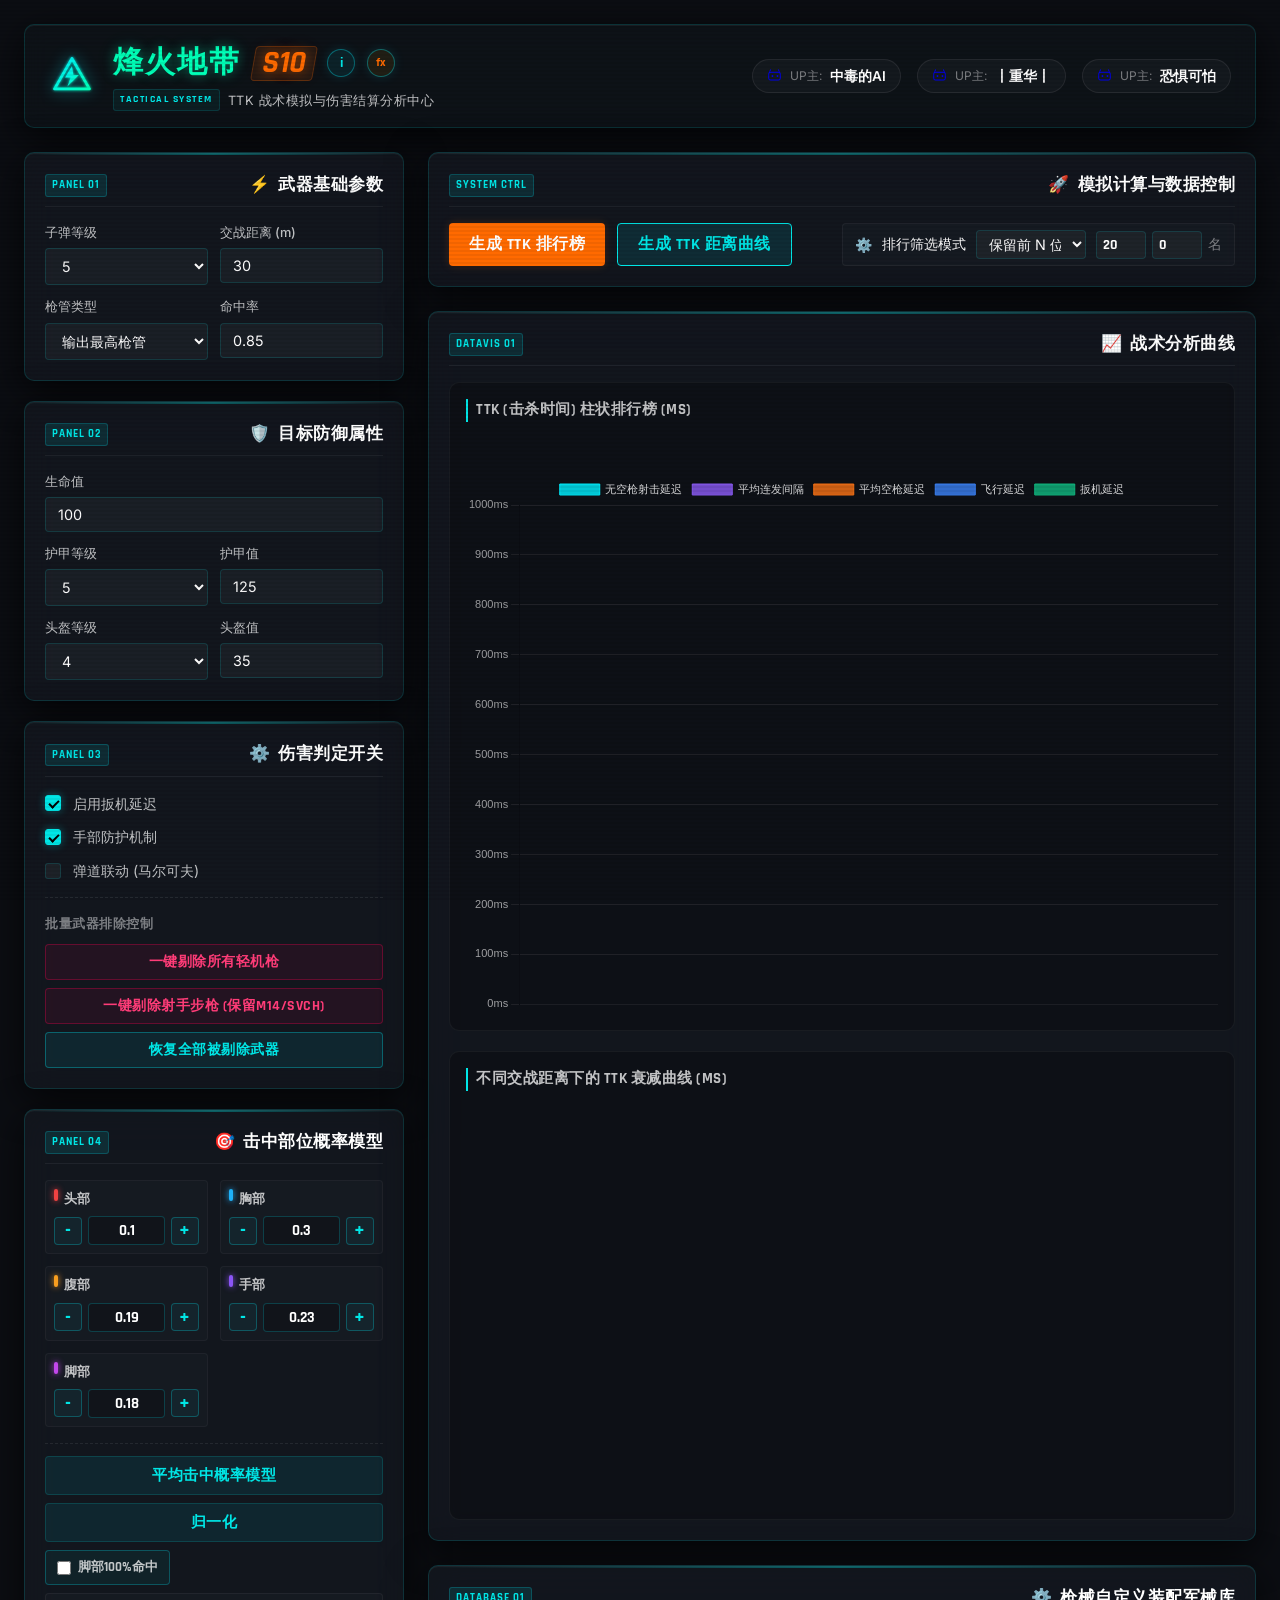
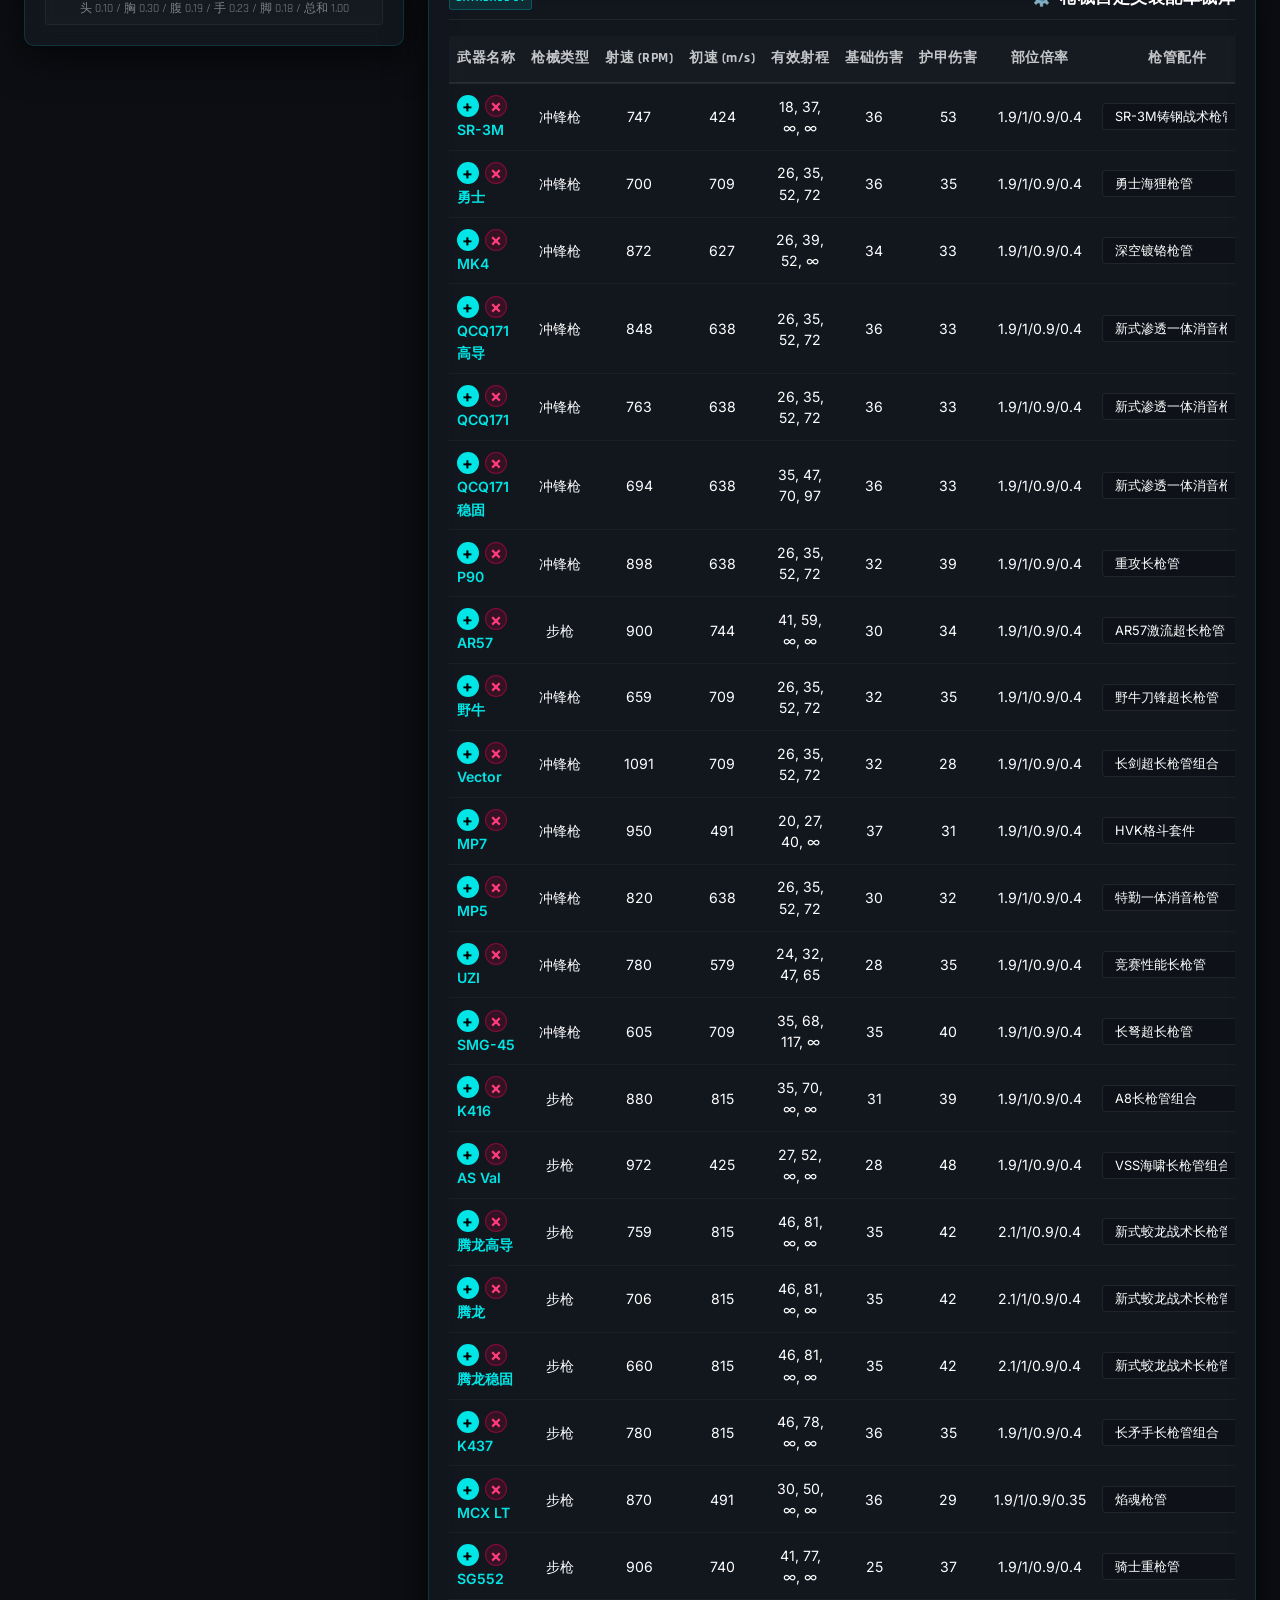
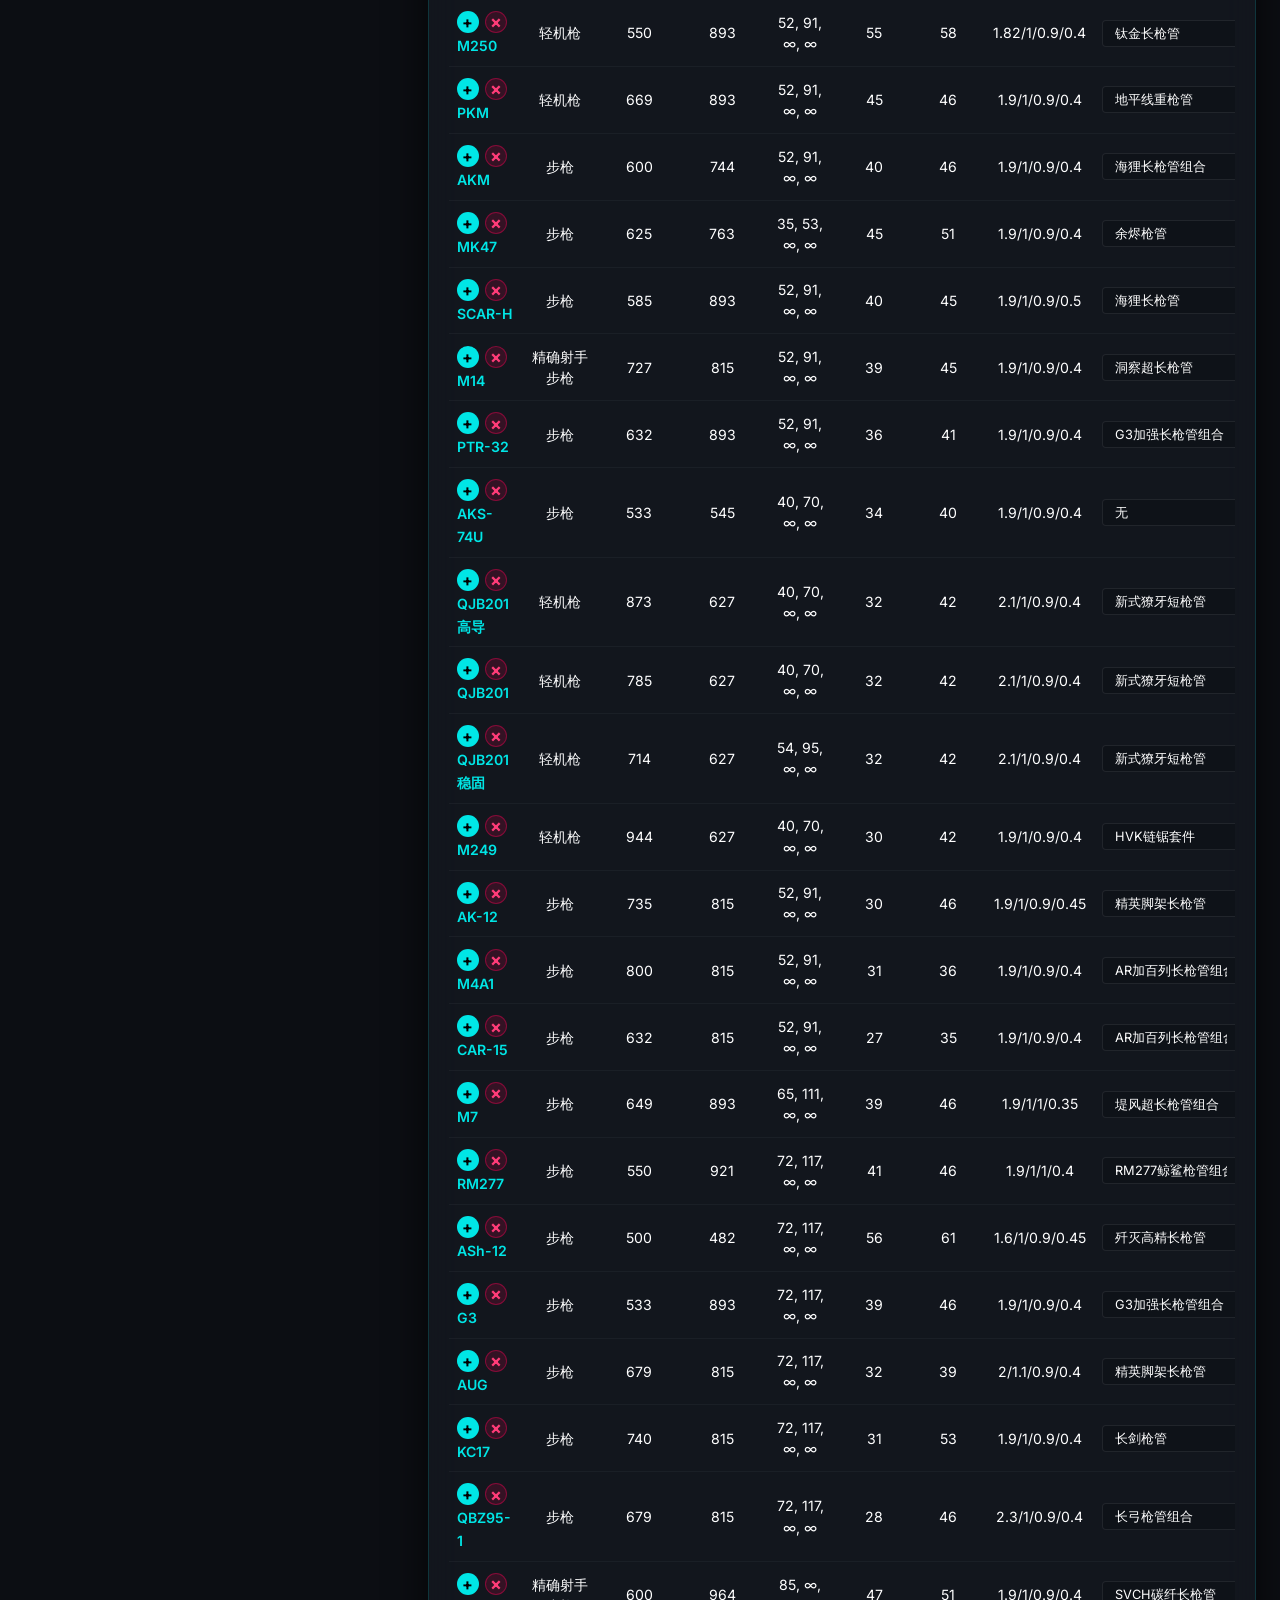
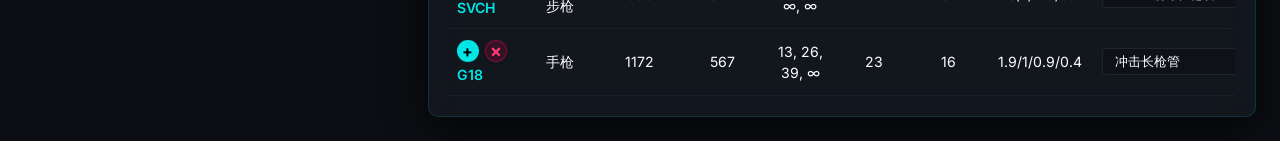
==== commit 424d286d: "Update MK4 and SCAR-H mid-season balance data" ====
--- a/index_optimized.html
+++ b/index_optimized.html
@@ -522,6 +522,8 @@
             <li><strong>M7</strong>：同步 S10 基础数据，37 肉伤 / 40 甲伤，649 RPM，基础射程 50 / 85m；堤风超长枪管提供 +2 肉伤 / +2 甲伤。</li>
             <li><strong>AS Val</strong>：同步 S10 平衡调整，基础伤害 29 → 28，护甲伤害 48 → 44，基础初速确认 300m/s。</li>
             <li><strong>AK-12</strong>：基础四肢伤害倍率 0.4 → 0.45。</li>
+            <li><strong>MK4</strong>：同步季中调整；击剑手枪管甲伤 30 → 35，深空镀铬枪管击发伤害 32 → 34、甲伤 27 → 30。腰射属性变动不参与当前 TTK 结算。</li>
+            <li><strong>SCAR-H</strong>：同步季中调整，四肢伤害倍率 0.4 → 0.5。</li>
           </ul>
         </section>
 
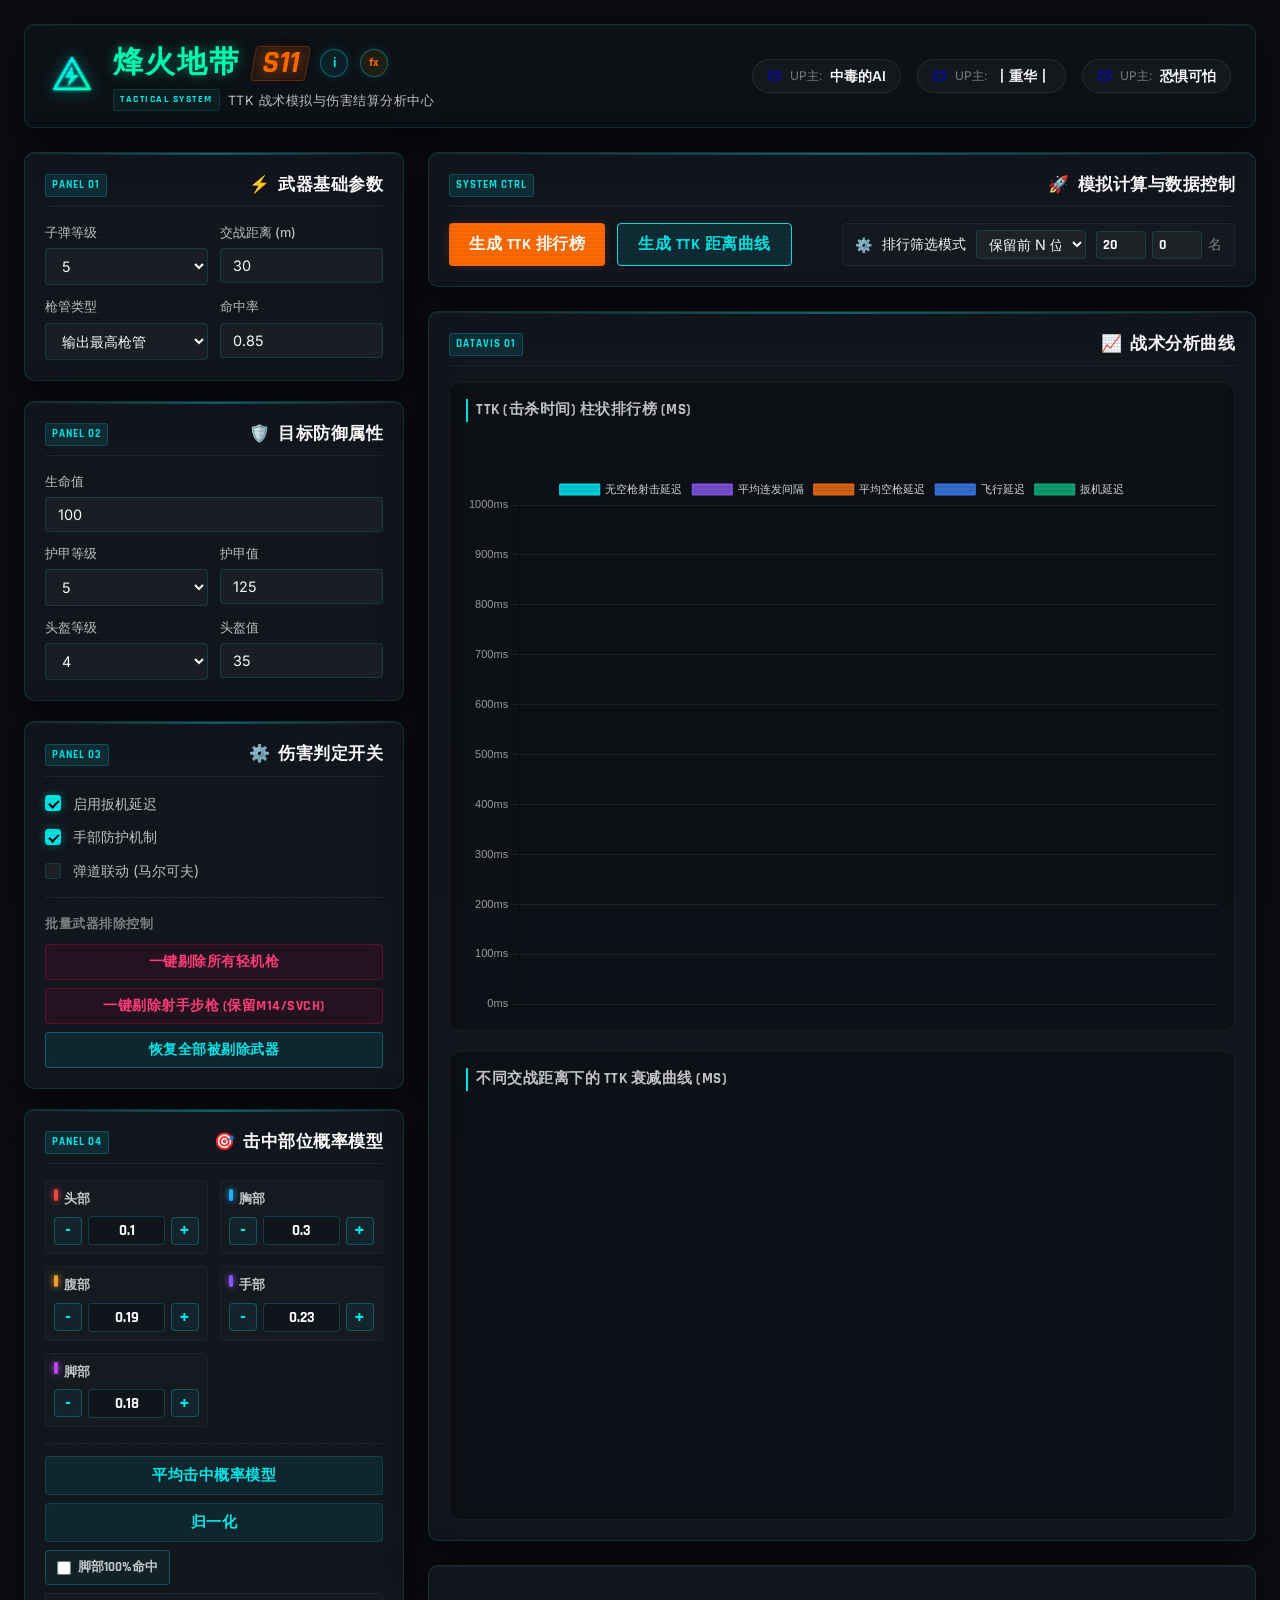
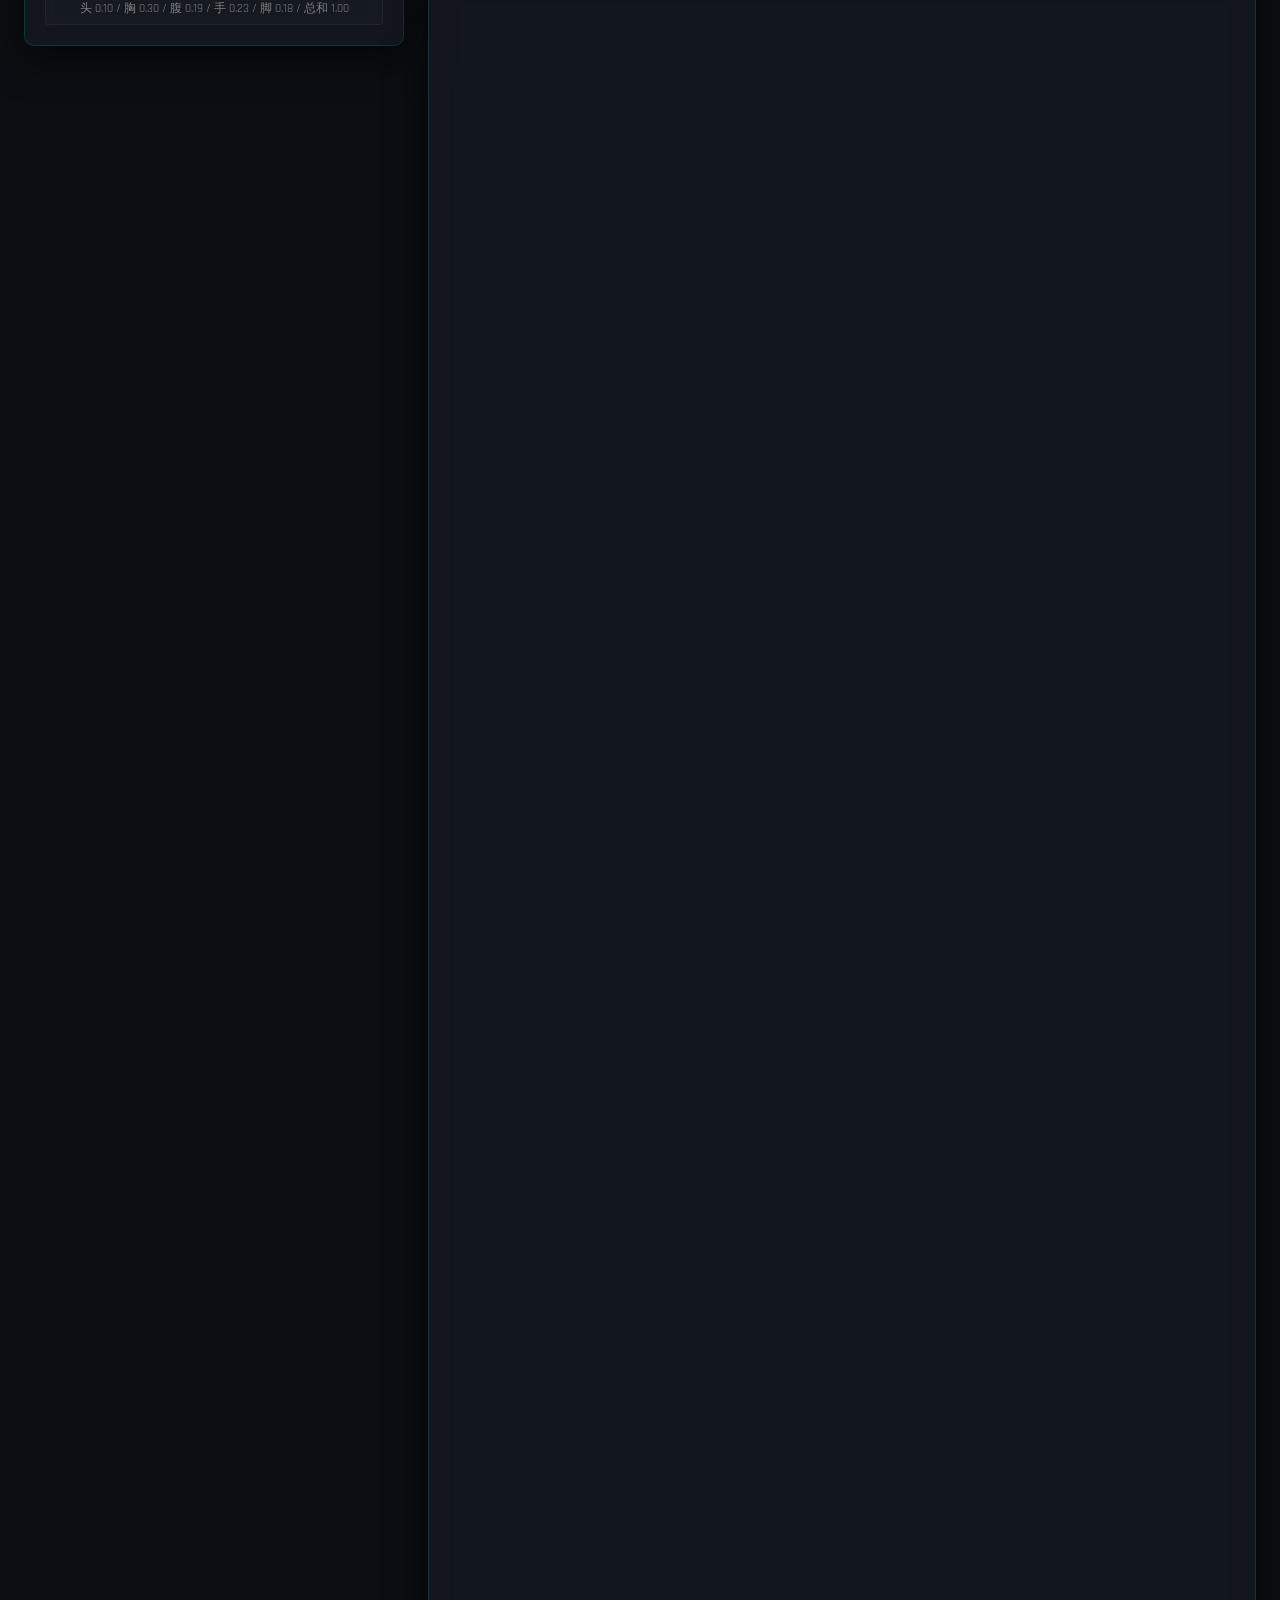
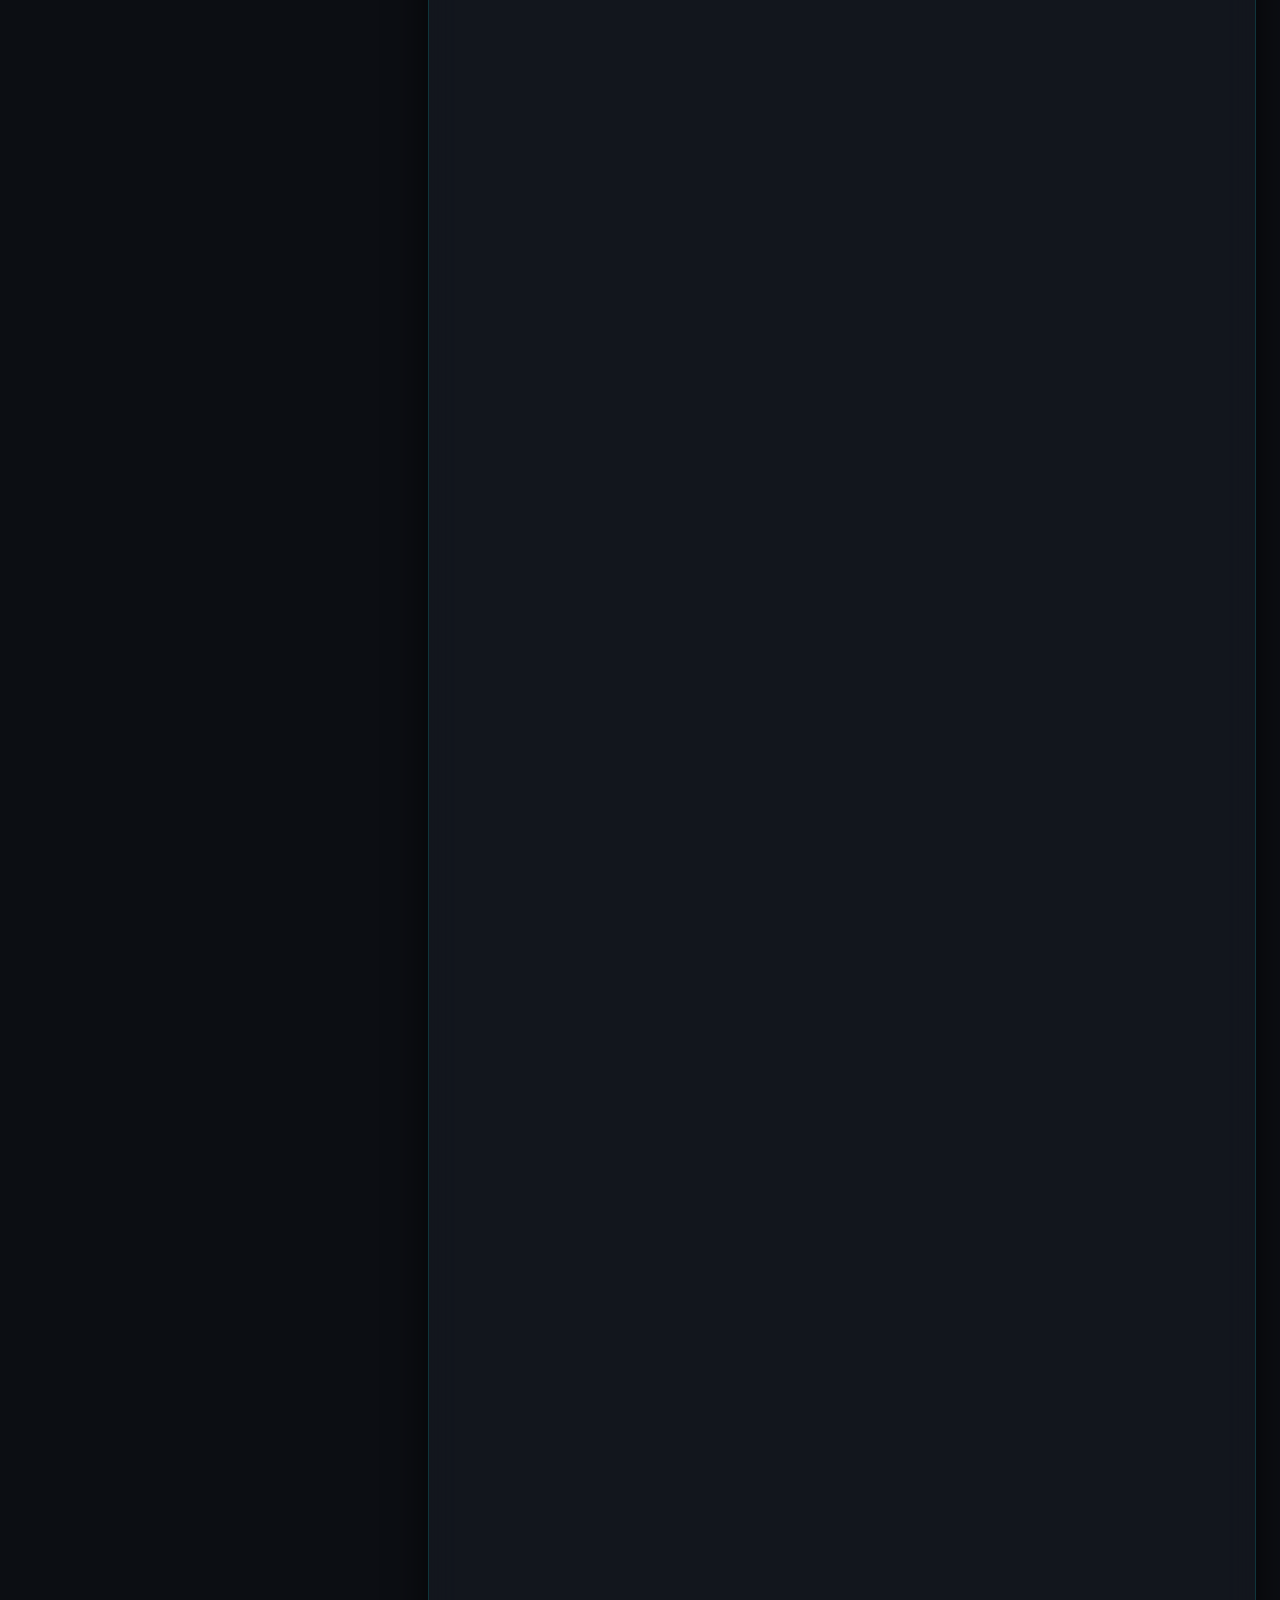
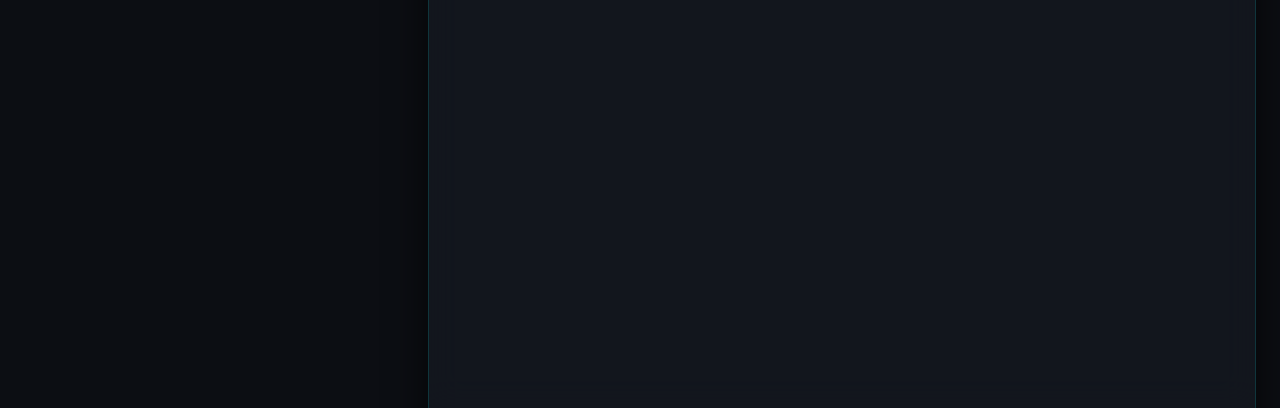
==== commit 96d30d16: "Update S11 weapon data and guard simulation boundaries" ====
--- a/index_optimized.html
+++ b/index_optimized.html
@@ -42,8 +42,8 @@
         <div class="title-text-group">
           <div class="title-brand-row">
             <span class="brand-beacon">烽火地带</span>
-            <span class="brand-season">S10</span>
-            <button id="changelogOpenBtn" class="changelog-trigger" type="button" aria-label="查看S10更新日志" title="查看S10更新日志">
+            <span class="brand-season">S11</span>
+            <button id="changelogOpenBtn" class="changelog-trigger" type="button" aria-label="查看S11更新日志" title="查看S11更新日志">
               <span aria-hidden="true">i</span>
             </button>
             <button id="mechanismOpenBtn" class="changelog-trigger mechanism-trigger" type="button" aria-label="查看射程与初速机制说明" title="查看射程与初速机制说明">
@@ -476,7 +476,7 @@
                   <th>护甲伤害</th>
                   <th>部位倍率</th>
                   <th>枪管配件</th>
-                  <th>枪机配件</th>
+                  <th>枪机 / 枪身套件</th>
                   <th>枪口配件</th>
                   <th>子弹型号</th>
                   <th>自定义命中率</th>
@@ -507,54 +507,40 @@
     <div class="weapon-detail-backdrop" data-close="changelog-modal"></div>
     <div class="weapon-detail-dialog changelog-dialog" role="dialog" aria-modal="true" aria-labelledby="changelogTitle">
       <div class="modal-cyber-header">
-        <span class="modal-tag">S10 PATCH NOTES</span>
+        <span class="modal-tag">S11 PATCH NOTES</span>
         <button id="changelogCloseBtn" class="weapon-detail-close" type="button" aria-label="关闭">×</button>
       </div>
       <div class="changelog-content">
         <div class="changelog-heading">
-          <h3 id="changelogTitle">S10 数据更新日志</h3>
-          <p>本次更新以当前录入和靶场可确认数据为准，未确认机制不进入计算。</p>
+          <h3 id="changelogTitle">S11 数据更新日志</h3>
+          <p>已同步 S11 可确认的伤害、射速与射程数据；未知机制暂不进入计算。</p>
         </div>
 
         <section class="changelog-section">
-          <h4>武器数据同步</h4>
+          <h4>新增枪械与配件</h4>
           <ul>
-            <li><strong>M7</strong>：同步 S10 基础数据，37 肉伤 / 40 甲伤，649 RPM，基础射程 50 / 85m；堤风超长枪管提供 +2 肉伤 / +2 甲伤。</li>
-            <li><strong>AS Val</strong>：同步 S10 平衡调整，基础伤害 29 → 28，护甲伤害 48 → 44，基础初速确认 300m/s。</li>
-            <li><strong>AK-12</strong>：基础四肢伤害倍率 0.4 → 0.45。</li>
-            <li><strong>MK4</strong>：同步季中调整；击剑手枪管甲伤 30 → 35，深空镀铬枪管击发伤害 32 → 34、甲伤 27 → 30。腰射属性变动不参与当前 TTK 结算。</li>
-            <li><strong>SCAR-H</strong>：同步季中调整，四肢伤害倍率 0.4 → 0.5。</li>
+            <li><strong>MDR</strong>：41 肉伤 / 43 甲伤，650 RPM，630m/s；加入渗透者短枪管、对峙者长枪管。</li>
+            <li><strong>汤姆逊</strong>：34 肉伤 / 36 甲伤，900 RPM，500m/s；加入两款枪管，先进枪身系统提升至 37 肉伤 / 37 甲伤。</li>
+            <li><strong>M700</strong>：补入基础枪与枪管；可选择 HVK旋风枪身系统，以及枪身系统 + 强化导气组合。组合按 0.14285 秒间隔、腹部 0.5 / 四肢 0.25 计算。</li>
+            <li><strong>93R</strong>：补入基础三连发与枪管；HVK鼬鼠冲锋枪套件切换全自动并提高射程，同时替换普通枪管和枪口。套件在“枪机 / 枪身套件”列选择。</li>
+            <li><strong>M700 枪管复核</strong>：一体消音管按射击间隔 ×0.85、平流层长枪管按间隔 ×1.15 计算，已修正此前射速倍率方向。</li>
           </ul>
         </section>
-
         <section class="changelog-section">
-          <h4>ASh-12 枪管</h4>
+          <h4>弹药与平衡调整</h4>
           <ul>
-            <li><strong>HVK双发套件</strong>：新增双弹丸机制，每次击发按 2 枚弹丸结算；套件本身为 -14 肉伤、-10 甲伤、0.8 射速系数。</li>
+            <li><strong>MP7</strong>：新增 4.6×30mm CT、FMJ ST、AP ST；CT 四肢伤害 ×1.85、射速 ×0.85；ST 头胸 ×1.25、腹部和四肢 ×0.9。</li>
+            <li><strong>.45 ACP Super</strong>：沿用 ACP SUPER 选项，对6级甲的甲伤系数修正为 1.1。</li>
+            <li><strong>K437 长矛手长枪管</strong>：射程 / 初速加成 +50%，甲伤 35。</li>
           </ul>
         </section>
-
-        <section class="changelog-section">
-          <h4>新增武器</h4>
+        <section class="changelog-section changelog-muted">
+          <h4>已核对，暂不计入</h4>
           <ul>
-            <li><strong>RM277</strong>：41 肉伤 / 42 甲伤，550 RPM，650m/s 初速，基础射程 55 / 90m；鲸鲨枪管 1.3 射程系数，重型一体枪管 1.18 射程系数，专属 RM277断流消音器按轻语同级加成录入。</li>
-            <li><strong>SVCH</strong>：47 肉伤 / 46 甲伤，600 RPM，680m/s 初速，65m 衰减曲线；碳纤长枪管解锁全自动，镀铬爆发枪机按第 2-4 发射击间隔 700 RPM、第 5 发起回落 600 RPM 计算，并设为默认装配。</li>
-          </ul>
-        </section>
-
-        <section class="changelog-section">
-          <h4>子弹更新</h4>
-          <ul>
-            <li><strong>6.8×51mm AP（金弹）</strong>：加入 6.8 枪族可选弹药；同时补入 6.8×51mm PLY-I / PLY-II / PLY-III 的护甲系数与穿透档位。</li>
-            <li><strong>修脚四级弹药</strong>：新增 9×19mm CT 与 .45 ACP CT 的四肢增伤机制，9×19mm CT 四肢倍率 ×1.75，.45 ACP CT 四肢倍率 ×1.6。</li>
-          </ul>
-        </section>
-
-        <section class="changelog-section changelog-muted">
-          <h4>暂未加入</h4>
-          <ul>
-            <li>腾龙 5.8 新子弹当前未发现数值改动，本次不单独加入。</li>
-            <li>9×39mm PAB 系列由于靶场暂时无法稳定测试每次命中的易伤增量，机制未确认前不加入计算。</li>
+            <li><strong>QJB201 HVK风怒供弹套件</strong>：持续开火增速曲线尚未确认，暂不提供计算选项。</li>
+            <li><strong>12 Gauge DART</strong>：缺少霰弹枪与流血 / 运动伤害模型，暂不提供计算选项。</li>
+            <li><strong>APX瞄具、M14 / M82操控调整、移动端M250后坐力、狙击枪移动散布</strong>：不直接改变当前固定命中率模型中的伤害与射速。</li>
+            <li>新数值采用官方公告与公开数据交叉核对，尚未独立靶场验证。<a href="./docs/S11-data.md" target="_blank" rel="noopener noreferrer">查看详细来源与待补清单</a></li>
           </ul>
         </section>
       </div>
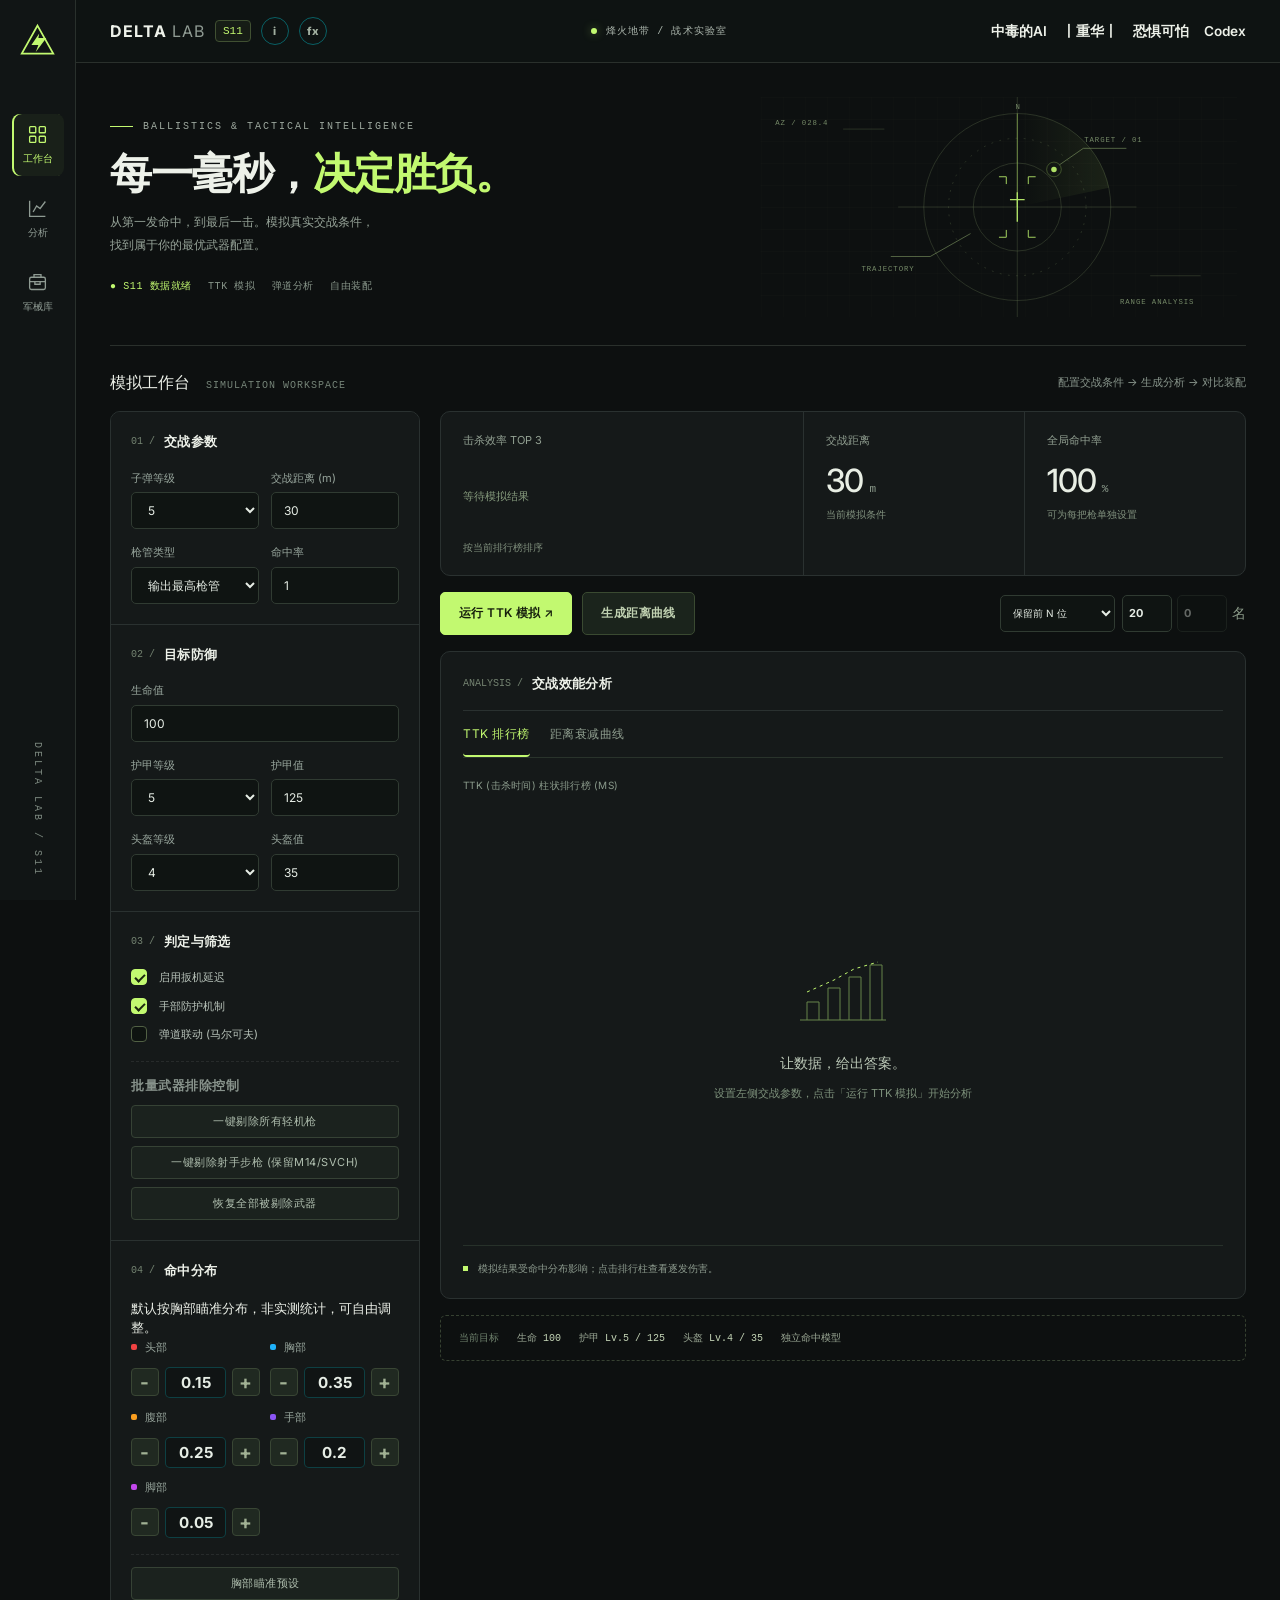
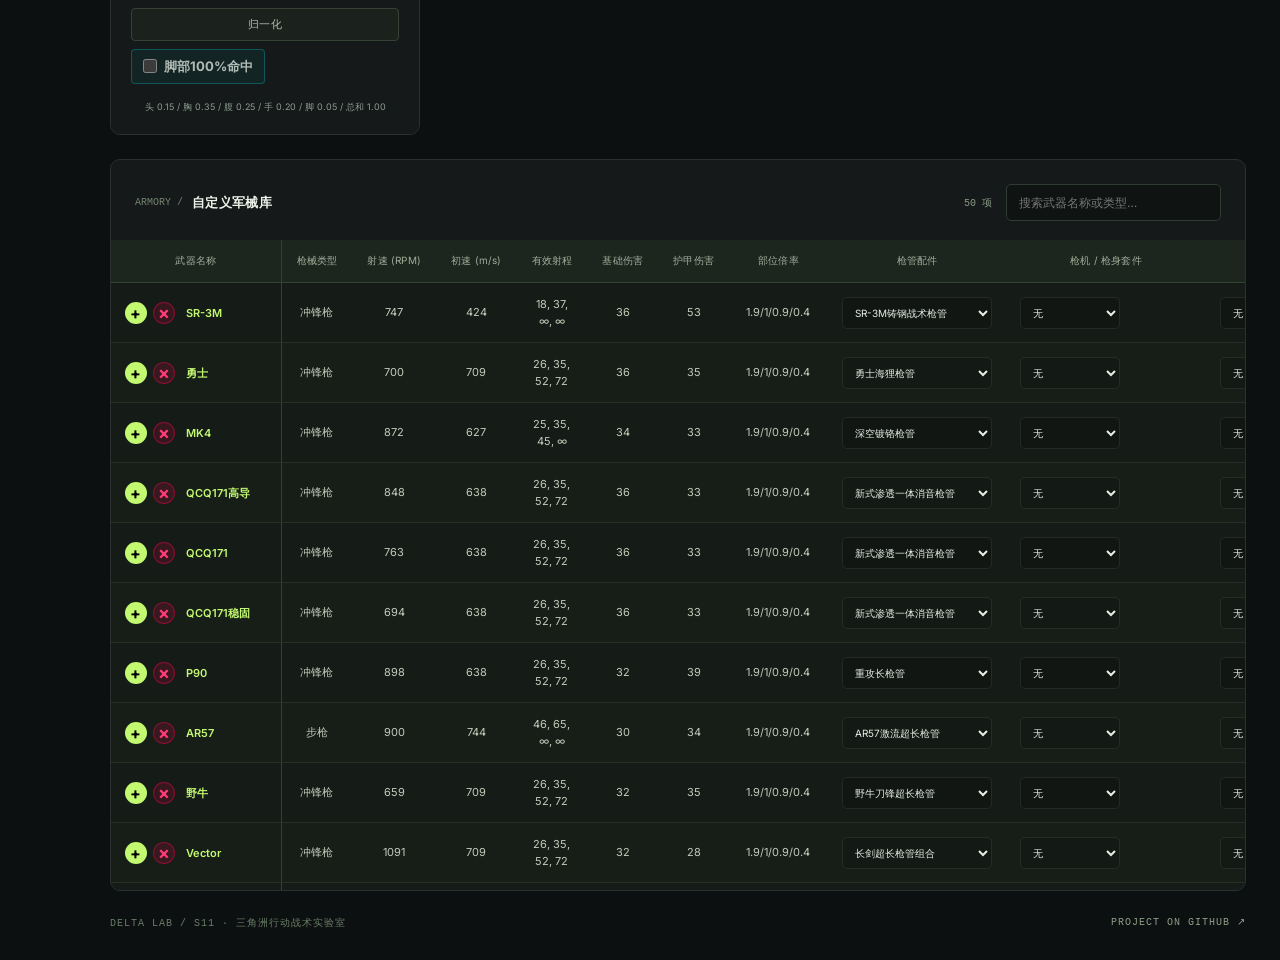
==== commit 97b8af7b: "Redesign S11 workspace, audit ranges, and update hit presets" ====
--- a/index_optimized.html
+++ b/index_optimized.html
@@ -4,7 +4,7 @@
 <head>
   <meta charset="UTF-8">
   <meta name="viewport" content="width=device-width, initial-scale=1.0">
-  <title>三角洲 TTK计算中心 - 战术装配模拟器</title>
+  <title>DELTA LAB · 三角洲 S11 战术实验室</title>
   <link rel="preconnect" href="https://fonts.googleapis.com">
   <link rel="preconnect" href="https://fonts.gstatic.com" crossorigin>
   <link rel="preload" as="style" href="https://fonts.googleapis.com/css2?family=Inter:wght@300;400;500;600;700&family=Rajdhani:wght@500;600;700&display=swap">
@@ -13,12 +13,20 @@
     <link rel="stylesheet" href="https://fonts.googleapis.com/css2?family=Inter:wght@300;400;500;600;700&family=Rajdhani:wght@500;600;700&display=swap">
   </noscript>
   <link rel="stylesheet" href="./styles_optimized.css">
+  <link rel="stylesheet" href="./ui-lab.css">
+  <script src="./ui-lab.js" defer></script>
   <script src="./assets/libs/chart.umd.min.js" defer></script>
   <script src="./assets/libs/chartjs-plugin-datalabels.min.js" defer></script>
 </head>
 
 <body>
-  <div class="cyber-scanlines"></div>
+  <nav class="lab-rail" aria-label="工作台导航">
+    <svg class="lab-symbol" viewBox="0 0 40 40" fill="none" aria-hidden="true"><path d="M20 3 38 35H2L20 3Z" stroke="currentColor" stroke-width="2"/><path d="m22 12-9 13h8l-3 8 12-16h-9l1-5Z" fill="currentColor"/></svg>
+    <a class="rail-link active" href="#workbench" aria-label="模拟工作台"><svg viewBox="0 0 24 24"><rect x="3" y="3" width="7" height="7" rx="1"/><rect x="14" y="3" width="7" height="7" rx="1"/><rect x="3" y="14" width="7" height="7" rx="1"/><rect x="14" y="14" width="7" height="7" rx="1"/></svg><span>工作台</span></a>
+    <a class="rail-link" href="#visualization-card" aria-label="分析结果"><svg viewBox="0 0 24 24"><path d="M3 3v18h18M7 16l4-7 4 3 6-8"/></svg><span>分析</span></a>
+    <a class="rail-link" href="#armory-card" aria-label="枪械军械库"><svg viewBox="0 0 24 24"><rect x="3" y="6" width="18" height="14" rx="2"/><path d="M8 6V3h8v3M3 11h18M9 11v3h6v-3"/></svg><span>军械库</span></a>
+    <span class="rail-bottom">DELTA LAB / S11</span>
+  </nav>
   
   <header class="app-header">
     <div class="header-main">
@@ -27,8 +35,8 @@
           <svg class="delta-logo-svg" viewBox="0 0 100 100" width="46" height="46">
             <defs>
               <linearGradient id="logoGrad" x1="0%" y1="0%" x2="100%" y2="100%">
-                <stop offset="0%" stop-color="#00f0ff" />
-                <stop offset="100%" stop-color="#00ffb7" />
+                <stop offset="0%" stop-color="#c2f970" />
+                <stop offset="100%" stop-color="#d7fca4" />
               </linearGradient>
               <filter id="logoGlow" x="-20%" y="-20%" width="140%" height="140%">
                 <feGaussianBlur stdDeviation="3" result="blur" />
@@ -41,7 +49,7 @@
         </div>
         <div class="title-text-group">
           <div class="title-brand-row">
-            <span class="brand-beacon">烽火地带</span>
+            <span class="brand-beacon">DELTA <span style="font-weight:400;color:#8f9b93">LAB</span></span>
             <span class="brand-season">S11</span>
             <button id="changelogOpenBtn" class="changelog-trigger" type="button" aria-label="查看S11更新日志" title="查看S11更新日志">
               <span aria-hidden="true">i</span>
@@ -57,6 +65,7 @@
         </div>
       </div>
       
+      <div class="lab-status"><i></i> 烽火地带 / 战术实验室</div>
       <div class="version-info">
         <span class="author">
           <a href="https://space.bilibili.com/15094121" target="_blank" title="访问UP主B站页面">
@@ -85,18 +94,40 @@
             <span class="author-name">恐惧可怕</span>
           </a>
         </span>
+        <span class="author"><span class="author-name">Codex</span></span>
       </div>
     </div>
   </header>
   
+<div class="lab-content">
+  <section class="lab-hero" aria-labelledby="lab-title">
+    <div>
+      <div class="lab-eyebrow">BALLISTICS &amp; TACTICAL INTELLIGENCE</div>
+      <h1 id="lab-title">每一毫秒，<em>决定胜负。</em></h1>
+      <p>从第一发命中，到最后一击。模拟真实交战条件，<br>找到属于你的最优武器配置。</p>
+      <div class="hero-tags"><span>● S11 数据就绪</span><span>TTK 模拟</span><span>弹道分析</span><span>自由装配</span></div>
+    </div>
+    <svg class="lab-scope" viewBox="0 0 520 240" fill="none" aria-hidden="true">
+      <defs><pattern id="scopeGrid" width="24" height="24" patternUnits="userSpaceOnUse"><path d="M24 0H0V24" stroke="#667b59" stroke-opacity=".15" stroke-width=".5"/></pattern><linearGradient id="scopeFade"><stop stop-color="#c2f970" stop-opacity="0"/><stop offset="1" stop-color="#c2f970" stop-opacity=".09"/></linearGradient></defs>
+      <rect width="520" height="240" fill="url(#scopeGrid)"/>
+      <g stroke="#72865d" stroke-opacity=".35"><circle cx="280" cy="120" r="102"/><circle cx="280" cy="120" r="75" stroke-dasharray="2 7"/><circle cx="280" cy="120" r="48"/><path d="M150 120h260M280 0v240M90 35h45M425 195h55"/></g>
+      <g class="scope-sweep"><path d="M280 120 380 99A102 102 0 0 0 280 18Z" fill="url(#scopeFade)"/><path d="M280 120V18" stroke="#c2f970" stroke-opacity=".6"/></g>
+      <path d="M268 95v-8h-8m32 8v-8h8m-32 58v8h-8m32-8v8h8" stroke="#c2f970"/>
+      <path d="M272 112h16m-8-8v32" stroke="#c2f970" stroke-width="1.5"/>
+      <circle cx="320" cy="79" r="3" fill="#c2f970"/><circle cx="320" cy="79" r="8" stroke="#c2f970" stroke-opacity=".3"/>
+      <path d="m326 74 26-18h47M229 149l-44 25h-43" stroke="#849e67" stroke-width=".7"/>
+      <g fill="#809771" font-family="monospace" font-size="8" letter-spacing="1"><text x="353" y="49">TARGET / 01</text><text x="110" y="190">TRAJECTORY</text><text x="16" y="30">AZ / 028.4</text><text x="392" y="226">RANGE ANALYSIS</text><text x="278" y="13">N</text></g>
+    </svg>
+  </section>
+  <div class="lab-section-bar" id="workbench"><h2>模拟工作台 <span>SIMULATION WORKSPACE</span></h2><p>配置交战条件 → 生成分析 → 对比装配</p></div>
   <main class="dashboard-grid">
     <!-- Left Column: Config Panel -->
     <section class="config-sidebar">
       <!-- Card 1: 武器基本参数 -->
       <div class="tactical-card" id="combat-params-card">
         <div class="card-header">
-          <div class="card-tag">PANEL 01</div>
-          <h3 class="card-title"><span class="icon">⚡</span> 武器基础参数</h3>
+          <div class="card-tag">01 /</div>
+          <h3 class="card-title"><span class="icon">⚡</span> 交战参数</h3>
         </div>
         <div class="card-body">
           <div class="control-row">
@@ -125,7 +156,7 @@
             </div>
             <div class="control-item">
               <label for="hitRate">命中率</label>
-              <input type="number" id="hitRate" value="0.85" min="0" max="1" step="0.01">
+              <input type="number" id="hitRate" value="1" min="0" max="1" step="0.01">
             </div>
           </div>
         </div>
@@ -134,8 +165,8 @@
       <!-- Card 2: 目标防御属性 -->
       <div class="tactical-card" id="defense-params-card">
         <div class="card-header">
-          <div class="card-tag">PANEL 02</div>
-          <h3 class="card-title"><span class="icon">🛡️</span> 目标防御属性</h3>
+          <div class="card-tag">02 /</div>
+          <h3 class="card-title"><span class="icon">🛡️</span> 目标防御</h3>
         </div>
         <div class="card-body">
           <div class="control-row">
@@ -184,8 +215,8 @@
       <!-- Card 3: 伤害机制与开关 -->
       <div class="tactical-card" id="mechanism-params-card">
         <div class="card-header">
-          <div class="card-tag">PANEL 03</div>
-          <h3 class="card-title"><span class="icon">⚙️</span> 伤害判定开关</h3>
+          <div class="card-tag">03 /</div>
+          <h3 class="card-title"><span class="icon">⚙️</span> 判定与筛选</h3>
         </div>
         <div class="card-body">
           <div class="checkbox-grid">
@@ -220,17 +251,18 @@
       <!-- Card 4: 击中部位概率 -->
       <div class="tactical-card" id="hit-prob-card">
         <div class="card-header">
-          <div class="card-tag">PANEL 04</div>
-          <h3 class="card-title"><span class="icon">🎯</span> 击中部位概率模型</h3>
+          <div class="card-tag">04 /</div>
+          <h3 class="card-title"><span class="icon">🎯</span> 命中分布</h3>
         </div>
         <div class="card-body">
+          <p class="model-preset-note">默认按胸部瞄准分布，非实测统计，可自由调整。</p>
           <div class="prob-grid">
             <div class="prob-input-item">
               <span class="part-indicator head"></span>
               <label for="pHead">头部</label>
               <div class="prob-adjuster-wrap">
                 <button type="button" class="btn-prob-adj" onclick="adjustProbability('pHead', -0.03, event)">-</button>
-                <input type="number" id="pHead" value="0.10" step="0.01" min="0">
+                <input type="number" id="pHead" value="0.15" step="0.01" min="0">
                 <button type="button" class="btn-prob-adj" onclick="adjustProbability('pHead', 0.03, event)">+</button>
               </div>
             </div>
@@ -239,7 +271,7 @@
               <label for="pChest">胸部</label>
               <div class="prob-adjuster-wrap">
                 <button type="button" class="btn-prob-adj" onclick="adjustProbability('pChest', -0.03, event)">-</button>
-                <input type="number" id="pChest" value="0.30" step="0.01" min="0">
+                <input type="number" id="pChest" value="0.35" step="0.01" min="0">
                 <button type="button" class="btn-prob-adj" onclick="adjustProbability('pChest', 0.03, event)">+</button>
               </div>
             </div>
@@ -248,7 +280,7 @@
               <label for="pStomach">腹部</label>
               <div class="prob-adjuster-wrap">
                 <button type="button" class="btn-prob-adj" onclick="adjustProbability('pStomach', -0.03, event)">-</button>
-                <input type="number" id="pStomach" value="0.19" step="0.01" min="0">
+                <input type="number" id="pStomach" value="0.25" step="0.01" min="0">
                 <button type="button" class="btn-prob-adj" onclick="adjustProbability('pStomach', 0.03, event)">+</button>
               </div>
             </div>
@@ -257,7 +289,7 @@
               <label for="pArms">手部</label>
               <div class="prob-adjuster-wrap">
                 <button type="button" class="btn-prob-adj" onclick="adjustProbability('pArms', -0.03, event)">-</button>
-                <input type="number" id="pArms" value="0.23" step="0.01" min="0">
+                <input type="number" id="pArms" value="0.20" step="0.01" min="0">
                 <button type="button" class="btn-prob-adj" onclick="adjustProbability('pArms', 0.03, event)">+</button>
               </div>
             </div>
@@ -266,21 +298,21 @@
               <label for="pLegs">脚部</label>
               <div class="prob-adjuster-wrap">
                 <button type="button" class="btn-prob-adj" onclick="adjustProbability('pLegs', -0.03, event)">-</button>
-                <input type="number" id="pLegs" value="0.18" step="0.01" min="0">
+                <input type="number" id="pLegs" value="0.05" step="0.01" min="0">
                 <button type="button" class="btn-prob-adj" onclick="adjustProbability('pLegs', 0.03, event)">+</button>
               </div>
             </div>
           </div>
           <div class="prob-actions-bar">
             <div class="prob-action-row">
-              <button id="avgHitProbBtn" type="button" class="btn-tech">平均击中概率模型</button>
+              <button id="avgHitProbBtn" type="button" class="btn-tech">胸部瞄准预设</button>
               <button id="normalizeHitProbBtn" type="button" class="btn-tech">归一化</button>
               <label class="prob-toggle-box">
                 <input type="checkbox" id="onlyLegs100">
                 <span>脚部100%命中</span>
               </label>
             </div>
-            <div class="prob-hint-tag">头 0.10 / 胸 0.30 / 腹 0.19 / 手 0.23 / 脚 0.18</div>
+            <div class="prob-hint-tag">头 0.15 / 胸 0.35 / 腹 0.25 / 手 0.20 / 脚 0.05</div>
           </div>
         </div>
       </div>
@@ -288,10 +320,11 @@
       <!-- Card 5: 马尔可夫转移矩阵 -->
       <div class="tactical-card" id="markov-matrix-group" style="display: none;">
         <div class="card-header">
-          <div class="card-tag">PANEL 05</div>
+          <div class="card-tag">05 /</div>
           <h3 class="card-title"><span class="icon">🔄</span> 马尔可夫状态转移矩阵</h3>
         </div>
         <div class="card-body">
+          <p class="model-preset-note">默认各行胸部概率均为 35%，其他部位保留适度连续性。首发由全局命中率控制，后续打空由矩阵控制；默认打空为 0。</p>
           <div class="matrix-table-wrap">
             <table class="matrix-table">
               <thead>
@@ -308,56 +341,56 @@
               <tbody>
                 <tr>
                   <td class="row-label">头部 (head)</td>
-                  <td><input type="number" id="m_head_head" value="0.15" step="0.01" min="0" max="1"></td>
-                  <td><input type="number" id="m_head_chest" value="0.10" step="0.01" min="0" max="1"></td>
-                  <td><input type="number" id="m_head_stomach" value="0.05" step="0.01" min="0" max="1"></td>
-                  <td><input type="number" id="m_head_arms" value="0.05" step="0.01" min="0" max="1"></td>
-                  <td><input type="number" id="m_head_legs" value="0.01" step="0.01" min="0" max="1"></td>
-                  <td><input type="number" id="m_head_miss" value="0.64" step="0.01" min="0" max="1"></td>
+                  <td><input type="number" id="m_head_head" value="0.25" step="0.01" min="0" max="1"></td>
+                  <td><input type="number" id="m_head_chest" value="0.35" step="0.01" min="0" max="1"></td>
+                  <td><input type="number" id="m_head_stomach" value="0.20" step="0.01" min="0" max="1"></td>
+                  <td><input type="number" id="m_head_arms" value="0.16" step="0.01" min="0" max="1"></td>
+                  <td><input type="number" id="m_head_legs" value="0.04" step="0.01" min="0" max="1"></td>
+                  <td><input type="number" id="m_head_miss" value="0.00" step="0.01" min="0" max="1"></td>
                 </tr>
                 <tr>
                   <td class="row-label">胸部 (chest)</td>
-                  <td><input type="number" id="m_chest_head" value="0.30" step="0.01" min="0" max="1"></td>
-                  <td><input type="number" id="m_chest_chest" value="0.40" step="0.01" min="0" max="1"></td>
-                  <td><input type="number" id="m_chest_stomach" value="0.10" step="0.01" min="0" max="1"></td>
-                  <td><input type="number" id="m_chest_arms" value="0.10" step="0.01" min="0" max="1"></td>
-                  <td><input type="number" id="m_chest_legs" value="0.02" step="0.01" min="0" max="1"></td>
-                  <td><input type="number" id="m_chest_miss" value="0.08" step="0.01" min="0" max="1"></td>
+                  <td><input type="number" id="m_chest_head" value="0.15" step="0.01" min="0" max="1"></td>
+                  <td><input type="number" id="m_chest_chest" value="0.35" step="0.01" min="0" max="1"></td>
+                  <td><input type="number" id="m_chest_stomach" value="0.25" step="0.01" min="0" max="1"></td>
+                  <td><input type="number" id="m_chest_arms" value="0.20" step="0.01" min="0" max="1"></td>
+                  <td><input type="number" id="m_chest_legs" value="0.05" step="0.01" min="0" max="1"></td>
+                  <td><input type="number" id="m_chest_miss" value="0.00" step="0.01" min="0" max="1"></td>
                 </tr>
                 <tr>
                   <td class="row-label">腹部 (stomach)</td>
-                  <td><input type="number" id="m_stomach_head" value="0.05" step="0.01" min="0" max="1"></td>
-                  <td><input type="number" id="m_stomach_chest" value="0.55" step="0.01" min="0" max="1"></td>
-                  <td><input type="number" id="m_stomach_stomach" value="0.20" step="0.01" min="0" max="1"></td>
-                  <td><input type="number" id="m_stomach_arms" value="0.10" step="0.01" min="0" max="1"></td>
-                  <td><input type="number" id="m_stomach_legs" value="0.05" step="0.01" min="0" max="1"></td>
-                  <td><input type="number" id="m_stomach_miss" value="0.05" step="0.01" min="0" max="1"></td>
+                  <td><input type="number" id="m_stomach_head" value="0.12" step="0.01" min="0" max="1"></td>
+                  <td><input type="number" id="m_stomach_chest" value="0.35" step="0.01" min="0" max="1"></td>
+                  <td><input type="number" id="m_stomach_stomach" value="0.33" step="0.01" min="0" max="1"></td>
+                  <td><input type="number" id="m_stomach_arms" value="0.16" step="0.01" min="0" max="1"></td>
+                  <td><input type="number" id="m_stomach_legs" value="0.04" step="0.01" min="0" max="1"></td>
+                  <td><input type="number" id="m_stomach_miss" value="0.00" step="0.01" min="0" max="1"></td>
                 </tr>
                 <tr>
                   <td class="row-label">手部 (arms)</td>
-                  <td><input type="number" id="m_arms_head" value="0.05" step="0.01" min="0" max="1"></td>
-                  <td><input type="number" id="m_arms_chest" value="0.40" step="0.01" min="0" max="1"></td>
-                  <td><input type="number" id="m_arms_stomach" value="0.15" step="0.01" min="0" max="1"></td>
-                  <td><input type="number" id="m_arms_arms" value="0.30" step="0.01" min="0" max="1"></td>
-                  <td><input type="number" id="m_arms_legs" value="0.05" step="0.01" min="0" max="1"></td>
-                  <td><input type="number" id="m_arms_miss" value="0.05" step="0.01" min="0" max="1"></td>
+                  <td><input type="number" id="m_arms_head" value="0.12" step="0.01" min="0" max="1"></td>
+                  <td><input type="number" id="m_arms_chest" value="0.35" step="0.01" min="0" max="1"></td>
+                  <td><input type="number" id="m_arms_stomach" value="0.20" step="0.01" min="0" max="1"></td>
+                  <td><input type="number" id="m_arms_arms" value="0.29" step="0.01" min="0" max="1"></td>
+                  <td><input type="number" id="m_arms_legs" value="0.04" step="0.01" min="0" max="1"></td>
+                  <td><input type="number" id="m_arms_miss" value="0.00" step="0.01" min="0" max="1"></td>
                 </tr>
                 <tr>
                   <td class="row-label">脚部 (legs)</td>
-                  <td><input type="number" id="m_legs_head" value="0.02" step="0.01" min="0" max="1"></td>
-                  <td><input type="number" id="m_legs_chest" value="0.20" step="0.01" min="0" max="1"></td>
-                  <td><input type="number" id="m_legs_stomach" value="0.40" step="0.01" min="0" max="1"></td>
-                  <td><input type="number" id="m_legs_arms" value="0.08" step="0.01" min="0" max="1"></td>
-                  <td><input type="number" id="m_legs_legs" value="0.20" step="0.01" min="0" max="1"></td>
-                  <td><input type="number" id="m_legs_miss" value="0.10" step="0.01" min="0" max="1"></td>
+                  <td><input type="number" id="m_legs_head" value="0.12" step="0.01" min="0" max="1"></td>
+                  <td><input type="number" id="m_legs_chest" value="0.35" step="0.01" min="0" max="1"></td>
+                  <td><input type="number" id="m_legs_stomach" value="0.20" step="0.01" min="0" max="1"></td>
+                  <td><input type="number" id="m_legs_arms" value="0.16" step="0.01" min="0" max="1"></td>
+                  <td><input type="number" id="m_legs_legs" value="0.17" step="0.01" min="0" max="1"></td>
+                  <td><input type="number" id="m_legs_miss" value="0.00" step="0.01" min="0" max="1"></td>
                 </tr>
                 <tr>
                   <td class="row-label">打空 (miss)</td>
-                  <td><input type="number" id="m_miss_head" value="0.10" step="0.01" min="0" max="1"></td>
-                  <td><input type="number" id="m_miss_chest" value="0.30" step="0.01" min="0" max="1"></td>
-                  <td><input type="number" id="m_miss_stomach" value="0.19" step="0.01" min="0" max="1"></td>
-                  <td><input type="number" id="m_miss_arms" value="0.23" step="0.01" min="0" max="1"></td>
-                  <td><input type="number" id="m_miss_legs" value="0.18" step="0.01" min="0" max="1"></td>
+                  <td><input type="number" id="m_miss_head" value="0.15" step="0.01" min="0" max="1"></td>
+                  <td><input type="number" id="m_miss_chest" value="0.35" step="0.01" min="0" max="1"></td>
+                  <td><input type="number" id="m_miss_stomach" value="0.25" step="0.01" min="0" max="1"></td>
+                  <td><input type="number" id="m_miss_arms" value="0.20" step="0.01" min="0" max="1"></td>
+                  <td><input type="number" id="m_miss_legs" value="0.05" step="0.01" min="0" max="1"></td>
                   <td><input type="number" id="m_miss_miss" value="0.00" step="0.01" min="0" max="1"></td>
                 </tr>
               </tbody>
@@ -404,6 +437,11 @@
     
     <!-- Right Column: Visualizations & Table -->
     <section class="analytics-main">
+      <div class="lab-metrics" aria-live="polite">
+        <div class="lab-metric lab-top-three"><label>击杀效率 TOP 3</label><ol id="labTopWeapons" class="lab-top-weapons"><li class="lab-top-placeholder">等待模拟结果</li></ol><p id="labTopStatus">按当前排行榜排序</p></div>
+        <div class="lab-metric"><label>交战距离</label><strong id="labDistance">30</strong><small>m</small><p>当前模拟条件</p></div>
+        <div class="lab-metric"><label>全局命中率</label><strong id="labHitRate">100</strong><small>%</small><p>可为每把枪单独设置</p></div>
+      </div>
       <!-- Card: Action Control Center -->
       <div class="tactical-card" id="action-controls-card">
         <div class="card-header">
@@ -412,8 +450,8 @@
         </div>
         <div class="card-body action-flex-container">
           <div class="primary-buttons">
-            <button id="calcBtn" class="btn-tactical primary">生成 TTK 排行榜</button>
-            <button id="distChartBtn" class="btn-tactical secondary">生成 TTK 距离曲线</button>
+            <button id="calcBtn" class="btn-tactical primary">运行 TTK 模拟 ↗</button>
+            <button id="distChartBtn" class="btn-tactical secondary">生成距离曲线</button>
           </div>
           
           <div class="rank-filter-control">
@@ -436,33 +474,39 @@
       <!-- Card: Visualization Canvas -->
       <div class="tactical-card" id="visualization-card">
         <div class="card-header">
-          <div class="card-tag">DATAVIS 01</div>
-          <h3 class="card-title"><span class="icon">📈</span> 战术分析曲线</h3>
+          <div class="card-tag">ANALYSIS /</div>
+          <h3 class="card-title"><span class="icon">📈</span> 交战效能分析</h3>
         </div>
-        <div class="card-body chart-grid">
-          <div class="canvas-container ttk-chart-container">
+        <div class="chart-tabs" role="tablist" aria-label="分析图表">
+          <button class="chart-tab" id="labRankTab" role="tab" aria-selected="true" aria-controls="labRankPanel" type="button" data-chart="rank">TTK 排行榜</button>
+          <button class="chart-tab" id="labDistanceTab" role="tab" aria-selected="false" aria-controls="labDistancePanel" tabindex="-1" type="button" data-chart="distance">距离衰减曲线</button>
+        </div><div class="card-body chart-grid">
+          <div class="canvas-container ttk-chart-container" id="labRankPanel" role="tabpanel" aria-labelledby="labRankTab">
             <div class="canvas-header">TTK (击杀时间) 柱状排行榜 (ms)</div>
             <div class="canvas-wrapper ttk-canvas-wrapper">
-              <canvas id="ttkChart"></canvas>
+              <canvas id="ttkChart" role="img" aria-label="武器击杀时间排行榜"></canvas><div class="chart-empty" id="labEmpty-rank"><svg viewBox="0 0 100 70" fill="none" aria-hidden="true"><path d="M7 60h86M14 60V42h12v18M35 60V28h12v32M56 60V17h12v43M77 60V5h12v55" stroke="#66844b"/><path d="M14 32 41 20 61 9 85 2" stroke="#c2f970" stroke-dasharray="3 4"/></svg><strong>让数据，给出答案。</strong><p>设置左侧交战参数，点击「运行 TTK 模拟」开始分析</p></div>
             </div>
           </div>
           
-          <div class="canvas-container distance-chart-container">
+          <div class="canvas-container distance-chart-container" id="labDistancePanel" role="tabpanel" aria-labelledby="labDistanceTab" hidden>
             <div class="canvas-header">不同交战距离下的 TTK 衰减曲线 (ms)</div>
             <div class="canvas-wrapper distance-canvas-wrapper">
-              <canvas id="distanceChart"></canvas>
+              <canvas id="distanceChart" role="img" aria-label="交战距离与击杀时间曲线"></canvas><div class="chart-empty" id="labEmpty-distance"><svg viewBox="0 0 100 70" fill="none" aria-hidden="true"><path d="M7 60h86M14 60V42h12v18M35 60V28h12v32M56 60V17h12v43M77 60V5h12v55" stroke="#66844b"/><path d="M14 32 41 20 61 9 85 2" stroke="#c2f970" stroke-dasharray="3 4"/></svg><strong>看清每一段距离的优势。</strong><p>点击「生成距离曲线」，比较不同射程下的击杀时间</p></div>
             </div>
           </div>
-        </div>
+        </div><p class="lab-chart-note" id="labChartNote">模拟结果受命中分布影响；点击排行柱查看逐发伤害。</p>
       </div>
-      
+      <div class="lab-context"><span class="context-label">当前目标</span><span>生命 <b id="labHealth">100</b></span><span>护甲 <b id="labArmor">Lv.5 / 125</b></span><span>头盔 <b id="labHelmet">Lv.4 / 35</b></span><span id="labModel">独立命中模型</span></div>
+    </section>
+  </main>
       <!-- Card: Armory Table -->
       <div class="tactical-card" id="armory-card">
         <div class="card-header">
-          <div class="card-tag">DATABASE 01</div>
-          <h3 class="card-title"><span class="icon">⚙️</span> 枪械自定义装配军械库</h3>
+          <div class="card-tag">ARMORY /</div>
+          <h3 class="card-title"><span class="icon">⚙️</span> 自定义军械库</h3><div class="armory-tools"><span id="labWeaponCount"></span><input type="search" id="labWeaponSearch" placeholder="搜索武器名称或类型…" aria-label="搜索武器名称或类型"></div>
         </div>
         <div class="card-body">
+          <p class="armory-empty" id="labArmoryEmpty" hidden>没有找到匹配的武器，请更换关键词。</p>
           <div class="table-container-wrap">
             <table id="attachmentTable">
               <thead>
@@ -488,8 +532,9 @@
           </div>
         </div>
       </div>
-    </section>
-  </main>
+
+  <footer class="lab-footer"><span>DELTA LAB / S11 · 三角洲行动战术实验室</span><a href="https://github.com/PingWang98/-ttk-calculator" target="_blank" rel="noopener noreferrer">PROJECT ON GITHUB ↗</a></footer>
+  </div>
   
   <!-- Modal Dialog -->
   <div id="weaponDetailModal" class="weapon-detail-modal hidden">
@@ -650,7 +695,7 @@
                 const adjustScale = (scale) => {
                   if (!scale.grid) scale.grid = {};
                   scale.grid.color = 'rgba(255, 255, 255, 0.08)';
-                  scale.grid.borderColor = 'rgba(0, 240, 255, 0.2)';
+                  scale.grid.borderColor = 'rgba(194, 249, 112, 0.2)';
                   
                   if (!scale.ticks) scale.ticks = {};
                   scale.ticks.color = 'rgba(255, 255, 255, 0.6)';
@@ -679,9 +724,9 @@
                 // Tooltip styling
                 if (!config.options.plugins.tooltip) config.options.plugins.tooltip = {};
                 config.options.plugins.tooltip.backgroundColor = 'rgba(15, 23, 42, 0.95)';
-                config.options.plugins.tooltip.titleColor = '#00f0ff';
+                config.options.plugins.tooltip.titleColor = '#c2f970';
                 config.options.plugins.tooltip.bodyColor = '#ffffff';
-                config.options.plugins.tooltip.borderColor = 'rgba(0, 240, 255, 0.3)';
+                config.options.plugins.tooltip.borderColor = 'rgba(194, 249, 112, 0.3)';
                 config.options.plugins.tooltip.borderWidth = 1;
                 config.options.plugins.tooltip.titleFont = { family: 'Rajdhani, sans-serif', weight: 'bold' };
                 config.options.plugins.tooltip.bodyFont = { family: 'Inter, sans-serif' };
@@ -722,7 +767,7 @@
                 // ── Cyberpunk premium stacked-bar dataset colors ──
                 if (config.type === 'bar' && config.data && config.data.datasets) {
                   const cyberPalette = [
-                    { bg: 'rgba(0, 240, 255, 0.82)',   border: '#00f0ff' },   // 0: 极光青
+                    { bg: 'rgba(194, 249, 112, 0.82)',   border: '#c2f970' },   // 0: 极光青
                     { bg: 'rgba(139, 92, 246, 0.82)',  border: '#8b5cf6' },   // 1: 电致紫
                     { bg: 'rgba(249, 115, 22, 0.82)',  border: '#f97316' },   // 2: 赛博橙
                     { bg: 'rgba(59, 130, 246, 0.82)',  border: '#3b82f6' },   // 3: 数字蓝
@@ -1088,41 +1133,41 @@
           rankFilterMode: 'keepTop',
           keepTopCount: '20',
           trimBottomCount: '0',
-          m_head_head: '0.15',
-          m_head_chest: '0.10',
-          m_head_stomach: '0.05',
-          m_head_arms: '0.05',
-          m_head_legs: '0.01',
-          m_head_miss: '0.64',
-          m_chest_head: '0.30',
-          m_chest_chest: '0.40',
-          m_chest_stomach: '0.10',
-          m_chest_arms: '0.10',
-          m_chest_legs: '0.02',
-          m_chest_miss: '0.08',
-          m_stomach_head: '0.05',
-          m_stomach_chest: '0.55',
-          m_stomach_stomach: '0.20',
-          m_stomach_arms: '0.10',
-          m_stomach_legs: '0.05',
-          m_stomach_miss: '0.05',
-          m_arms_head: '0.05',
-          m_arms_chest: '0.40',
-          m_arms_stomach: '0.15',
-          m_arms_arms: '0.30',
-          m_arms_legs: '0.05',
-          m_arms_miss: '0.05',
-          m_legs_head: '0.02',
-          m_legs_chest: '0.20',
-          m_legs_stomach: '0.40',
-          m_legs_arms: '0.08',
-          m_legs_legs: '0.20',
-          m_legs_miss: '0.10',
-          m_miss_head: '0.10',
-          m_miss_chest: '0.30',
-          m_miss_stomach: '0.19',
-          m_miss_arms: '0.23',
-          m_miss_legs: '0.18',
+          m_head_head: '0.25',
+          m_head_chest: '0.35',
+          m_head_stomach: '0.20',
+          m_head_arms: '0.16',
+          m_head_legs: '0.04',
+          m_head_miss: '0.00',
+          m_chest_head: '0.15',
+          m_chest_chest: '0.35',
+          m_chest_stomach: '0.25',
+          m_chest_arms: '0.20',
+          m_chest_legs: '0.05',
+          m_chest_miss: '0.00',
+          m_stomach_head: '0.12',
+          m_stomach_chest: '0.35',
+          m_stomach_stomach: '0.33',
+          m_stomach_arms: '0.16',
+          m_stomach_legs: '0.04',
+          m_stomach_miss: '0.00',
+          m_arms_head: '0.12',
+          m_arms_chest: '0.35',
+          m_arms_stomach: '0.20',
+          m_arms_arms: '0.29',
+          m_arms_legs: '0.04',
+          m_arms_miss: '0.00',
+          m_legs_head: '0.12',
+          m_legs_chest: '0.35',
+          m_legs_stomach: '0.20',
+          m_legs_arms: '0.16',
+          m_legs_legs: '0.17',
+          m_legs_miss: '0.00',
+          m_miss_head: '0.15',
+          m_miss_chest: '0.35',
+          m_miss_stomach: '0.25',
+          m_miss_arms: '0.20',
+          m_miss_legs: '0.05',
           m_miss_miss: '0.00'
         };
 
@@ -1150,6 +1195,24 @@
     };
 
     window.applyDefaultConfigMigration();
+
+    // Apply the new hit preset once to both existing configuration stores.
+    try {
+      if (localStorage.getItem('deltaTtk_hitPresetVersion') !== '2026-09-08-chest-v3') {
+        const hitProb = {"head": 0.15, "chest": 0.35, "stomach": 0.25, "arms": 0.2, "legs": 0.05};
+        const markovMatrix = {"head": {"head": 0.25, "chest": 0.35, "stomach": 0.2, "arms": 0.16, "legs": 0.04, "miss": 0}, "chest": {"head": 0.15, "chest": 0.35, "stomach": 0.25, "arms": 0.2, "legs": 0.05, "miss": 0}, "stomach": {"head": 0.12, "chest": 0.35, "stomach": 0.33, "arms": 0.16, "legs": 0.04, "miss": 0}, "arms": {"head": 0.12, "chest": 0.35, "stomach": 0.2, "arms": 0.29, "legs": 0.04, "miss": 0}, "legs": {"head": 0.12, "chest": 0.35, "stomach": 0.2, "arms": 0.16, "legs": 0.17, "miss": 0}, "miss": {"head": 0.15, "chest": 0.35, "stomach": 0.25, "arms": 0.2, "legs": 0.05, "miss": 0}};
+        const inputs = JSON.parse(localStorage.getItem('deltaTtk_settings') || '{}');
+        inputs.hitRate = '1';
+        for (const [part,value] of Object.entries(hitProb)) inputs['p'+part[0].toUpperCase()+part.slice(1)] = String(value);
+        for (const [row,values] of Object.entries(markovMatrix)) for (const [col,value] of Object.entries(values)) inputs['m_'+row+'_'+col] = String(value);
+        const config = JSON.parse(localStorage.getItem('ttk_calculator_config') || '{}');
+        Object.assign(config, {hitRate:1,hitProb,markovMatrix});
+        localStorage.setItem('deltaTtk_settings', JSON.stringify(inputs));
+        localStorage.setItem('ttk_calculator_config', JSON.stringify(config));
+        localStorage.setItem('deltaTtk_hitPresetVersion','2026-09-08-chest-v3');
+      }
+    } catch (error) { console.error('Unable to update hit preset', error); }
+
 
     window.loadTtkValues = function() {
       try {
--- a/ui-lab.css
+++ b/ui-lab.css
@@ -0,0 +1,193 @@
+/* S11 / DELTA LAB — presentation layer; calculation rules live in bundle.js. */
+:root {
+  color-scheme: dark;
+  --bg-page: #0d1010;
+  --bg-card: #151919;
+  --bg-card-hover: #151919;
+  --color-cyan: #c2f970;
+  --color-cyan-glow: transparent;
+  --color-orange: #e2b778;
+  --border-cyan: #2a3130;
+  --border-cyan-active: #465442;
+  --color-text-primary: #edf1e9;
+  --color-text-secondary: #b1bbb5;
+  --color-text-muted: #87928b;
+  --font-header: 'Inter', 'Microsoft YaHei', sans-serif;
+  --font-body: 'Inter', 'Microsoft YaHei', sans-serif;
+  --shadow-cyber: none;
+}
+html { scroll-behavior: smooth; scroll-padding-top: 94px; }
+body { padding: 0 0 0 76px; font-size: 13px; background: #0d1010; }
+button, input, select, a { -webkit-tap-highlight-color: transparent; }
+button, a { touch-action: manipulation; }
+button:focus-visible, a:focus-visible, input:focus-visible, select:focus-visible, summary:focus-visible { outline: 2px solid #c2f970; outline-offset: 4px; }
+[hidden] { display: none !important; }
+.cyber-scanlines { display: none; }
+.lab-rail { position: fixed; inset: 0 auto 0 0; width: 76px; z-index: 60; background: #111515; border-right: 1px solid #29302c; display: flex; align-items: center; flex-direction: column; gap: 12px; padding: 23px 10px; }
+.lab-symbol { color: #c2f970; width: 35px; height: 35px; margin-bottom: 44px; }
+.rail-link { width: 52px; min-height: 62px; display: flex; flex-direction: column; align-items: center; justify-content: center; gap: 6px; border-radius: 8px; color: #8f9b93; text-decoration: none; font-size: 10px; transition: .2s; }
+.rail-link svg { width: 21px; height: 21px; fill: none; stroke: currentColor; stroke-width: 1.5; }
+.rail-link:hover, .rail-link.active { color: #c2f970; background: #c2f9700c; }
+.rail-link.active { box-shadow: inset 2px 0 #c2f970; }
+.rail-bottom { margin-top: auto; font: 10px monospace; color: #7c887f; writing-mode: vertical-rl; letter-spacing: 3px; }
+.app-header { position: sticky; top: 0; z-index: 50; margin: 0; padding: 17px 34px; border: 0; border-bottom: 1px solid #2a302c; border-radius: 0; background: #101413ee; backdrop-filter: blur(20px); box-shadow: none; }
+.header-main { gap: 12px; }
+.title-container { gap: 12px; }
+.logo-wrapper { display: none; }
+.title-text-group { gap: 0; }
+.title-brand-row { gap: 10px; }
+.brand-beacon { font: 700 16px var(--font-body); color: #edf1e9; text-shadow: none; letter-spacing: 1px; }
+.brand-season { font: 11px monospace; transform: none; border: 1px solid #405032; background: #c2f9700b; color: #c2f970; padding: 4px 7px; text-shadow: none; }
+.title-sub-row { display: none; }
+.changelog-trigger { width: 25px; height: 25px; font-size: 11px; background: transparent; box-shadow: none; border-color: #364137; color: #a0ae9f; }
+.version-info { gap: 15px; }
+.version-info .author a { padding: 0; background: none; border: 0; box-shadow: none; color: #a9b3ac; font-size: 11px; }
+.author-label, .author-icon-svg { display: none; }
+.lab-status { color: #aab5ac; display: flex; gap: 9px; align-items: center; font: 10px monospace; letter-spacing: 1.1px; }
+.lab-status i { height: 6px; width: 6px; border-radius: 50%; background: #c2f970; box-shadow: 0 0 10px #c2f97066; }
+.lab-content { max-width: 1640px; padding: 0 34px; margin: 0 auto; }
+.lab-hero { position: relative; overflow: hidden; display: grid; grid-template-columns: 1.3fr 1fr; align-items: center; min-height: 255px; padding: 34px 0 28px; border-bottom: 1px solid #2a302c; }
+.lab-eyebrow { display: flex; align-items: center; gap: 10px; font: 10px monospace; color: #9ea99f; letter-spacing: 2px; }
+.lab-eyebrow:before { content: ''; height: 1px; width: 23px; background: #c2f970; }
+.lab-hero h1 { margin: 17px 0 14px; font-size: clamp(29px, 3.25vw, 52px); letter-spacing: -1.5px; line-height: 1.16; font-weight: 600; }
+.lab-hero h1 em { color: #c2f970; font-style: normal; }
+.lab-hero p { color: #96a398; font-size: 12px; line-height: 1.9; max-width: 490px; }
+.hero-tags { display: flex; gap: 16px; margin-top: 22px; font: 10px monospace; color: #88968a; letter-spacing: .6px; }
+.hero-tags span:first-child { color: #c2f970; }
+.lab-scope { height: 220px; width: 100%; opacity: .9; }
+.scope-sweep { transform-origin: 280px 120px; animation: scope-rotate 24s linear infinite; }
+@keyframes scope-rotate { to { transform: rotate(360deg); } }
+.lab-section-bar { display: flex; align-items: center; justify-content: space-between; gap: 16px; padding: 24px 0 17px; }
+.lab-section-bar h2 { font-size: 16px; font-weight: 550; }
+.lab-section-bar h2 span { font: 10px monospace; color: #758478; margin-left: 12px; letter-spacing: 1px; }
+.lab-section-bar p { color: #88958b; font-size: 11px; }
+.dashboard-grid { grid-template-columns: 310px minmax(0, 1fr); gap: 20px; }
+.config-sidebar { gap: 0; background: #151919; border: 1px solid #2a3130; border-radius: 10px; overflow: hidden; }
+.analytics-main { gap: 16px; min-width: 0; }
+.tactical-card { background: #151919; border: 1px solid #2a3130; border-radius: 10px; box-shadow: none; backdrop-filter: none; padding: 21px; min-width: 0; }
+.tactical-card::before, .tactical-card::after { display: none; }
+.tactical-card:hover { border-color: #364038; box-shadow: none; }
+.config-sidebar .tactical-card { padding: 20px; border: 0; border-radius: 0; border-bottom: 1px solid #2a3130; }
+.config-sidebar .tactical-card:last-child { border-bottom: 0; }
+.tactical-card .card-header { justify-content: flex-start; gap: 9px; padding-bottom: 0; border: 0; margin-bottom: 18px; }
+.tactical-card .card-tag { background: none; border: 0; padding: 0; color: #748371; font: 10px monospace; letter-spacing: 0; }
+.tactical-card .card-title { font-size: 13px; font-weight: 600; letter-spacing: .3px; }
+.card-title .icon { display: none; }
+.control-row { gap: 12px; margin-bottom: 15px; }
+.control-item label, .prob-input-item label { color: #98a69d; font-size: 11px; font-weight: 400; }
+input[type=number], input[type=text], input[type=search], select { color: #e6ede5; background-color: #0f1412; border: 1px solid #303b32; border-radius: 5px; min-height: 37px; font-family: var(--font-body); font-size: 12px; box-shadow: none; }
+input:hover, select:hover { border-color: #5b6c50; }
+input:focus, select:focus { border-color: #a3ce66; box-shadow: 0 0 0 3px #c2f9700c; }
+input:disabled, select:disabled { opacity: .4; cursor: not-allowed; }
+input[type=checkbox] { accent-color: #c2f970; }
+.checkbox-label { font-size: 11px; color: #b8c3ba; }
+.checkbox-grid { gap: 12px; }
+.checkbox-checkmark { border-color: #516044; border-radius: 4px; background: #0e1310; }
+.checkbox-container input:checked ~ .checkbox-checkmark { background: #c2f970; box-shadow: none; border-color: #c2f970; }
+.checkbox-container input:checked ~ .checkbox-checkmark:after { border-color: #1b2610; }
+.bulk-exclude-section { margin-top: 18px; padding-top: 14px; }
+.section-title { font-size: 10px; color: #8b9a8d; }
+.btn-exclude, .btn-tech, .btn-matrix-quick, .btn-matrix-step { background: #1b221e; border: 1px solid #364235; color: #b0bfaf; border-radius: 4px; font: 11px var(--font-body); box-shadow: none; }
+.btn-exclude:hover, .btn-tech:hover { color: #c2f970; background: #263021; border-color: #61734c; box-shadow: none; transform: none; }
+.prob-grid { gap: 10px; }
+.prob-input-item { display: grid; grid-template-columns: 6px minmax(0, 1fr); align-items: center; gap: 7px 8px; min-width: 0; background: none; border: 0; padding: 0; }
+.prob-input-item .part-indicator { position: static; width: 6px; height: 6px; border-radius: 2px; box-shadow: none; }
+.prob-input-item label { padding-left: 0; line-height: 18px; }
+.prob-input-item .prob-adjuster-wrap { grid-column: 1 / -1; min-width: 0; }
+.prob-adjuster-wrap input { min-height: 31px; }
+.btn-prob-adj { background: #202921; color: #a1b194; border-color: #394634; }
+.prob-hint-tag { color: #8c9c8f; background: none; border: 0; font-size: 9px; padding: 8px 0 0; }
+.lab-metrics { display: grid; grid-template-columns: 1.1fr 1fr 1fr; border: 1px solid #2a3130; background: #151919; border-radius: 10px; overflow: hidden; }
+.lab-metric { padding: 20px 22px; border-right: 1px solid #2a3130; min-width: 0; }
+.lab-metric:last-child { border: 0; }
+.lab-metric label { display: block; color: #92a092; font-size: 11px; margin-bottom: 12px; }
+.lab-metric strong { font: 500 32px var(--font-body); letter-spacing: -1px; color: #e8eee4; }
+.lab-metric:first-child strong { color: #c2f970; }
+.lab-metric small { font: 11px monospace; color: #8e9d8e; margin-left: 6px; }
+.lab-metric p { color: #81917e; margin-top: 7px; font-size: 10px; overflow: hidden; text-overflow: ellipsis; white-space: nowrap; }
+.lab-metrics { grid-template-columns: minmax(0, 1.65fr) minmax(0, 1fr) minmax(0, 1fr); }
+.lab-top-weapons { list-style: none; display: grid; gap: 9px; margin: 0; padding: 0; min-height: 72px; }
+.lab-top-weapons li { display: flex; align-items: center; gap: 9px; min-width: 0; font-size: 12px; }
+.lab-top-rank { font: 10px monospace; color: #879c7e; flex-shrink: 0; }
+.lab-top-name { overflow: hidden; text-overflow: ellipsis; white-space: nowrap; color: #c5d1be; }
+.lab-top-weapons b { margin-left: auto; white-space: nowrap; font: 500 12px var(--font-body); color: #c5d1be; }
+.lab-top-weapons li:first-child :is(.lab-top-rank,.lab-top-name,b) { color: #c2f970; }
+.lab-top-weapons .lab-top-placeholder { color: #879c7e; font-size: 11px; }
+@media (max-width: 550px) { .lab-metrics { grid-template-columns: 1fr 1fr; } .lab-top-three { grid-column: 1 / -1; border-right: 0; border-bottom: 1px solid #2a3130; } .lab-top-weapons { gap: 12px; } }
+#action-controls-card { border: 0; background: transparent; padding: 0; }
+#action-controls-card > .card-header { display: none; }
+.action-flex-container { display: flex; gap: 14px; justify-content: space-between; align-items: center; flex-wrap: wrap; }
+.primary-buttons { display: flex; gap: 10px; flex-wrap: wrap; }
+.btn-tactical { min-height: 43px; border-radius: 5px; padding: 10px 18px; font: 600 12px var(--font-body); letter-spacing: .4px; clip-path: none; transform: none; box-shadow: none; }
+.btn-tactical::before, .btn-tactical::after { display: none; }
+.btn-tactical.primary { background: #c2f970; color: #17200d; border: 1px solid #c2f970; box-shadow: none; }
+.btn-tactical.primary:hover { background: #d4ff94; box-shadow: 0 4px 24px #c2f97016; transform: translateY(-1px); }
+.btn-tactical.secondary { background: #1b241c; border-color: #3a4a31; color: #c0d1b1; box-shadow: none; }
+.btn-tactical.secondary:hover { background: #2b3922; }
+.rank-filter-control { padding: 0; border: 0; background: none; gap: 7px; flex-wrap: wrap; }
+.rank-filter-control label, .filter-icon { display: none; }
+.rank-filter-control select { width: 115px; font-size: 10px; }
+.rank-filter-control input { width: 47px; font-size: 11px; }
+.filter-inputs { gap: 5px; }
+.rank-filter-hint { color: #8b9b89; }
+#visualization-card { padding: 22px; }
+#visualization-card > .card-header { padding-bottom: 17px; border-bottom: 1px solid #2a3130; margin-bottom: 0; }
+.chart-tabs { display: flex; gap: 20px; margin: 0 0 20px; border-bottom: 1px solid #29332b; }
+.chart-tab { color: #8e9d8e; border: 0; border-bottom: 2px solid transparent; background: none; padding: 15px 0 12px; cursor: pointer; font: 12px var(--font-body); }
+.chart-tab[aria-selected=true] { color: #c2f970; border-bottom-color: #c2f970; }
+.chart-grid { display: block; padding: 0; }
+.canvas-container { background: none; padding: 0; border: 0; border-radius: 0; }
+.ttk-chart-container { overflow-x: auto; scrollbar-width: thin; scrollbar-color: #526642 #151919; }
+.canvas-header { color: #8b9b8c; font-size: 10px; font-weight: 400; border: 0; padding: 0; margin-bottom: 10px; letter-spacing: .3px; }
+.ttk-canvas-wrapper, .distance-canvas-wrapper { height: 430px; }
+.chart-empty { position: absolute; inset: 25px 0 0; display: flex; flex-direction: column; align-items: center; justify-content: center; gap: 12px; background: #151919; z-index: 2; text-align: center; }
+.chart-empty svg { width: 100px; height: 70px; margin-bottom: 10px; }
+.chart-empty strong { font-size: 14px; font-weight: 500; color: #bbc8b7; }
+.chart-empty p { font-size: 11px; color: #7e927c; }
+.lab-chart-note { color: #8d9b8e; font-size: 10px; border-top: 1px solid #27312a; padding-top: 15px; margin-top: 12px; display: flex; gap: 10px; align-items: center; }
+.lab-chart-note:before { content: ''; width: 5px; height: 5px; background: #c2f970; }
+.lab-context { display: flex; flex-wrap: wrap; gap: 18px; color: #9ba895; font: 10px monospace; border: 1px dashed #364131; border-radius: 6px; padding: 15px 18px; }
+.lab-context b { font-weight: 400; color: #c5d6b7; }
+.lab-context .context-label { color: #6f826d; }
+#armory-card { margin-top: 24px; padding: 24px 0 0; overflow: hidden; }
+#armory-card > .card-header { padding: 0 24px; margin-bottom: 19px; }
+.armory-tools { display: flex; align-items: center; gap: 14px; margin-left: auto; }
+.armory-tools input { padding: 9px 12px; width: 215px; }
+.armory-tools span { color: #8b9c87; font: 10px monospace; }
+.table-container-wrap { max-height: 650px; border: 0; border-radius: 0; scrollbar-color: #4c6043 #141a15; scrollbar-width: thin; }
+#attachmentTable { font-size: 11px; border: 0; }
+#attachmentTable thead th { background: #1d251f; color: #9faf98; padding: 14px 15px; font: 10px var(--font-body); border-bottom: 1px solid #35442f; letter-spacing: .2px; }
+#attachmentTable td { padding: 13px 14px; border-bottom: 1px solid #263027; color: #c0cdbb; background: #151b16; }
+#attachmentTable tr:nth-child(even) td { background: #171e18; }
+#attachmentTable tr:hover td { background: #222e20; }
+#attachmentTable th:first-child, #attachmentTable td:first-child { position: sticky; left: 0; z-index: 2; border-right: 1px solid #35402f; min-width: 170px; }
+#attachmentTable th:first-child { z-index: 4; }
+#attachmentTable select { width: auto; min-width: 100px; max-width: 175px; font-size: 10px; min-height: 32px; }
+#attachmentTable input[type=number] { min-height: 32px; font-size: 11px; }
+.armory-empty { text-align: center; padding: 35px; color: #aab9a2; }
+.lab-footer { display: flex; justify-content: space-between; flex-wrap: wrap; gap: 12px; padding: 25px 0 30px; color: #697e68; font: 10px monospace; letter-spacing: 1px; }
+.lab-footer a { color: #8f9f89; text-decoration: none; }
+.weapon-detail-dialog { background: #151c17; border-color: #43543a; border-radius: 12px; box-shadow: 0 25px 100px #0009; }
+.modal-cyber-header { background: #202b20; border-bottom-color: #354a30; }
+.weapon-detail-close { color: #c2f970; }
+.modal-tag { color: #b5d795; }
+.weapon-detail-dialog h3, .weapon-detail-dialog h4 { text-shadow: none; }
+.matrix-table { min-width: 480px; }
+@media (min-width: 1450px) { .dashboard-grid { grid-template-columns: 335px minmax(0, 1fr); } .ttk-canvas-wrapper, .distance-canvas-wrapper { height: 465px; } }
+@media (max-width: 1100px) { .app-header { padding: 15px 22px; } .lab-content { padding: 0 22px; } .dashboard-grid { grid-template-columns: 280px minmax(0, 1fr); gap: 15px; } .lab-metric { padding: 17px 14px; } .lab-metric strong { font-size: 26px; } .version-info { display: none; } .lab-hero { grid-template-columns: 1.2fr .8fr; min-height: 235px; } .lab-scope { height: 190px; } }
+@media (max-width: 850px) { body { padding-left: 0; } .lab-rail { display: none; } .dashboard-grid { grid-template-columns: 1fr; } .config-sidebar { display: grid; grid-template-columns: 1fr 1fr; } .config-sidebar .tactical-card { border-bottom: 1px solid #2a3130; } #markov-matrix-group { grid-column: 1 / -1; } .analytics-main { margin-top: 4px; } .lab-hero h1 { font-size: 36px; } .lab-hero p { font-size: 11px; } .lab-section-bar p { display: none; } }
+@media (max-width: 550px) { html { scroll-padding-top: 80px; } .app-header { padding: 14px 16px; } .lab-content { padding: 0 16px; } .lab-status { display: none; } .lab-hero { display: block; min-height: 215px; padding: 28px 0; } .lab-hero h1 { font-size: 34px; position: relative; z-index: 1; } .lab-hero p { max-width: 280px; position: relative; z-index: 1; } .lab-scope { position: absolute; right: -160px; top: 3px; width: 330px; height: 230px; opacity: .2; pointer-events: none; } .hero-tags { gap: 10px; font-size: 8px; } .lab-eyebrow { font-size: 9px; } .lab-section-bar h2 span { display: none; } .config-sidebar { grid-template-columns: 1fr; } .config-sidebar .tactical-card { padding: 18px; } .lab-metric { padding: 16px 11px; } .lab-metric label { font-size: 10px; } .lab-metric strong { font-size: 23px; } .lab-metric p { font-size: 9px; } .lab-metric small { margin-left: 3px; font-size: 9px; } #visualization-card { padding: 17px 12px; } .ttk-canvas-wrapper, .distance-canvas-wrapper { height: 390px; overflow: hidden; } .primary-buttons { width: 100%; } .btn-tactical { flex: 1; font-size: 11px; padding: 10px 12px; } .action-flex-container { gap: 10px; } .rank-filter-control { margin-left: auto; } #armory-card > .card-header { padding: 0 16px; flex-wrap: wrap; } .armory-tools { width: 100%; margin: 4px 0 0; } .armory-tools input { width: 100%; } .lab-context { gap: 10px; font-size: 9px; } .lab-footer { font-size: 9px; } }
+@media (max-width: 850px) {
+  body { padding-bottom: 75px; }
+  .lab-rail { display: flex; flex-direction: row; inset: auto 0 0; width: 100%; height: calc(60px + env(safe-area-inset-bottom)); padding: 4px 20px calc(4px + env(safe-area-inset-bottom)); border: 0; border-top: 1px solid #35432e; background: #111813f5; backdrop-filter: blur(15px); gap: 12px; }
+  .lab-symbol, .rail-bottom { display: none; }
+  .rail-link { flex: 1; min-height: 49px; gap: 4px; font-size: 10px; }
+  .rail-link.active { box-shadow: inset 0 -2px #c2f970; }
+}
+@media (max-width: 550px) {
+  .control-row { flex-direction: row; }
+  .control-item { min-width: 0; }
+  .control-item input, .control-item select { min-height: 41px; }
+  .header-main { justify-content: flex-start; }
+}
+@media (prefers-reduced-motion: reduce) { html { scroll-behavior: auto; } *, *::before, *::after { animation: none !important; transition: none !important; } }
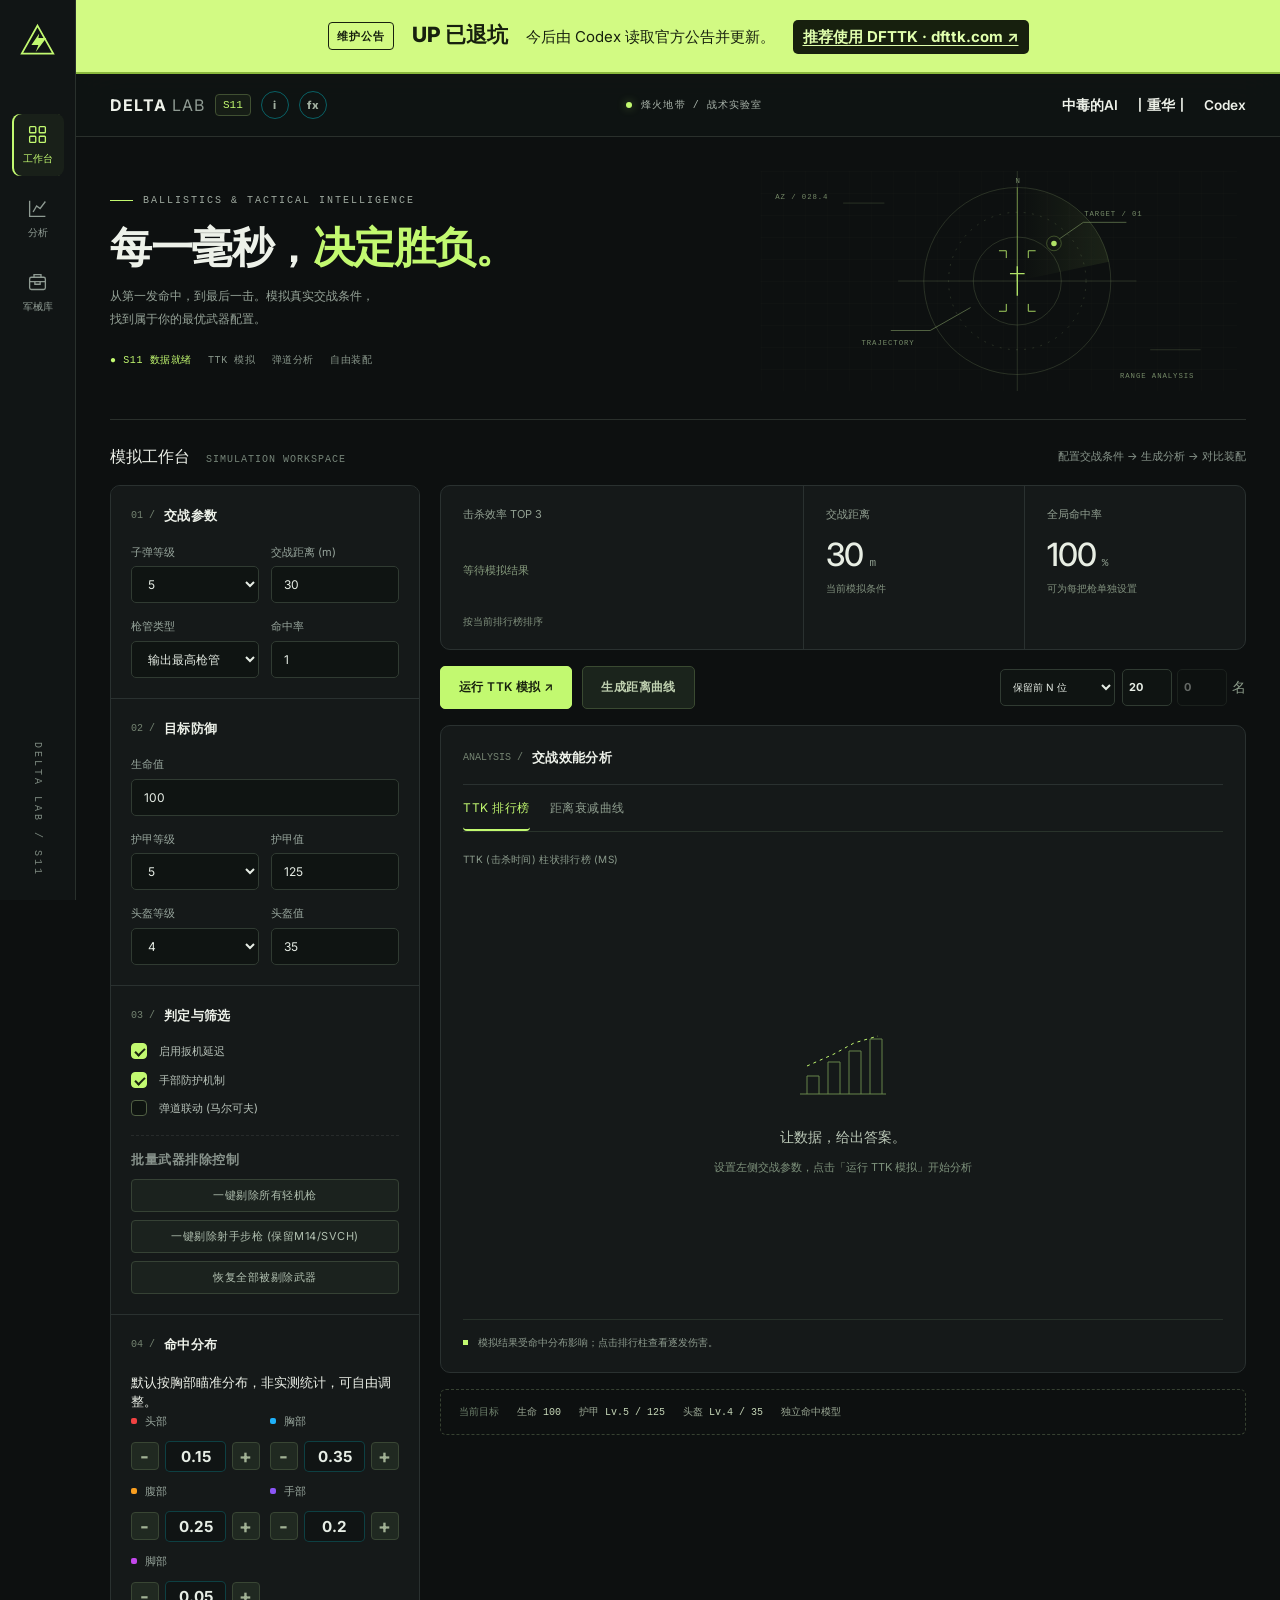
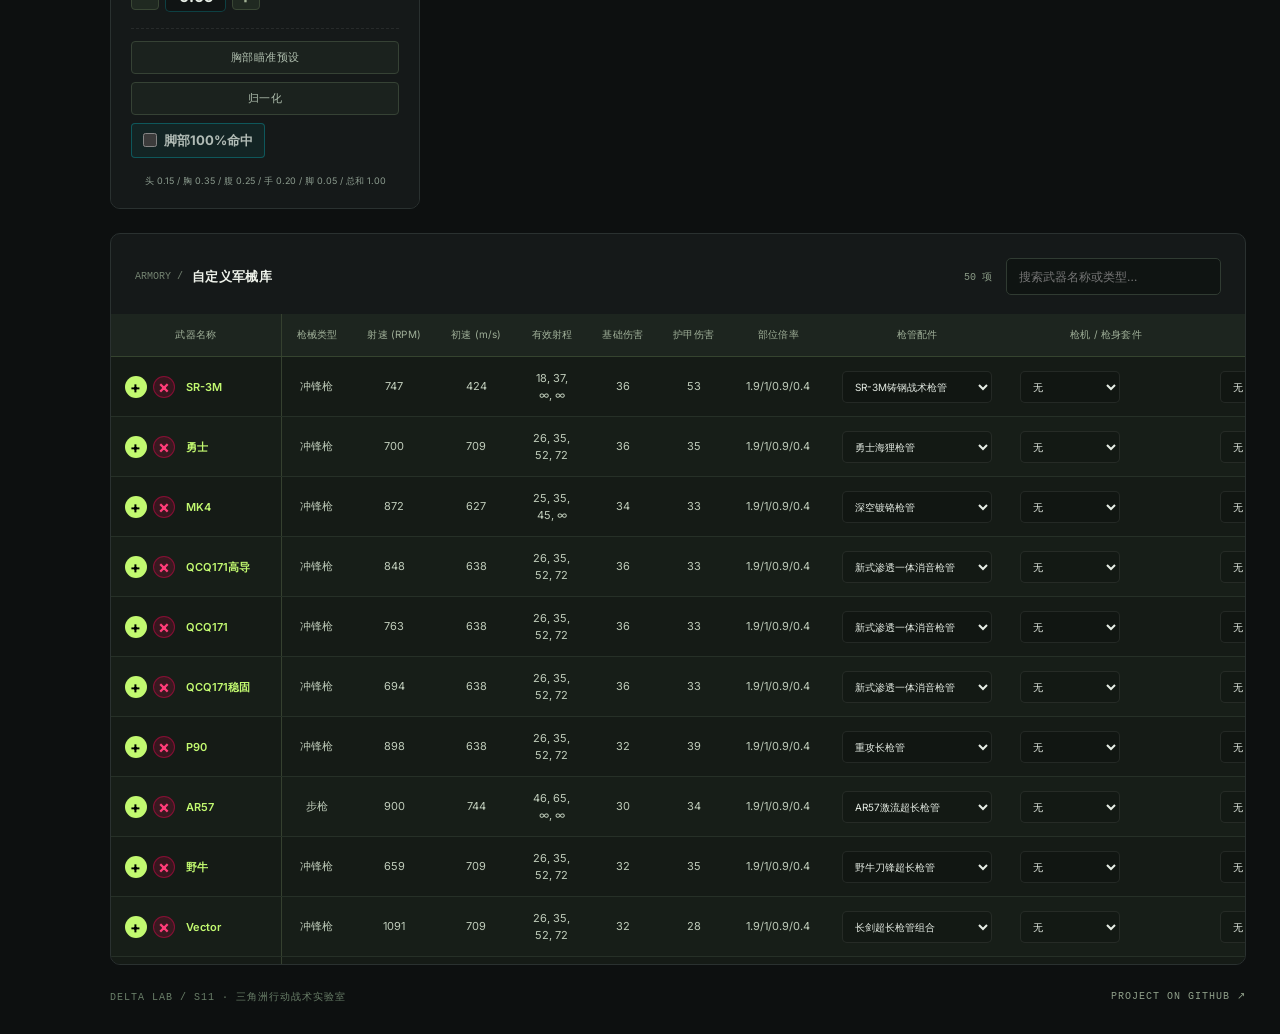
==== commit 009e136c: "Add maintenance notice and DFTTK recommendation; update attribution" ====
--- a/index_optimized.html
+++ b/index_optimized.html
@@ -20,6 +20,10 @@
 </head>
 
 <body>
+  <aside class="maintenance-notice" aria-label="维护公告">
+    <span class="maintenance-notice-tag">维护公告</span>
+    <p><strong>UP 已退坑</strong><span>今后由 Codex 读取官方公告并更新。</span><a href="https://dfttk.com/" target="_blank" rel="noopener noreferrer">推荐使用 DFTTK · dfttk.com ↗</a></p>
+  </aside>
   <nav class="lab-rail" aria-label="工作台导航">
     <svg class="lab-symbol" viewBox="0 0 40 40" fill="none" aria-hidden="true"><path d="M20 3 38 35H2L20 3Z" stroke="currentColor" stroke-width="2"/><path d="m22 12-9 13h8l-3 8 12-16h-9l1-5Z" fill="currentColor"/></svg>
     <a class="rail-link active" href="#workbench" aria-label="模拟工作台"><svg viewBox="0 0 24 24"><rect x="3" y="3" width="7" height="7" rx="1"/><rect x="14" y="3" width="7" height="7" rx="1"/><rect x="3" y="14" width="7" height="7" rx="1"/><rect x="14" y="14" width="7" height="7" rx="1"/></svg><span>工作台</span></a>
@@ -83,15 +87,6 @@
             </svg>
             <span class="author-label">UP主:</span>
             <span class="author-name">丨重华丨</span>
-          </a>
-        </span>
-        <span class="author">
-          <a href="https://space.bilibili.com/75044691?spm_id_from=333.337.0.0" target="_blank" title="访问UP主B站页面">
-            <svg class="author-icon-svg" viewBox="0 0 24 24" width="16" height="16" fill="currentColor">
-              <path d="M17.81 2.2a.75.75 0 0 1 1.02.26l1.56 2.7a.75.75 0 0 1-1.3.75l-1.55-2.69a.75.75 0 0 1 .27-1.02zM6.19 2.2a.75.75 0 0 0-1.02.26L3.61 5.16a.75.75 0 1 0 1.3.75l1.55-2.69a.75.75 0 0 0-.27-1.02zM2 9.75A3.75 3.75 0 0 1 5.75 6h12.5A3.75 3.75 0 0 1 22 9.75v6.5A3.75 3.75 0 0 1 18.25 20H5.75A3.75 3.75 0 0 1 2 16.25v-6.5zm3.75-2.25A2.25 2.25 0 0 0 3.5 9.75v6.5a2.25 2.25 0 0 0 2.25 2.25h12.5a2.25 2.25 0 0 0 2.25-2.25v-6.5a2.25 2.25 0 0 0-2.25-2.25H5.75zm1.5 5.25a1.5 1.5 0 1 1 3 0 1.5 1.5 0 0 1-3 0zm8 0a1.5 1.5 0 1 1 3 0 1.5 1.5 0 0 1-3 0z"/>
-            </svg>
-            <span class="author-label">UP主:</span>
-            <span class="author-name">恐惧可怕</span>
           </a>
         </span>
         <span class="author"><span class="author-name">Codex</span></span>
--- a/ui-lab.css
+++ b/ui-lab.css
@@ -1,4 +1,12 @@
 /* S11 / DELTA LAB — presentation layer; calculation rules live in bundle.js. */
+.maintenance-notice { display: flex; align-items: center; justify-content: center; gap: 18px; padding: 18px 24px; background: #d2fa83; color: #17200e; border-bottom: 2px solid #8ab83d; }
+.maintenance-notice-tag { flex-shrink: 0; padding: 5px 8px; border: 1px solid currentColor; border-radius: 4px; font-size: 11px; font-weight: 700; letter-spacing: 1px; }
+.maintenance-notice p { margin: 0; display: flex; align-items: baseline; flex-wrap: wrap; gap: 6px 18px; font-size: 15px; line-height: 1.6; }
+.maintenance-notice strong { font-size: 21px; font-weight: 800; }
+.maintenance-notice a { display: inline-block; padding: 5px 10px; border-radius: 5px; background: #17200e; color: #e0ffad; font-weight: 700; text-decoration: underline; text-underline-offset: 3px; }
+.maintenance-notice a:hover { background: #2d431b; }
+.maintenance-notice a:focus-visible { outline: 2px solid #17200e; outline-offset: 3px; }
+@media (max-width: 550px) { .maintenance-notice { align-items: flex-start; gap: 12px; padding: 16px; } .maintenance-notice p { display: grid; gap: 3px; font-size: 13px; } .maintenance-notice strong { font-size: 19px; } }
 :root {
   color-scheme: dark;
   --bg-page: #0d1010;
